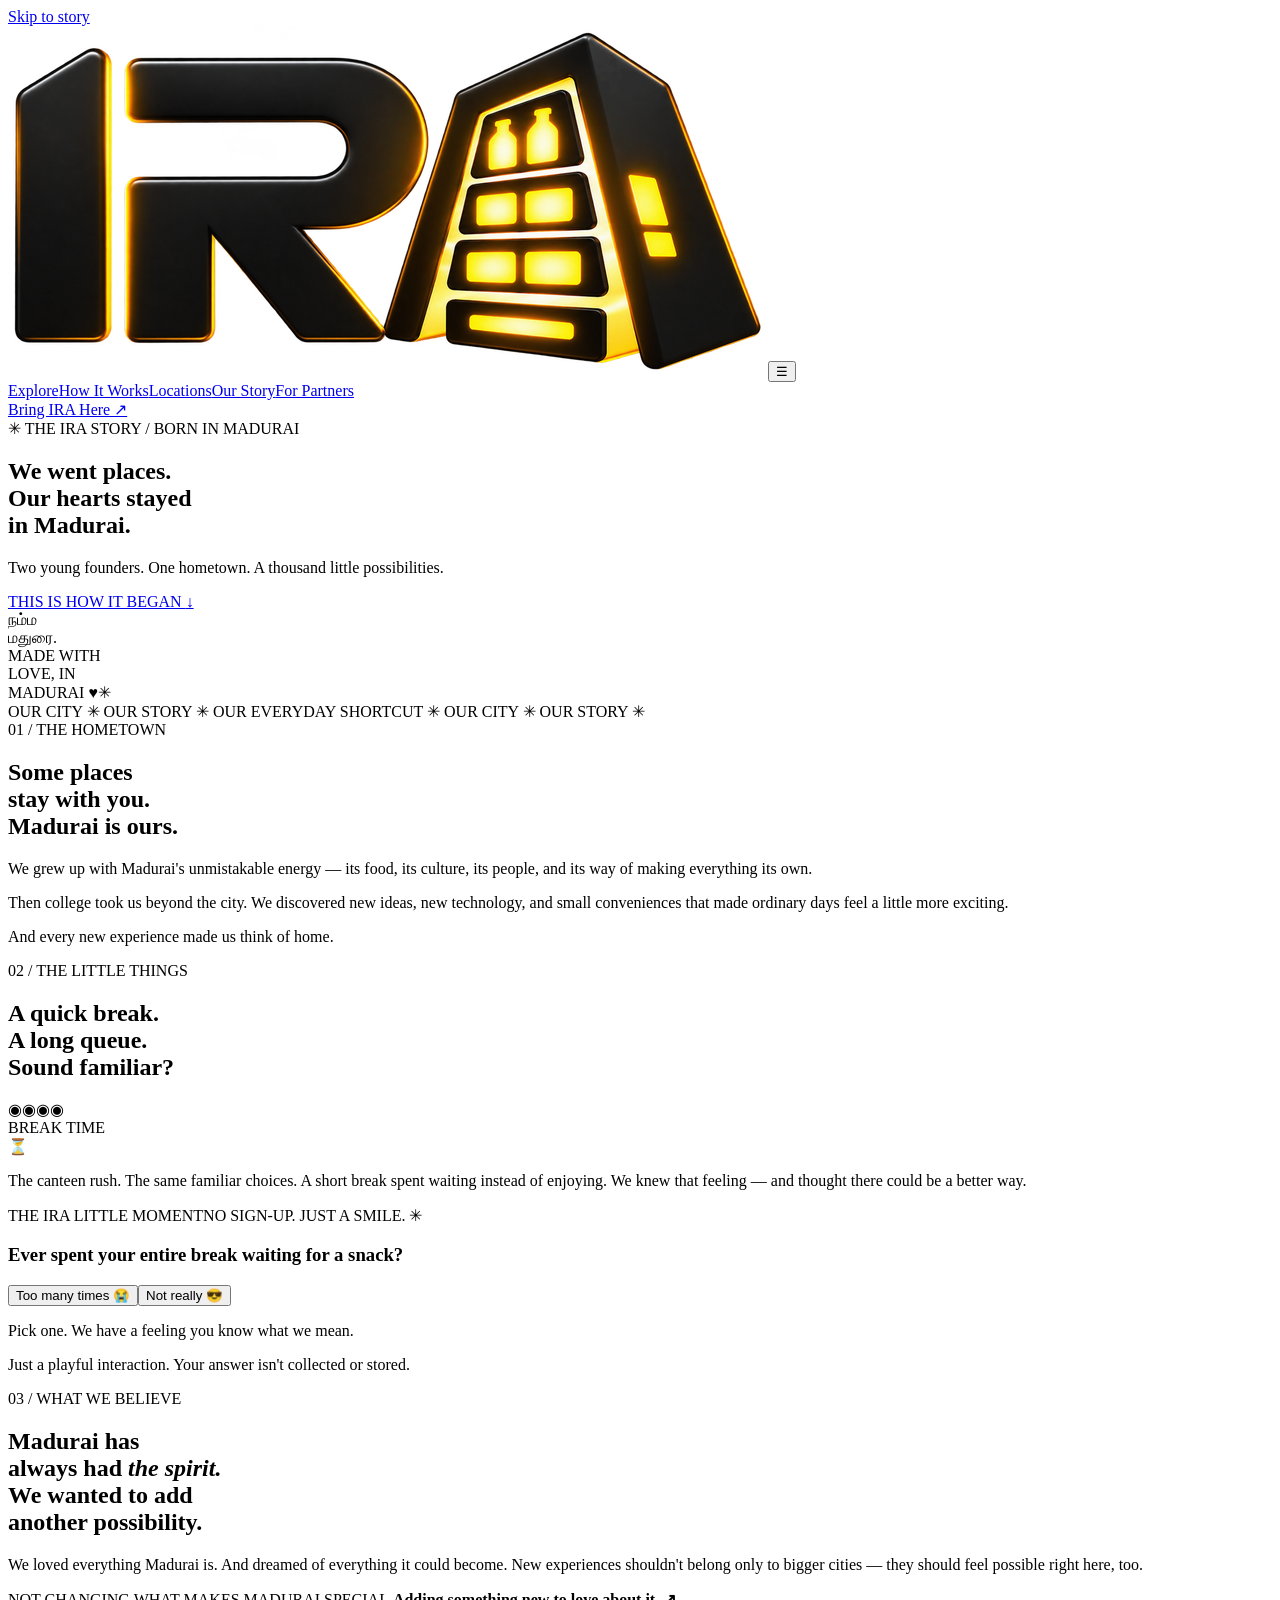
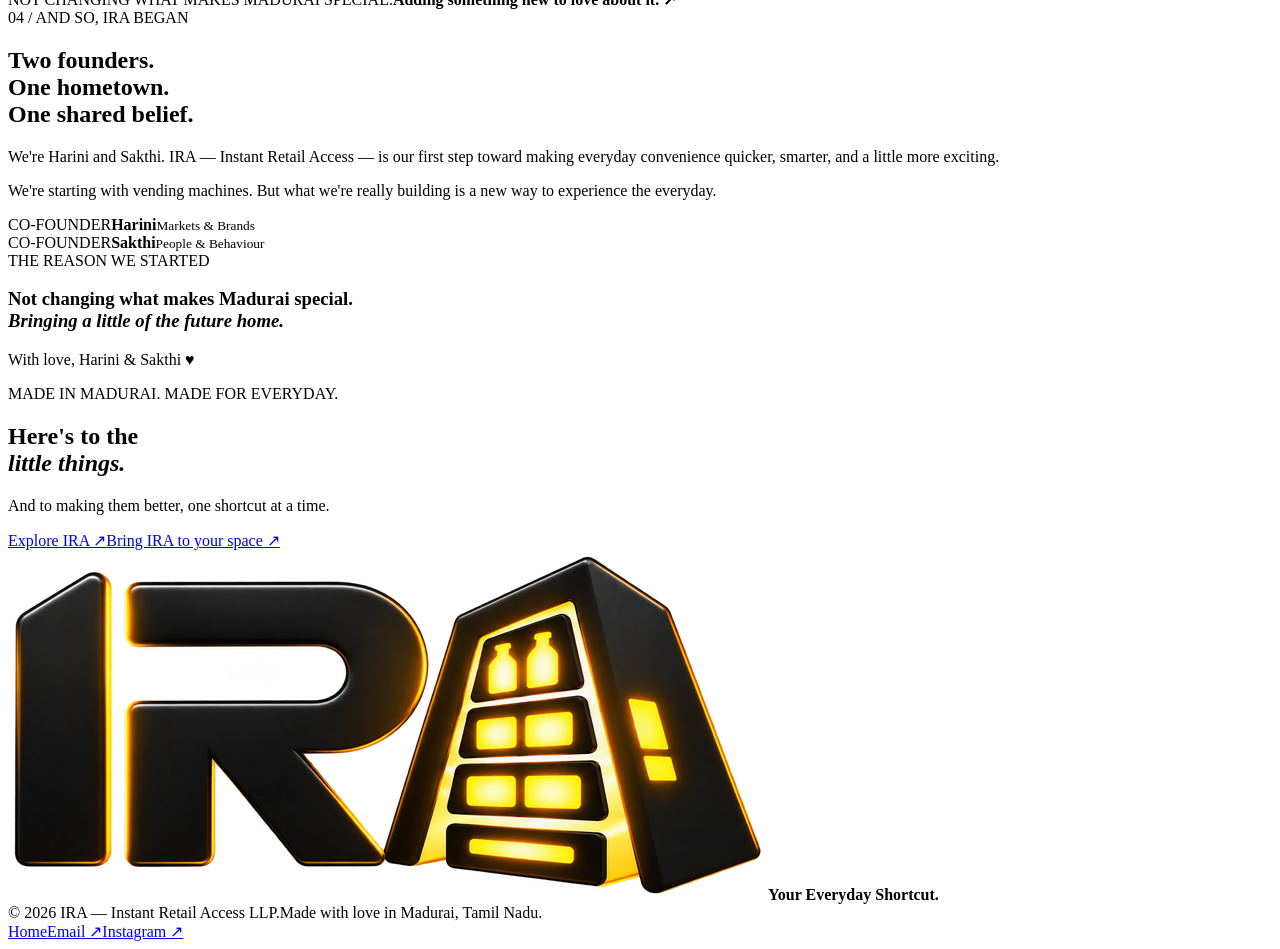
==== about.html @ 0203442b "Add IRA Who We Are page" ====
<!doctype html><html lang="en"><head><meta charset="utf-8"><meta name="viewport" content="width=device-width, initial-scale=1"><meta name="theme-color" content="#121212"><meta name="description" content="Meet Harini and Sakthi, the founders of IRA. Born in Madurai, building everyday convenience for the city they love."><title>Our Story — IRA | Your Everyday Shortcut</title><link rel="icon" href="favicon.ico"><link rel="preconnect" href="https://fonts.googleapis.com"><link rel="preconnect" href="https://fonts.gstatic.com" crossorigin><link href="https://fonts.googleapis.com/css2?family=Inter:wght@400;500;600;700&family=Sora:wght@400;500;600;700;800&display=swap" rel="stylesheet"><link rel="stylesheet" href="about.css"></head><body>
<a class="skip" href="#main">Skip to story</a>
<header class="about-header"><nav class="about-nav" aria-label="Main navigation"><a class="about-brand" href="index.html#home" aria-label="IRA home"><img src="assets/ira-simple-transparent.png" alt="IRA"></a><button class="about-menu" type="button" aria-label="Toggle navigation" aria-controls="aboutNavLinks" aria-expanded="false">☰</button><div class="about-nav-links" id="aboutNavLinks"><a href="index.html#moments">Explore</a><a href="index.html#how">How It Works</a><a href="index.html#locations">Locations</a><a href="about.html" aria-current="page">Our Story</a><a href="partner.html#partner-experience">For Partners</a></div><a class="about-nav-cta" href="partner.html#partner">Bring IRA Here ↗</a></nav></header>
<main id="main">
<section class="about-hero" aria-labelledby="about-hero-title"><div class="about-container about-hero-inner"><div class="about-hero-copy"><div class="about-kicker"><span class="kicker-star">✳</span> THE IRA STORY <span class="kicker-sep">/</span> BORN IN MADURAI</div><h1 id="about-hero-title">We went places.<br><span>Our hearts stayed<br>in Madurai.</span></h1><p>Two young founders. One hometown. A thousand little possibilities.</p><a class="about-scroll-link" href="#homegrown">THIS IS HOW IT BEGAN <span aria-hidden="true">↓</span></a></div><div class="about-hero-art" aria-hidden="true"><div class="hero-orbit orbit-one"></div><div class="hero-orbit orbit-two"></div><div class="hero-art-word">நம்ம<br>மதுரை.</div><span class="hero-art-stamp">MADE WITH<br>LOVE, IN<br>MADURAI ♥</span><span class="hero-art-spark">✳</span></div></div><div class="about-ticker" aria-hidden="true"><div>OUR CITY <span>✳</span> OUR STORY <span>✳</span> OUR EVERYDAY SHORTCUT <span>✳</span> OUR CITY <span>✳</span> OUR STORY <span>✳</span></div></div></section>
<section class="about-chapter about-homegrown" id="homegrown" aria-labelledby="homegrown-title"><div class="about-container about-chapter-grid"><div><div class="about-label">01 / THE HOMETOWN</div><h2 id="homegrown-title">Some places<br>stay with you.<br><span>Madurai is ours.</span></h2></div><div class="about-chapter-body"><p>We grew up with Madurai's unmistakable energy — its food, its culture, its people, and its way of making everything its own.</p><p>Then college took us beyond the city. We discovered new ideas, new technology, and small conveniences that made ordinary days feel a little more exciting.</p><p class="about-emphasis">And every new experience made us think of home.</p></div></div></section>
<section class="about-spark" id="the-spark" aria-labelledby="spark-title"><div class="about-container"><div class="about-label">02 / THE LITTLE THINGS</div><div class="spark-heading"><h2 id="spark-title">A quick break.<br>A long queue.<br><span>Sound familiar?</span></h2><div class="spark-illustration" aria-hidden="true"><div class="queue-doodle"><span>◉</span><span>◉</span><span>◉</span><span>◉</span></div><div class="queue-sign">BREAK TIME<br>⏳</div></div></div><p class="spark-copy">The canteen rush. The same familiar choices. A short break spent waiting instead of enjoying. We knew that feeling — and thought there could be a better way.</p>
<div class="ira-poll" aria-labelledby="poll-question"><div class="poll-top"><span>THE IRA LITTLE MOMENT</span><span>NO SIGN-UP. JUST A SMILE. ✳</span></div><h3 id="poll-question">Ever spent your entire break waiting for a snack?</h3><div class="poll-buttons"><button type="button" data-answer="yes" aria-pressed="false">Too many times 😭</button><button type="button" data-answer="no" aria-pressed="false">Not really 😎</button></div><p class="poll-response" id="pollResponse" aria-live="polite">Pick one. We have a feeling you know what we mean.</p><p class="poll-note">Just a playful interaction. Your answer isn't collected or stored.</p></div></div></section>
<section class="about-belief" id="our-belief" aria-labelledby="belief-title"><div class="about-container belief-inner"><div class="about-label">03 / WHAT WE BELIEVE</div><h2 id="belief-title">Madurai has<br>always had <em>the spirit.</em><br>We wanted to add<br><span>another possibility.</span></h2><p>We loved everything Madurai is. And dreamed of everything it could become. New experiences shouldn't belong only to bigger cities — they should feel possible right here, too.</p><div class="belief-footnote"><span>NOT CHANGING WHAT MAKES MADURAI SPECIAL.</span><strong>Adding something new to love about it. ↗</strong></div></div></section>
<section class="about-beginning" id="the-beginning" aria-labelledby="beginning-title"><div class="about-container"><div class="about-label">04 / AND SO, IRA BEGAN</div><h2 id="beginning-title">Two founders.<br>One hometown.<br><span>One shared belief.</span></h2><div class="beginning-grid"><div><p>We're Harini and Sakthi. IRA — Instant Retail Access — is our first step toward making everyday convenience quicker, smarter, and a little more exciting.</p><p>We're starting with vending machines. But what we're really building is a new way to experience the everyday.</p></div><div class="founder-tiles"><article><span>CO-FOUNDER</span><strong>Harini</strong><small>Markets &amp; Brands</small></article><article><span>CO-FOUNDER</span><strong>Sakthi</strong><small>People &amp; Behaviour</small></article></div></div><div class="about-closer"><span>THE REASON WE STARTED</span><h3>Not changing what makes Madurai special.<br><em>Bringing a little of the future home.</em></h3><p>With love, Harini &amp; Sakthi <span aria-hidden="true">♥</span></p></div></div></section>
<section class="about-end" aria-labelledby="end-title"><div class="about-container end-inner"><span>MADE IN MADURAI. MADE FOR EVERYDAY.</span><h2 id="end-title">Here's to the<br><em>little things.</em></h2><p>And to making them better, one shortcut at a time.</p><div class="end-actions"><a href="index.html#moments">Explore IRA ↗</a><a href="partner.html#partner">Bring IRA to your space ↗</a></div><div class="end-brand"><img src="assets/ira-simple-transparent.png" alt="IRA"><strong>Your Everyday Shortcut.</strong></div></div></section>
</main><footer class="about-footer"><div class="about-container"><div><span>© 2026 IRA — Instant Retail Access LLP.</span><span>Made with love in Madurai, Tamil Nadu.</span></div><div><a href="index.html">Home</a><a href="mailto:connect@iraretreats.com">Email ↗</a><a href="https://www.instagram.com/ira.vend/" target="_blank" rel="noopener">Instagram ↗</a></div></div></footer><script src="about.js" defer></script></body></html>
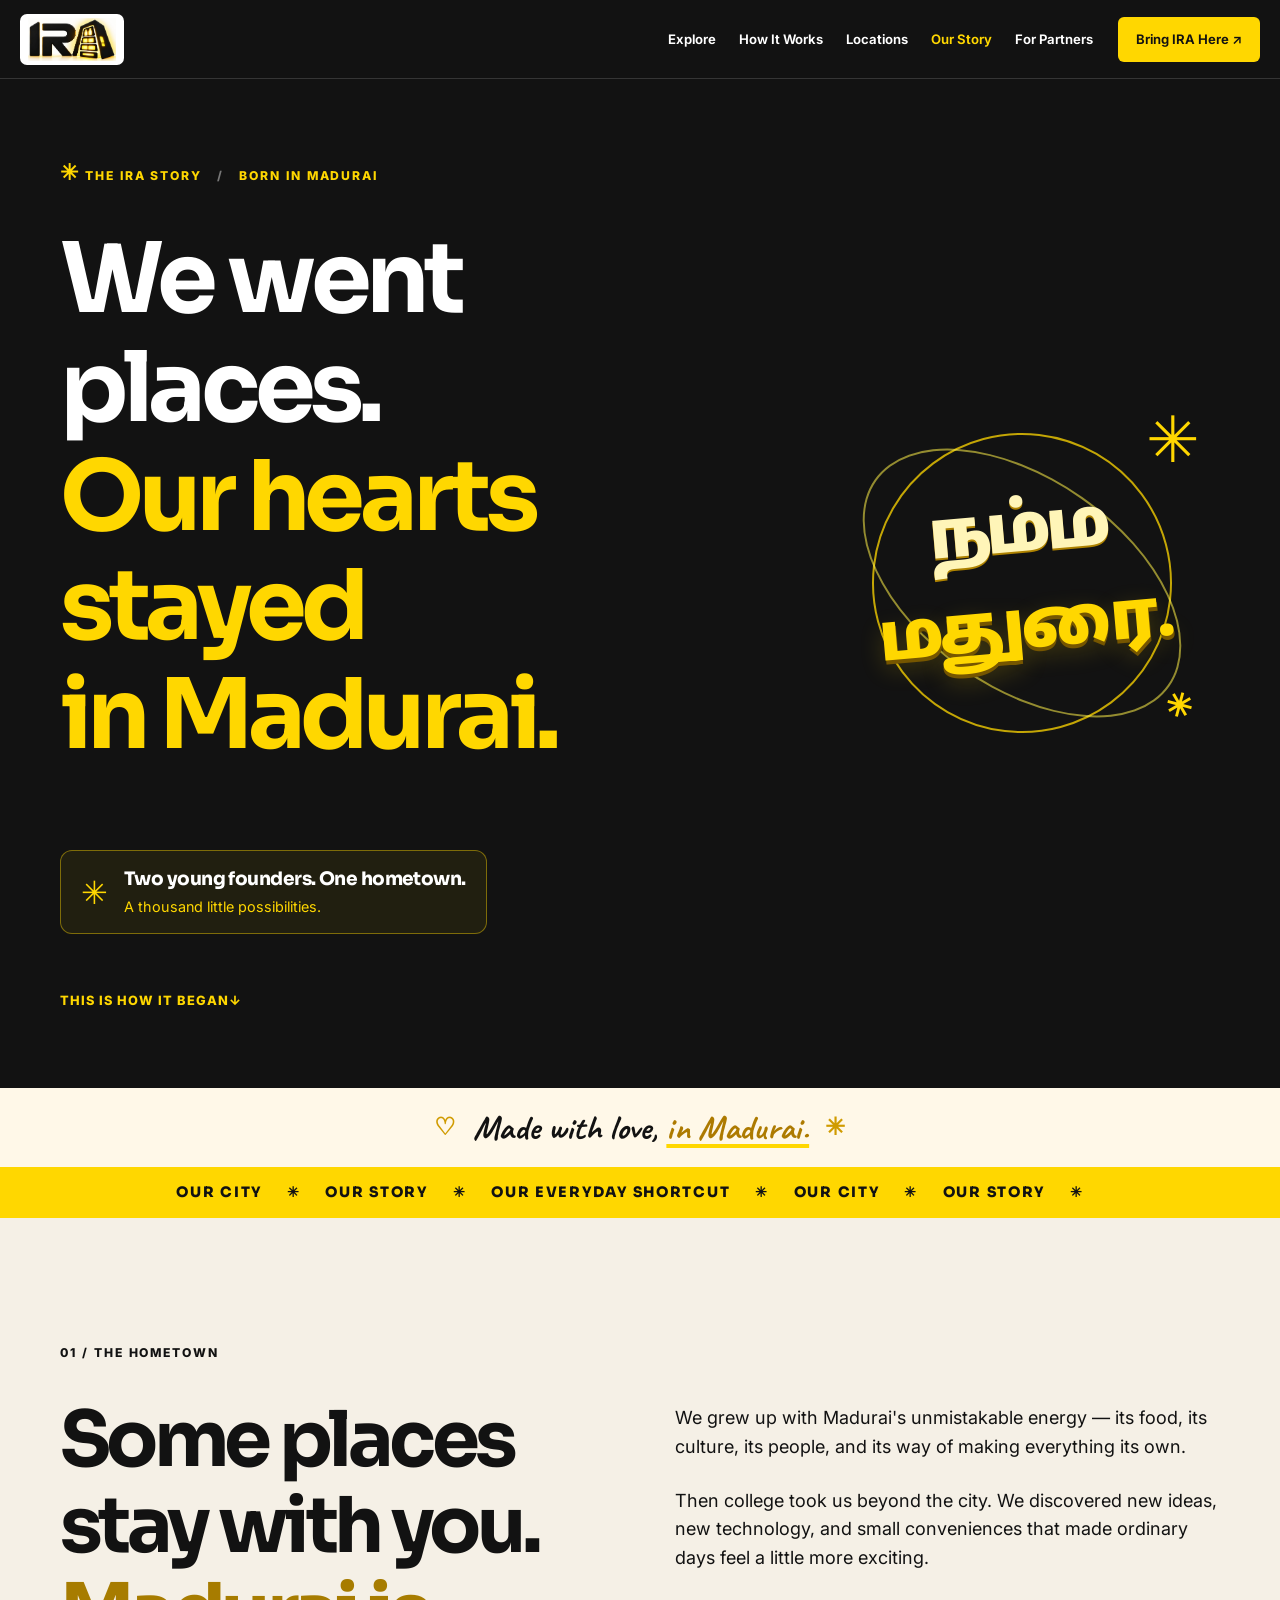
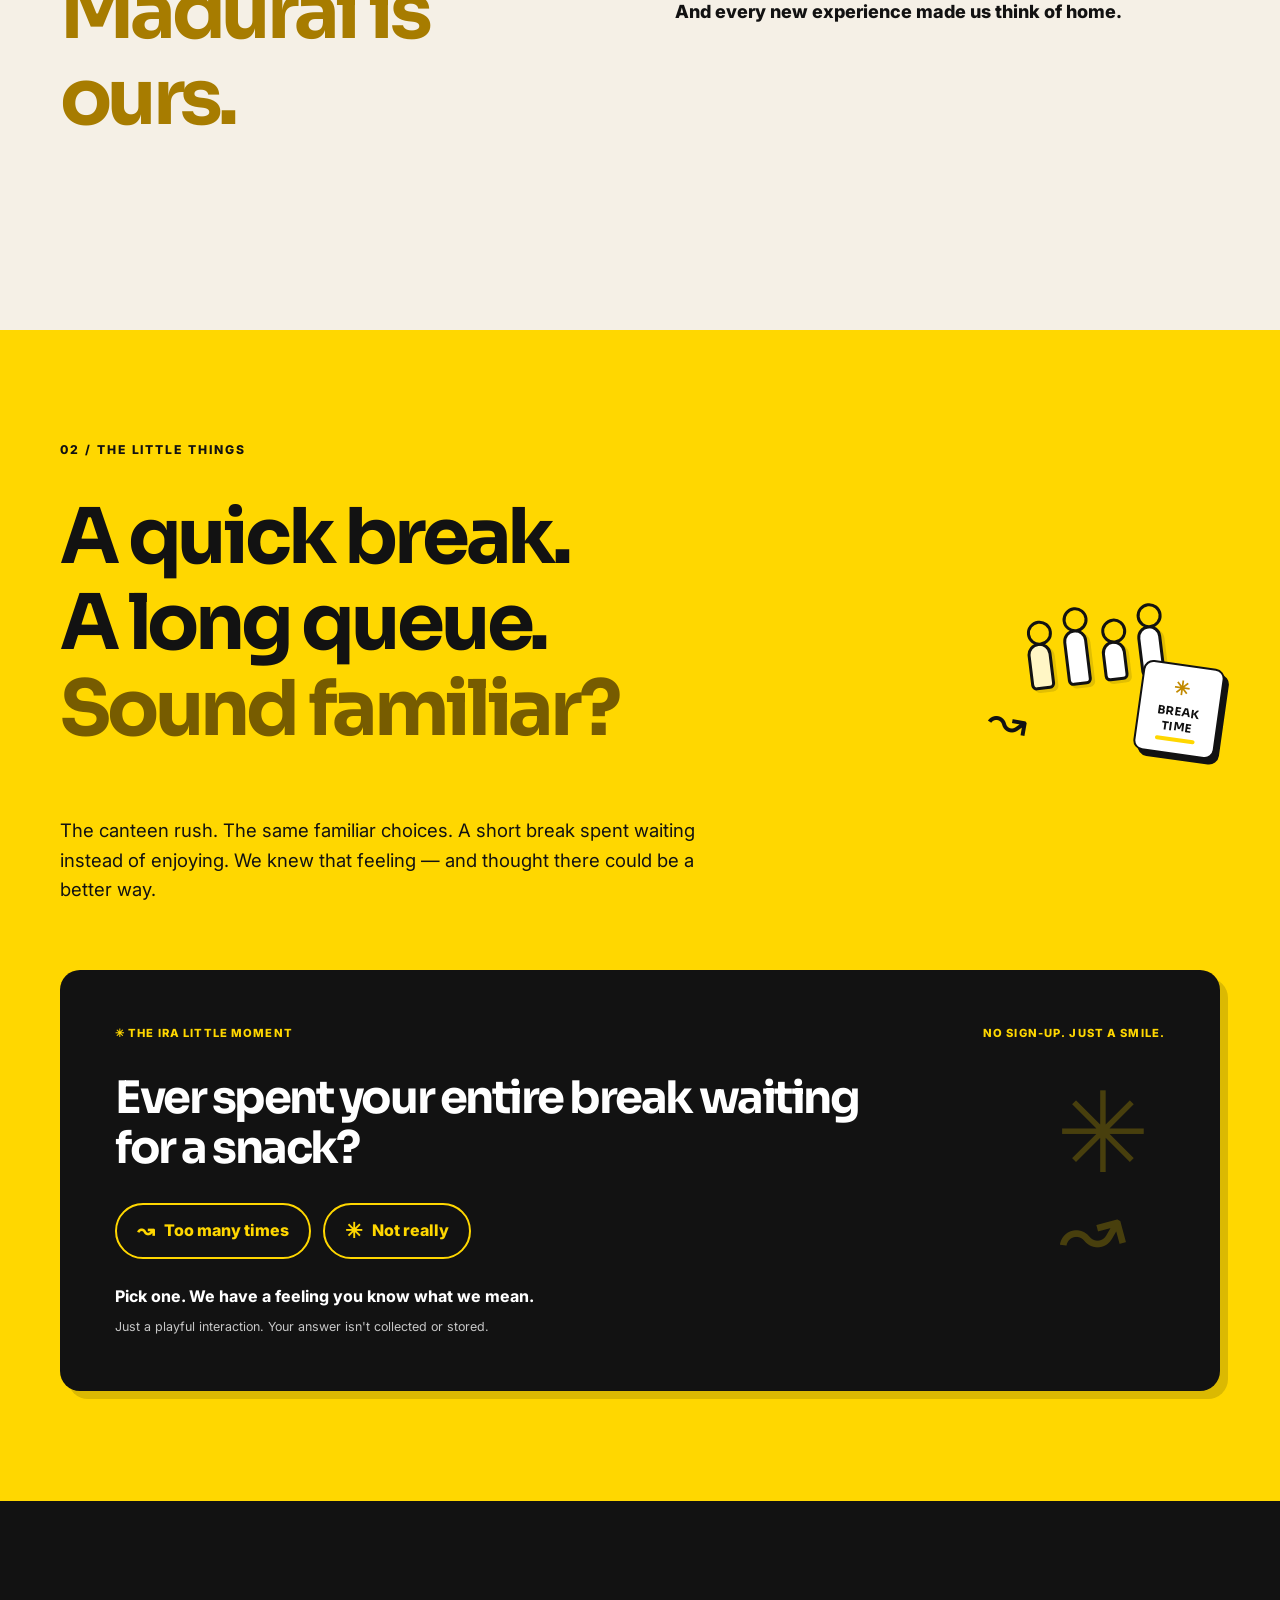
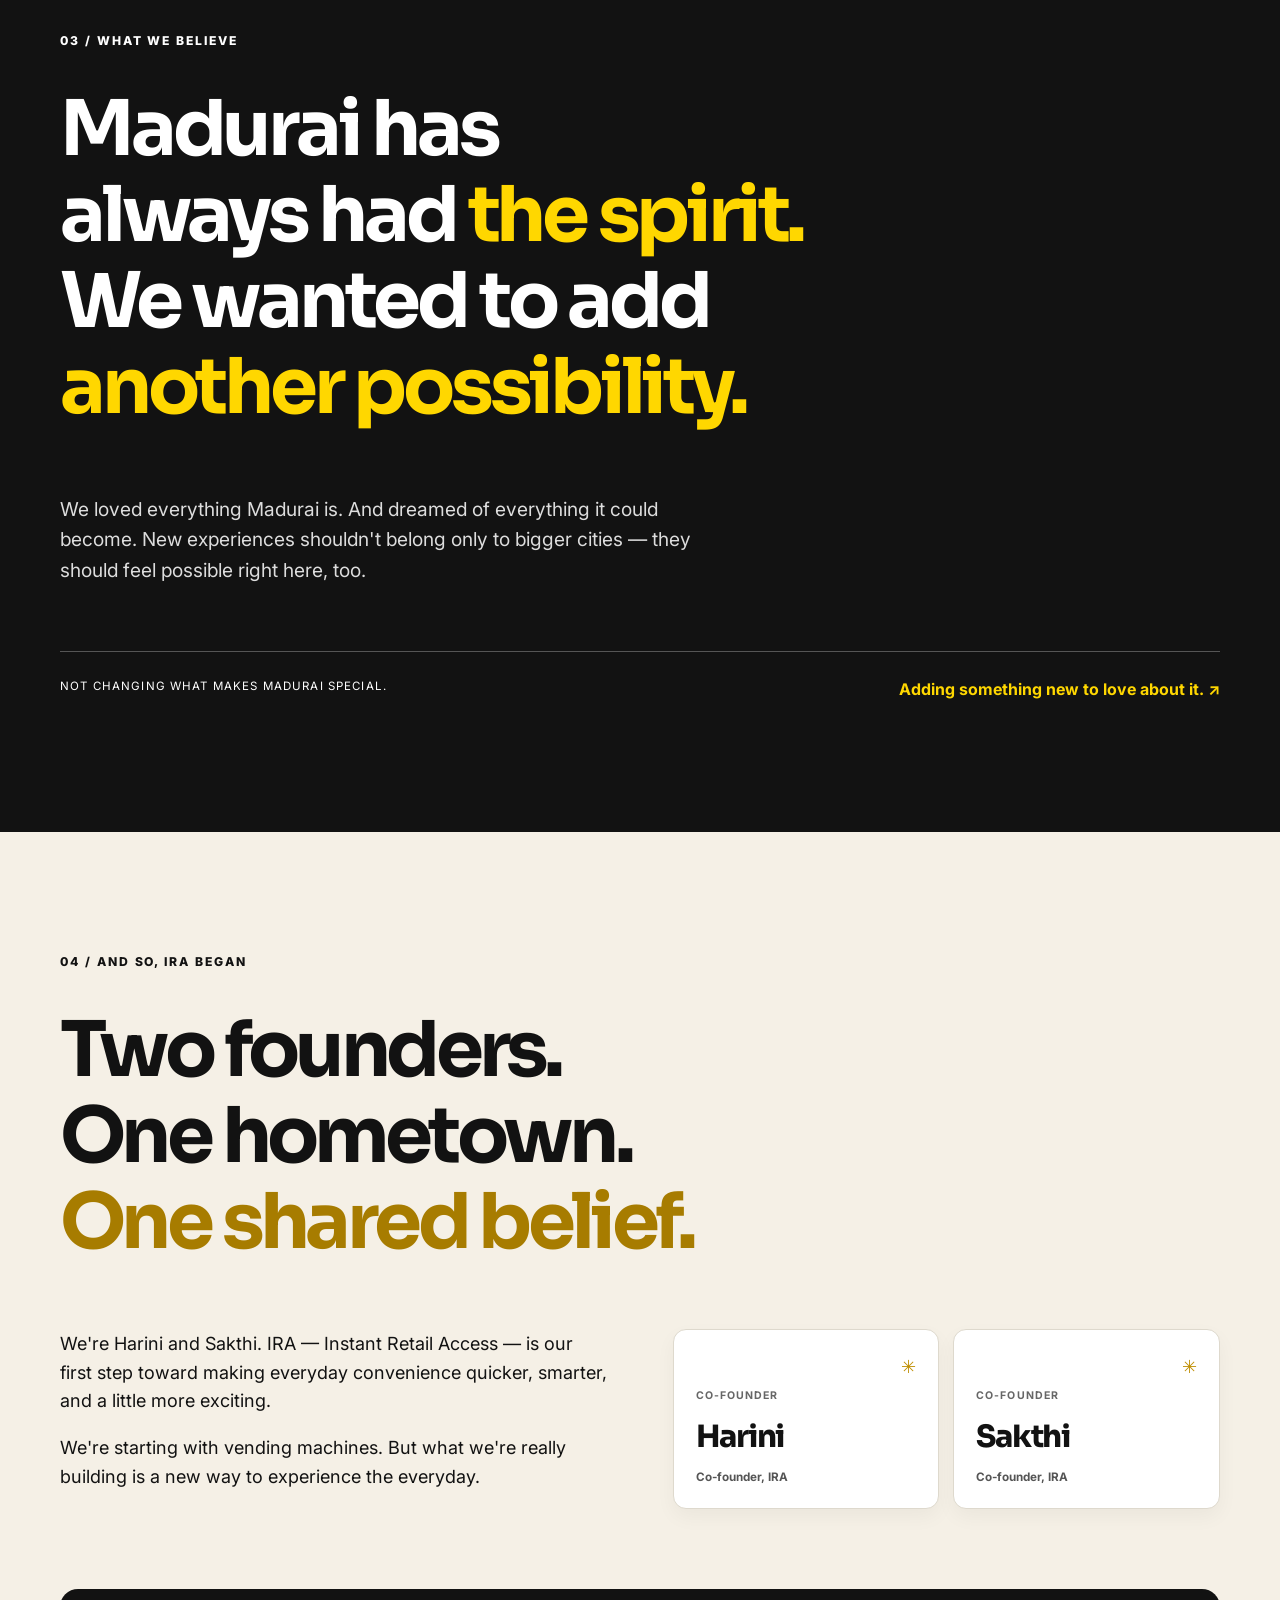
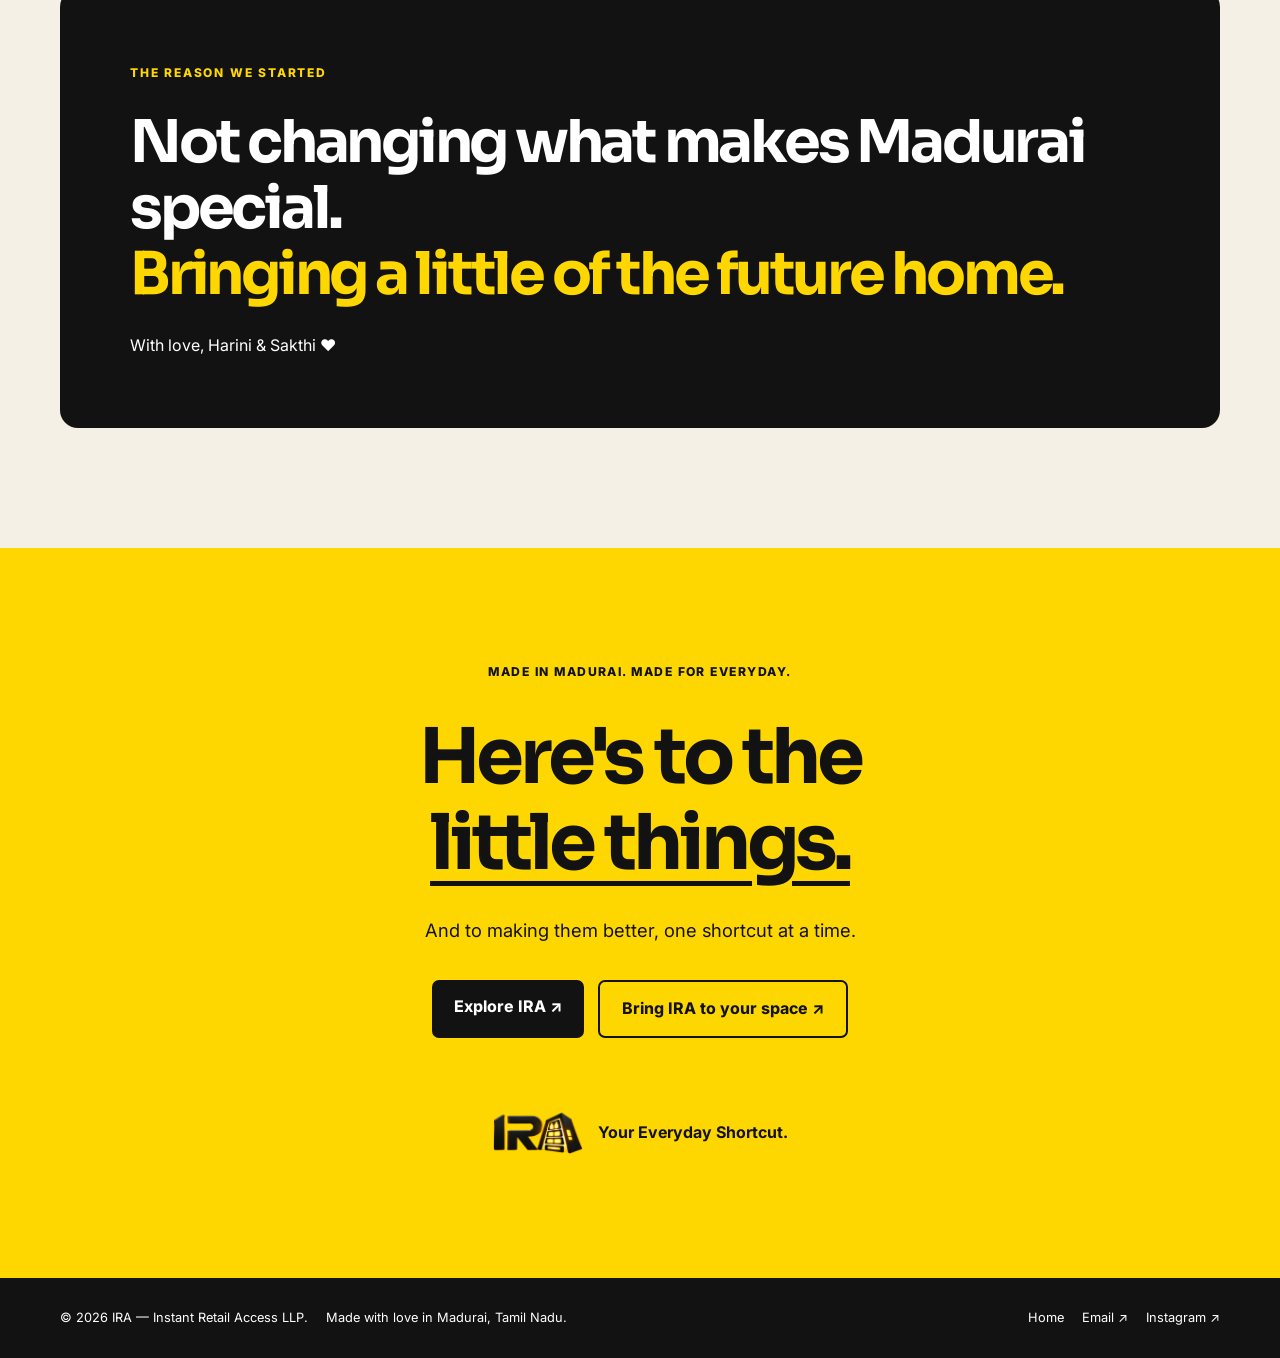
==== commit 1e13a0bc: "Update IRA About page V3 design" ====
--- a/about.html
+++ b/about.html
@@ -1,12 +1,12 @@
-<!doctype html><html lang="en"><head><meta charset="utf-8"><meta name="viewport" content="width=device-width, initial-scale=1"><meta name="theme-color" content="#121212"><meta name="description" content="Meet Harini and Sakthi, the founders of IRA. Born in Madurai, building everyday convenience for the city they love."><title>Our Story — IRA | Your Everyday Shortcut</title><link rel="icon" href="favicon.ico"><link rel="preconnect" href="https://fonts.googleapis.com"><link rel="preconnect" href="https://fonts.gstatic.com" crossorigin><link href="https://fonts.googleapis.com/css2?family=Inter:wght@400;500;600;700&family=Sora:wght@400;500;600;700;800&display=swap" rel="stylesheet"><link rel="stylesheet" href="about.css"></head><body>
+<!doctype html><html lang="en"><head><meta charset="utf-8"><meta name="viewport" content="width=device-width, initial-scale=1"><meta name="theme-color" content="#121212"><meta name="description" content="Meet Harini and Sakthi, the founders of IRA. Born in Madurai, building everyday convenience for the city they love."><title>Our Story — IRA | Your Everyday Shortcut</title><link rel="icon" href="favicon.ico"><link rel="preconnect" href="https://fonts.googleapis.com"><link rel="preconnect" href="https://fonts.gstatic.com" crossorigin><link href="https://fonts.googleapis.com/css2?family=Caveat:wght@600;700&family=Inter:wght@400;500;600;700&family=Noto+Sans+Tamil:wght@700;800;900&family=Sora:wght@400;500;600;700;800&display=swap" rel="stylesheet"><link rel="stylesheet" href="about.css"><link rel="stylesheet" href="about-refinements.css"></head><body>
 <a class="skip" href="#main">Skip to story</a>
-<header class="about-header"><nav class="about-nav" aria-label="Main navigation"><a class="about-brand" href="index.html#home" aria-label="IRA home"><img src="assets/ira-simple-transparent.png" alt="IRA"></a><button class="about-menu" type="button" aria-label="Toggle navigation" aria-controls="aboutNavLinks" aria-expanded="false">☰</button><div class="about-nav-links" id="aboutNavLinks"><a href="index.html#moments">Explore</a><a href="index.html#how">How It Works</a><a href="index.html#locations">Locations</a><a href="about.html" aria-current="page">Our Story</a><a href="partner.html#partner-experience">For Partners</a></div><a class="about-nav-cta" href="partner.html#partner">Bring IRA Here ↗</a></nav></header>
+<header class="about-header"><nav class="about-nav" aria-label="Main navigation"><a class="about-brand" href="index.html#home" aria-label="IRA home"><img src="assets/ira-header-logo.jpg" alt="IRA"></a><button class="about-menu" type="button" aria-label="Toggle navigation" aria-controls="aboutNavLinks" aria-expanded="false">☰</button><div class="about-nav-links" id="aboutNavLinks"><a href="index.html#moments">Explore</a><a href="index.html#how">How It Works</a><a href="index.html#locations">Locations</a><a href="about.html" aria-current="page">Our Story</a><a href="partner.html#partner-experience">For Partners</a></div><a class="about-nav-cta" href="partner.html#partner">Bring IRA Here ↗</a></nav></header>
 <main id="main">
-<section class="about-hero" aria-labelledby="about-hero-title"><div class="about-container about-hero-inner"><div class="about-hero-copy"><div class="about-kicker"><span class="kicker-star">✳</span> THE IRA STORY <span class="kicker-sep">/</span> BORN IN MADURAI</div><h1 id="about-hero-title">We went places.<br><span>Our hearts stayed<br>in Madurai.</span></h1><p>Two young founders. One hometown. A thousand little possibilities.</p><a class="about-scroll-link" href="#homegrown">THIS IS HOW IT BEGAN <span aria-hidden="true">↓</span></a></div><div class="about-hero-art" aria-hidden="true"><div class="hero-orbit orbit-one"></div><div class="hero-orbit orbit-two"></div><div class="hero-art-word">நம்ம<br>மதுரை.</div><span class="hero-art-stamp">MADE WITH<br>LOVE, IN<br>MADURAI ♥</span><span class="hero-art-spark">✳</span></div></div><div class="about-ticker" aria-hidden="true"><div>OUR CITY <span>✳</span> OUR STORY <span>✳</span> OUR EVERYDAY SHORTCUT <span>✳</span> OUR CITY <span>✳</span> OUR STORY <span>✳</span></div></div></section>
+<section class="about-hero" aria-labelledby="about-hero-title"><div class="about-container about-hero-inner"><div class="about-hero-copy"><div class="about-kicker"><span class="kicker-star">✳</span> THE IRA STORY <span class="kicker-sep">/</span> BORN IN MADURAI</div><h1 id="about-hero-title">We went places.<br><span>Our hearts stayed<br>in Madurai.</span></h1><p class="hero-founder-line"><span class="founder-line-icon" aria-hidden="true">✳</span><span><strong>Two young founders. One hometown.</strong><small>A thousand little possibilities.</small></span></p><a class="about-scroll-link" href="#homegrown">THIS IS HOW IT BEGAN <span aria-hidden="true">↓</span></a></div><div class="about-hero-art" aria-hidden="true"><div class="hero-orbit orbit-one"></div><div class="hero-orbit orbit-two"></div><div class="hero-art-word" lang="ta"><span>நம்ம</span><span>மதுரை.</span></div><span class="hero-art-stamp" aria-hidden="true">✳</span><span class="hero-art-spark">✳</span></div></div><div class="made-love-ribbon"><span class="love-doodle" aria-hidden="true">♡</span><span>Made with love, <em>in Madurai.</em></span><span class="love-doodle" aria-hidden="true">✳</span></div><div class="about-ticker" aria-hidden="true"><div>OUR CITY <span>✳</span> OUR STORY <span>✳</span> OUR EVERYDAY SHORTCUT <span>✳</span> OUR CITY <span>✳</span> OUR STORY <span>✳</span></div></div></section>
 <section class="about-chapter about-homegrown" id="homegrown" aria-labelledby="homegrown-title"><div class="about-container about-chapter-grid"><div><div class="about-label">01 / THE HOMETOWN</div><h2 id="homegrown-title">Some places<br>stay with you.<br><span>Madurai is ours.</span></h2></div><div class="about-chapter-body"><p>We grew up with Madurai's unmistakable energy — its food, its culture, its people, and its way of making everything its own.</p><p>Then college took us beyond the city. We discovered new ideas, new technology, and small conveniences that made ordinary days feel a little more exciting.</p><p class="about-emphasis">And every new experience made us think of home.</p></div></div></section>
-<section class="about-spark" id="the-spark" aria-labelledby="spark-title"><div class="about-container"><div class="about-label">02 / THE LITTLE THINGS</div><div class="spark-heading"><h2 id="spark-title">A quick break.<br>A long queue.<br><span>Sound familiar?</span></h2><div class="spark-illustration" aria-hidden="true"><div class="queue-doodle"><span>◉</span><span>◉</span><span>◉</span><span>◉</span></div><div class="queue-sign">BREAK TIME<br>⏳</div></div></div><p class="spark-copy">The canteen rush. The same familiar choices. A short break spent waiting instead of enjoying. We knew that feeling — and thought there could be a better way.</p>
-<div class="ira-poll" aria-labelledby="poll-question"><div class="poll-top"><span>THE IRA LITTLE MOMENT</span><span>NO SIGN-UP. JUST A SMILE. ✳</span></div><h3 id="poll-question">Ever spent your entire break waiting for a snack?</h3><div class="poll-buttons"><button type="button" data-answer="yes" aria-pressed="false">Too many times 😭</button><button type="button" data-answer="no" aria-pressed="false">Not really 😎</button></div><p class="poll-response" id="pollResponse" aria-live="polite">Pick one. We have a feeling you know what we mean.</p><p class="poll-note">Just a playful interaction. Your answer isn't collected or stored.</p></div></div></section>
+<section class="about-spark" id="the-spark" aria-labelledby="spark-title"><div class="about-container"><div class="about-label">02 / THE LITTLE THINGS</div><div class="spark-heading"><h2 id="spark-title">A quick break.<br>A long queue.<br><span>Sound familiar?</span></h2><div class="spark-illustration" aria-hidden="true"><div class="queue-doodle" aria-hidden="true"><span class="queue-person"></span><span class="queue-person"></span><span class="queue-person"></span><span class="queue-person"></span></div><div class="queue-sign"><span class="queue-sign-spark">✳</span><strong>BREAK<br>TIME</strong><span class="queue-sign-line"></span></div><span class="queue-swoosh" aria-hidden="true">↝</span></div></div><p class="spark-copy">The canteen rush. The same familiar choices. A short break spent waiting instead of enjoying. We knew that feeling — and thought there could be a better way.</p>
+<div class="ira-poll" aria-labelledby="poll-question"><div class="poll-top"><span>✳ THE IRA LITTLE MOMENT</span><span>NO SIGN-UP. JUST A SMILE.</span></div><div class="poll-doodle" aria-hidden="true"><span class="poll-star">✳</span><span class="poll-swirl">↝</span></div><h3 id="poll-question">Ever spent your entire break waiting for a snack?</h3><div class="poll-buttons"><button type="button" data-answer="yes" aria-pressed="false"><span class="button-doodle" aria-hidden="true">↝</span> Too many times</button><button type="button" data-answer="no" aria-pressed="false"><span class="button-doodle" aria-hidden="true">✳</span> Not really</button></div><p class="poll-response" id="pollResponse" aria-live="polite">Pick one. We have a feeling you know what we mean.</p><p class="poll-note">Just a playful interaction. Your answer isn't collected or stored.</p></div></div></section>
 <section class="about-belief" id="our-belief" aria-labelledby="belief-title"><div class="about-container belief-inner"><div class="about-label">03 / WHAT WE BELIEVE</div><h2 id="belief-title">Madurai has<br>always had <em>the spirit.</em><br>We wanted to add<br><span>another possibility.</span></h2><p>We loved everything Madurai is. And dreamed of everything it could become. New experiences shouldn't belong only to bigger cities — they should feel possible right here, too.</p><div class="belief-footnote"><span>NOT CHANGING WHAT MAKES MADURAI SPECIAL.</span><strong>Adding something new to love about it. ↗</strong></div></div></section>
-<section class="about-beginning" id="the-beginning" aria-labelledby="beginning-title"><div class="about-container"><div class="about-label">04 / AND SO, IRA BEGAN</div><h2 id="beginning-title">Two founders.<br>One hometown.<br><span>One shared belief.</span></h2><div class="beginning-grid"><div><p>We're Harini and Sakthi. IRA — Instant Retail Access — is our first step toward making everyday convenience quicker, smarter, and a little more exciting.</p><p>We're starting with vending machines. But what we're really building is a new way to experience the everyday.</p></div><div class="founder-tiles"><article><span>CO-FOUNDER</span><strong>Harini</strong><small>Markets &amp; Brands</small></article><article><span>CO-FOUNDER</span><strong>Sakthi</strong><small>People &amp; Behaviour</small></article></div></div><div class="about-closer"><span>THE REASON WE STARTED</span><h3>Not changing what makes Madurai special.<br><em>Bringing a little of the future home.</em></h3><p>With love, Harini &amp; Sakthi <span aria-hidden="true">♥</span></p></div></div></section>
+<section class="about-beginning" id="the-beginning" aria-labelledby="beginning-title"><div class="about-container"><div class="about-label">04 / AND SO, IRA BEGAN</div><h2 id="beginning-title">Two founders.<br>One hometown.<br><span>One shared belief.</span></h2><div class="beginning-grid"><div><p>We're Harini and Sakthi. IRA — Instant Retail Access — is our first step toward making everyday convenience quicker, smarter, and a little more exciting.</p><p>We're starting with vending machines. But what we're really building is a new way to experience the everyday.</p></div><div class="founder-tiles"><article><span>CO-FOUNDER</span><strong>Harini</strong><small>Co-founder, IRA</small></article><article><span>CO-FOUNDER</span><strong>Sakthi</strong><small>Co-founder, IRA</small></article></div></div><div class="about-closer"><span>THE REASON WE STARTED</span><h3>Not changing what makes Madurai special.<br><em>Bringing a little of the future home.</em></h3><p>With love, Harini &amp; Sakthi <span aria-hidden="true">♥</span></p></div></div></section>
 <section class="about-end" aria-labelledby="end-title"><div class="about-container end-inner"><span>MADE IN MADURAI. MADE FOR EVERYDAY.</span><h2 id="end-title">Here's to the<br><em>little things.</em></h2><p>And to making them better, one shortcut at a time.</p><div class="end-actions"><a href="index.html#moments">Explore IRA ↗</a><a href="partner.html#partner">Bring IRA to your space ↗</a></div><div class="end-brand"><img src="assets/ira-simple-transparent.png" alt="IRA"><strong>Your Everyday Shortcut.</strong></div></div></section>
-</main><footer class="about-footer"><div class="about-container"><div><span>© 2026 IRA — Instant Retail Access LLP.</span><span>Made with love in Madurai, Tamil Nadu.</span></div><div><a href="index.html">Home</a><a href="mailto:connect@iraretreats.com">Email ↗</a><a href="https://www.instagram.com/ira.vend/" target="_blank" rel="noopener">Instagram ↗</a></div></div></footer><script src="about.js" defer></script></body></html>+</main><footer class="about-footer"><div class="about-container"><div><span>© 2026 IRA — Instant Retail Access LLP.</span><span>Made with love in Madurai, Tamil Nadu.</span></div><div><a href="index.html">Home</a><a href="mailto:connect@iraretreats.com">Email ↗</a><a href="https://www.instagram.com/ira.vend/" target="_blank" rel="noopener">Instagram ↗</a></div></div></footer><script src="about.js" defer></script></body></html>
--- a/about.css
+++ b/about.css
@@ -0,0 +1 @@
+:root{--gold:#ffd700;--black:#121212;--cream:#f5f0e6;--ink:#191919}*{box-sizing:border-box}html{scroll-behavior:smooth}body{margin:0;background:var(--cream);color:var(--ink);font-family:Inter,Arial,sans-serif;line-height:1.6}a{color:inherit}button{font:inherit;cursor:pointer}h1,h2,h3,p{margin-top:0}h1,h2,h3{font-family:Sora,Inter,sans-serif;line-height:1.12;letter-spacing:-.055em}h1{font-size:clamp(3rem,7.6vw,7.7rem)}h2{font-size:clamp(2.5rem,6vw,6rem)}.skip{position:absolute;left:-9999px;top:0;background:var(--gold);padding:12px;z-index:30}.skip:focus{left:10px}.about-container{width:min(1160px,calc(100% - 48px));margin:auto}.about-header{position:sticky;top:0;z-index:20;background:rgba(18,18,18,.97);color:white;border-bottom:1px solid #353535}.about-nav{width:min(1260px,calc(100% - 40px));margin:auto;min-height:82px;display:flex;align-items:center;gap:25px}.about-brand img{width:100px;max-height:65px;object-fit:contain}.about-nav-links{display:flex;align-items:center;gap:23px;margin-left:auto}.about-nav-links a,.about-nav-cta{text-decoration:none;font-weight:650;font-size:.82rem}.about-nav-links a:hover,.about-nav-links a[aria-current]{color:var(--gold)}.about-nav-cta{background:var(--gold);color:var(--black);padding:12px 18px;border-radius:6px}.about-menu{display:none;background:none;color:white;border:1px solid #777;padding:7px 12px;border-radius:6px}.about-hero{background:var(--black);color:#fff;overflow:hidden}.about-hero-inner{min-height:650px;display:grid;grid-template-columns:1.3fr .7fr;gap:30px;align-items:center;padding-top:75px;padding-bottom:75px}.about-kicker,.about-label{font-size:.76rem;font-weight:800;letter-spacing:.16em;text-transform:uppercase}.about-kicker{color:var(--gold);margin-bottom:35px}.kicker-star{font-size:1.4rem}.kicker-sep{padding:0 10px;color:#777}.about-hero h1 span{color:var(--gold)}.about-hero-copy>p{font-size:clamp(1rem,1.7vw,1.35rem);color:#ddd;max-width:540px}.about-scroll-link{display:inline-flex;margin-top:35px;color:var(--gold);font-size:.8rem;font-weight:800;letter-spacing:.08em;text-decoration:none}.about-hero-art{position:relative;min-height:390px;display:flex;align-items:center;justify-content:center}.hero-art-word{position:relative;z-index:2;font-family:Sora,sans-serif;font-weight:800;line-height:1.15;font-size:clamp(3rem,5vw,5rem);text-align:center;color:var(--black);text-shadow:2px 2px 0 var(--gold)}.hero-orbit{position:absolute;width:300px;height:300px;border-radius:50%;border:2px solid var(--gold);transform:rotate(-15deg)}.orbit-two{width:360px;height:210px;transform:rotate(35deg);border-color:#997e00}.hero-art-stamp{position:absolute;bottom:12px;right:0;border:2px solid var(--gold);border-radius:50%;padding:25px;text-align:center;color:var(--gold);font-size:.7rem;font-weight:800;transform:rotate(12deg)}.hero-art-spark{position:absolute;top:0;right:20px;font-size:4rem;color:var(--gold)}.about-ticker{background:var(--gold);color:var(--black);padding:14px 0;white-space:nowrap;overflow:hidden;font-family:Sora,sans-serif;font-size:.9rem;font-weight:800;letter-spacing:.12em}.about-ticker div{text-align:center}.about-ticker span{margin:0 20px}.about-chapter{padding:125px 0}.about-chapter-grid{display:grid;grid-template-columns:1fr 1fr;gap:70px}.about-label{margin-bottom:35px}.about-homegrown h2 span{color:#a17700}.about-chapter-body{padding-top:60px;font-size:1.13rem}.about-chapter-body p{margin-bottom:25px}.about-emphasis{font-weight:800}.about-spark{background:#ffd700;padding:110px 0}.spark-heading{display:flex;justify-content:space-between;gap:25px;align-items:center}.spark-heading h2 span{color:#775c00}.spark-illustration{position:relative;min-width:230px;min-height:200px;display:grid;place-items:center}.queue-doodle{display:flex;gap:9px;font-size:3rem;transform:rotate(-12deg)}.queue-doodle span:nth-child(2){color:#6d5600}.queue-sign{position:absolute;right:0;bottom:0;transform:rotate(9deg);background:var(--black);color:var(--gold);padding:14px;text-align:center;font-size:.8rem;font-weight:800}.spark-copy{font-size:1.16rem;max-width:670px}.ira-poll{background:var(--black);color:white;padding:clamp(24px,5vw,55px);border-radius:22px;margin-top:65px;box-shadow:10px 10px 0 rgba(18,18,18,.15)}.poll-top{display:flex;justify-content:space-between;gap:12px;color:var(--gold);font-size:.7rem;letter-spacing:.1em;font-weight:800}.ira-poll h3{font-size:clamp(1.7rem,3.5vw,3.5rem);max-width:760px;margin:30px 0}.poll-buttons{display:flex;gap:12px;flex-wrap:wrap}.poll-buttons button{background:transparent;border:2px solid var(--gold);color:var(--gold);border-radius:999px;padding:13px 20px;font-weight:800}.poll-buttons button:hover,.poll-buttons button[aria-pressed=true]{background:var(--gold);color:var(--black)}.poll-response{font-weight:750;margin:25px 0 7px}.poll-note{color:#bbb;font-size:.78rem;margin:0}.about-belief{background:var(--black);color:white;padding:130px 0}.belief-inner h2{max-width:1040px}.belief-inner h2 em{font-style:normal;color:var(--gold)}.belief-inner h2 span{color:var(--gold)}.belief-inner>p{max-width:650px;color:#ddd;font-size:1.2rem}.belief-footnote{margin-top:65px;padding-top:25px;border-top:1px solid #555;display:flex;justify-content:space-between;gap:25px;flex-wrap:wrap}.belief-footnote span{font-size:.72rem;letter-spacing:.1em}.belief-footnote strong{color:var(--gold)}.about-beginning{background:var(--cream);padding:120px 0}.about-beginning h2 span{color:#ae8100}.beginning-grid{display:grid;grid-template-columns:1fr 1fr;gap:65px;margin:50px 0 80px}.beginning-grid>div:first-child{font-size:1.13rem}.founder-tiles{display:grid;grid-template-columns:1fr 1fr;gap:12px}.founder-tiles article{background:var(--gold);border:2px solid var(--black);border-radius:15px;min-height:180px;padding:22px;display:flex;flex-direction:column;justify-content:space-between}.founder-tiles article:nth-child(2){background:var(--black);color:var(--gold)}.founder-tiles span,.founder-tiles small{font-size:.7rem;font-weight:700;letter-spacing:.06em}.founder-tiles strong{font-family:Sora,sans-serif;font-size:clamp(1.5rem,2.6vw,2.5rem)}.about-closer{background:var(--black);color:white;padding:clamp(25px,6vw,70px);border-radius:18px}.about-closer>span{font-size:.75rem;letter-spacing:.15em;color:var(--gold);font-weight:800}.about-closer h3{font-size:clamp(2rem,4.6vw,4.6rem);margin:25px 0}.about-closer em{font-style:normal;color:var(--gold)}.about-closer p{margin:0}.about-end{background:var(--gold);padding:110px 0;text-align:center}.end-inner>span{font-size:.76rem;font-weight:800;letter-spacing:.12em}.about-end h2{margin:30px 0}.about-end h2 em{font-style:normal;text-decoration:underline;text-decoration-thickness:5px;text-underline-offset:12px}.about-end p{font-size:1.15rem}.end-actions{display:flex;justify-content:center;gap:14px;flex-wrap:wrap;margin:35px 0 60px}.end-actions a{background:var(--black);color:white;text-decoration:none;padding:14px 22px;border-radius:7px;font-weight:750}.end-actions a:nth-child(2){background:transparent;border:2px solid var(--black);color:var(--black)}.end-brand{display:flex;justify-content:center;align-items:center;gap:15px}.end-brand img{width:90px;height:70px;object-fit:contain}.about-footer{background:var(--black);color:white;padding:30px 0;font-size:.8rem}.about-footer>.about-container,.about-footer .about-container>div{display:flex;justify-content:space-between;gap:18px;flex-wrap:wrap}.about-footer a{text-decoration:none}.about-footer a:hover{color:var(--gold)}a:focus-visible,button:focus-visible{outline:3px solid #ff7f00;outline-offset:4px}@media(max-width:900px){.about-nav{min-height:70px}.about-menu{display:block;margin-left:auto}.about-nav-cta{display:none}.about-nav-links{display:none;position:absolute;top:70px;left:0;right:0;background:var(--black);padding:22px 25px;flex-direction:column;align-items:flex-start;border-top:1px solid #444}.about-nav-links.open{display:flex}.about-hero-inner{grid-template-columns:1fr;min-height:auto}.about-hero-art{min-height:270px}.hero-orbit{width:240px;height:240px}.orbit-two{width:280px;height:170px}.about-chapter-grid,.beginning-grid{grid-template-columns:1fr;gap:20px}.about-chapter-body{padding-top:0}.spark-heading{align-items:flex-start}.spark-illustration{min-width:130px}.queue-doodle{font-size:1.6rem}.queue-sign{font-size:.6rem}.about-chapter,.about-spark,.about-belief,.about-beginning,.about-end{padding:80px 0}}@media(max-width:600px){.about-container{width:min(100% - 34px,1160px)}.about-nav{width:calc(100% - 30px)}.about-brand img{width:75px}.about-hero-inner{padding-top:60px;padding-bottom:35px}.about-hero-art{min-height:220px}.hero-art-word{font-size:3rem}.hero-art-stamp{padding:12px;font-size:.55rem}.about-ticker{font-size:.67rem}.about-ticker span{margin:0 7px}.spark-heading{display:block}.spark-illustration{min-height:100px;max-width:180px;margin:10px 0 20px}.poll-top{flex-direction:column}.poll-buttons{flex-direction:column}.poll-buttons button{width:100%}.founder-tiles{grid-template-columns:1fr 1fr}.founder-tiles article{min-height:150px;padding:15px}.belief-footnote{display:block}.belief-footnote strong{display:block;margin-top:15px}.end-brand{flex-direction:column}.about-footer>.about-container{flex-direction:column}}@media(prefers-reduced-motion:reduce){html{scroll-behavior:auto}*{animation:none!important;transition:none!important}}
--- a/about-refinements.css
+++ b/about-refinements.css
@@ -0,0 +1,14 @@
+/* IRA About refinement — consistent brand system, mobile-first overrides */
+:root{--gold:#FFD700;--black:#121212;--cream:#F5F0E6;--ink:#121212}
+.about-header{background:#121212}.about-nav{min-height:78px}.about-brand{display:inline-flex;align-items:center;flex-shrink:0;padding:4px;background:#fff;border-radius:7px;overflow:hidden}.about-brand img{display:block;width:96px;height:43px;max-height:none;object-fit:contain;object-position:center}
+.about-hero-art{isolation:isolate}.hero-art-word{display:flex;flex-direction:column;align-items:center;gap:.1em;line-height:1.35;font-family:'Noto Sans Tamil',Inter,sans-serif;font-weight:900;font-size:clamp(2.8rem,5.2vw,5.6rem);letter-spacing:-.06em;color:#FFD700;text-shadow:0 4px 0 #765600,0 8px 25px rgba(255,215,0,.22);transform:rotate(-5deg)}.hero-art-word span:first-child{color:#fff5b8;text-shadow:0 2px 0 #ae8200}.hero-art-word span:last-child{color:#FFD700}.hero-orbit{border-color:rgba(255,215,0,.75)}.orbit-two{border-color:rgba(255,240,74,.55)}.hero-art-stamp{right:7%;bottom:12%;font-size:2rem;color:#FFD700;border:0;padding:0;transform:rotate(15deg)}
+.hero-founder-line{display:flex;align-items:center;gap:16px;padding:15px 20px;border:1px solid rgba(255,215,0,.42);border-radius:12px;background:rgba(255,215,0,.065);width:fit-content;max-width:100%!important}.hero-founder-line strong,.hero-founder-line small{display:block}.hero-founder-line strong{font-family:Sora,Inter,sans-serif;font-size:clamp(.94rem,1.45vw,1.2rem);line-height:1.4;color:#fff;font-weight:750;letter-spacing:-.03em}.hero-founder-line small{font-family:Inter,sans-serif;font-size:.9rem;color:#FFD700;margin-top:3px}.founder-line-icon{font-size:2rem;color:#FFD700}
+.made-love-ribbon{background:#fff8e8;color:#121212;display:flex;align-items:center;justify-content:center;gap:16px;padding:12px 18px;font-family:'Caveat',cursive;font-size:clamp(1.5rem,2.8vw,2.15rem);font-weight:700;letter-spacing:.01em;transform:none}.made-love-ribbon em{font-style:normal;color:#ad7a00;text-decoration:underline;text-decoration-color:#FFD700;text-decoration-thickness:4px;text-underline-offset:5px}.love-doodle{font-family:Sora,sans-serif;font-size:1.5rem;color:#d09b00}
+.about-chapter h2,.about-beginning h2{letter-spacing:-.06em}.about-homegrown{background:#F5F0E6}.about-homegrown h2 span,.about-beginning h2 span{color:#A77C00}.about-chapter-body{font-family:Inter,Arial,sans-serif}
+.spark-illustration{min-width:250px;min-height:200px}.queue-doodle{display:flex;align-items:flex-end;gap:13px;transform:rotate(-7deg)}.queue-person{position:relative;display:block;width:24px;height:47px;border:3px solid #121212;border-radius:15px 15px 7px 7px;background:#fff6c5;box-shadow:3px 3px 0 rgba(18,18,18,.12)}.queue-person:before{content:'';position:absolute;width:19px;height:19px;border:3px solid #121212;border-radius:50%;background:#FFD700;left:-1px;top:-25px}.queue-person:nth-child(2){height:56px;background:#fff}.queue-person:nth-child(3){height:40px;background:#fff}.queue-person:nth-child(4){height:51px;background:#fff}.queue-sign{right:0;bottom:0;display:flex;flex-direction:column;align-items:center;gap:3px;transform:rotate(8deg);border:2px solid #121212;border-radius:10px;background:#fff;padding:11px 18px;box-shadow:5px 5px 0 #121212;color:#121212;font-family:Sora,sans-serif;font-size:.72rem;line-height:1.3;letter-spacing:.02em}.queue-sign-spark{color:#c28a00;font-size:1.2rem}.queue-sign-line{height:4px;width:40px;background:#FFD700;border-radius:5px}.queue-swoosh{position:absolute;left:18px;bottom:-5px;font-size:3rem;transform:rotate(10deg);color:#121212}
+.ira-poll{position:relative;overflow:hidden;border-radius:20px;box-shadow:8px 8px 0 rgba(18,18,18,.15)}.ira-poll>*:not(.poll-doodle){position:relative;z-index:1}.poll-doodle{position:absolute;right:6%;top:25%;color:rgba(255,215,0,.23);display:flex;flex-direction:column;line-height:1}.poll-star{font-size:7rem}.poll-swirl{font-size:5rem;transform:rotate(-15deg)}.poll-buttons button{display:inline-flex;align-items:center;justify-content:center;gap:9px;min-height:47px;transition:transform .2s,background .2s,color .2s}.poll-buttons button:hover{transform:translateY(-2px)}.button-doodle{font-size:1.3rem;line-height:1}.poll-response{color:#fff}.poll-note{color:#c7c7c7}
+.founder-tiles{gap:14px}.founder-tiles article,.founder-tiles article:nth-child(2){background:#fff;color:#121212;border:1px solid #ded9cd;border-radius:13px;min-height:165px;box-shadow:0 8px 20px rgba(18,18,18,.045);padding:22px}.founder-tiles article:before{content:'✳';color:#bf8e00;font-size:1.15rem;align-self:flex-end}.founder-tiles article span{font-size:.66rem;letter-spacing:.1em;color:#666}.founder-tiles article strong{font-family:Sora,Inter,sans-serif;font-weight:750;font-size:clamp(1.35rem,2.4vw,2.1rem);color:#121212;letter-spacing:-.04em}.founder-tiles article small{font-size:.73rem;color:#555;letter-spacing:0}.about-closer{border-radius:18px}
+@media(max-width:900px){.about-nav{min-height:70px}.about-brand img{width:79px;height:37px}.about-hero-art{min-height:300px}.hero-art-word{font-size:clamp(3rem,8vw,5rem)}.poll-doodle{opacity:.5}.founder-tiles article{min-height:155px}}
+@media(max-width:600px){html,body{max-width:100%;overflow-x:clip}.about-nav{min-height:66px}.about-brand img{width:70px;height:34px}.about-hero-inner{padding-top:52px}.about-hero h1{font-size:clamp(2.55rem,11vw,4.5rem);overflow-wrap:break-word}.about-hero-art{min-height:240px}.hero-art-word{font-size:clamp(2.7rem,10vw,3.7rem)}.hero-art-stamp{right:0;bottom:10%;font-size:1.6rem}.hero-founder-line{padding:12px 13px;gap:10px}.hero-founder-line strong{font-size:.85rem}.hero-founder-line small{font-size:.76rem}.founder-line-icon{font-size:1.45rem}.made-love-ribbon{gap:8px;padding:13px 10px;font-size:1.45rem}.love-doodle{font-size:1rem}.about-chapter,.about-spark,.about-belief,.about-beginning,.about-end{padding:72px 0}.about-chapter h2,.about-beginning h2,.about-belief h2,.spark-heading h2{font-size:clamp(2.35rem,9vw,4.3rem)}.spark-illustration{min-height:150px;min-width:200px;max-width:230px;margin:24px auto}.ira-poll{margin-top:40px;padding:24px 18px}.ira-poll h3{font-size:clamp(1.6rem,7vw,2.4rem)}.poll-doodle{opacity:.18;right:3%;top:34%}.poll-top{font-size:.6rem}.founder-tiles{grid-template-columns:1fr 1fr;gap:9px}.founder-tiles article{min-height:145px;padding:13px}.founder-tiles article strong{font-size:1.3rem}.founder-tiles article span,.founder-tiles article small{font-size:.59rem}.about-nav-links{max-height:calc(100dvh - 70px);overflow-y:auto}}
+@media(max-width:360px){.founder-tiles{grid-template-columns:1fr}.founder-tiles article{min-height:125px}.hero-art-word{font-size:2.4rem}}
+@media(prefers-reduced-motion:reduce){.poll-buttons button{transition:none}}
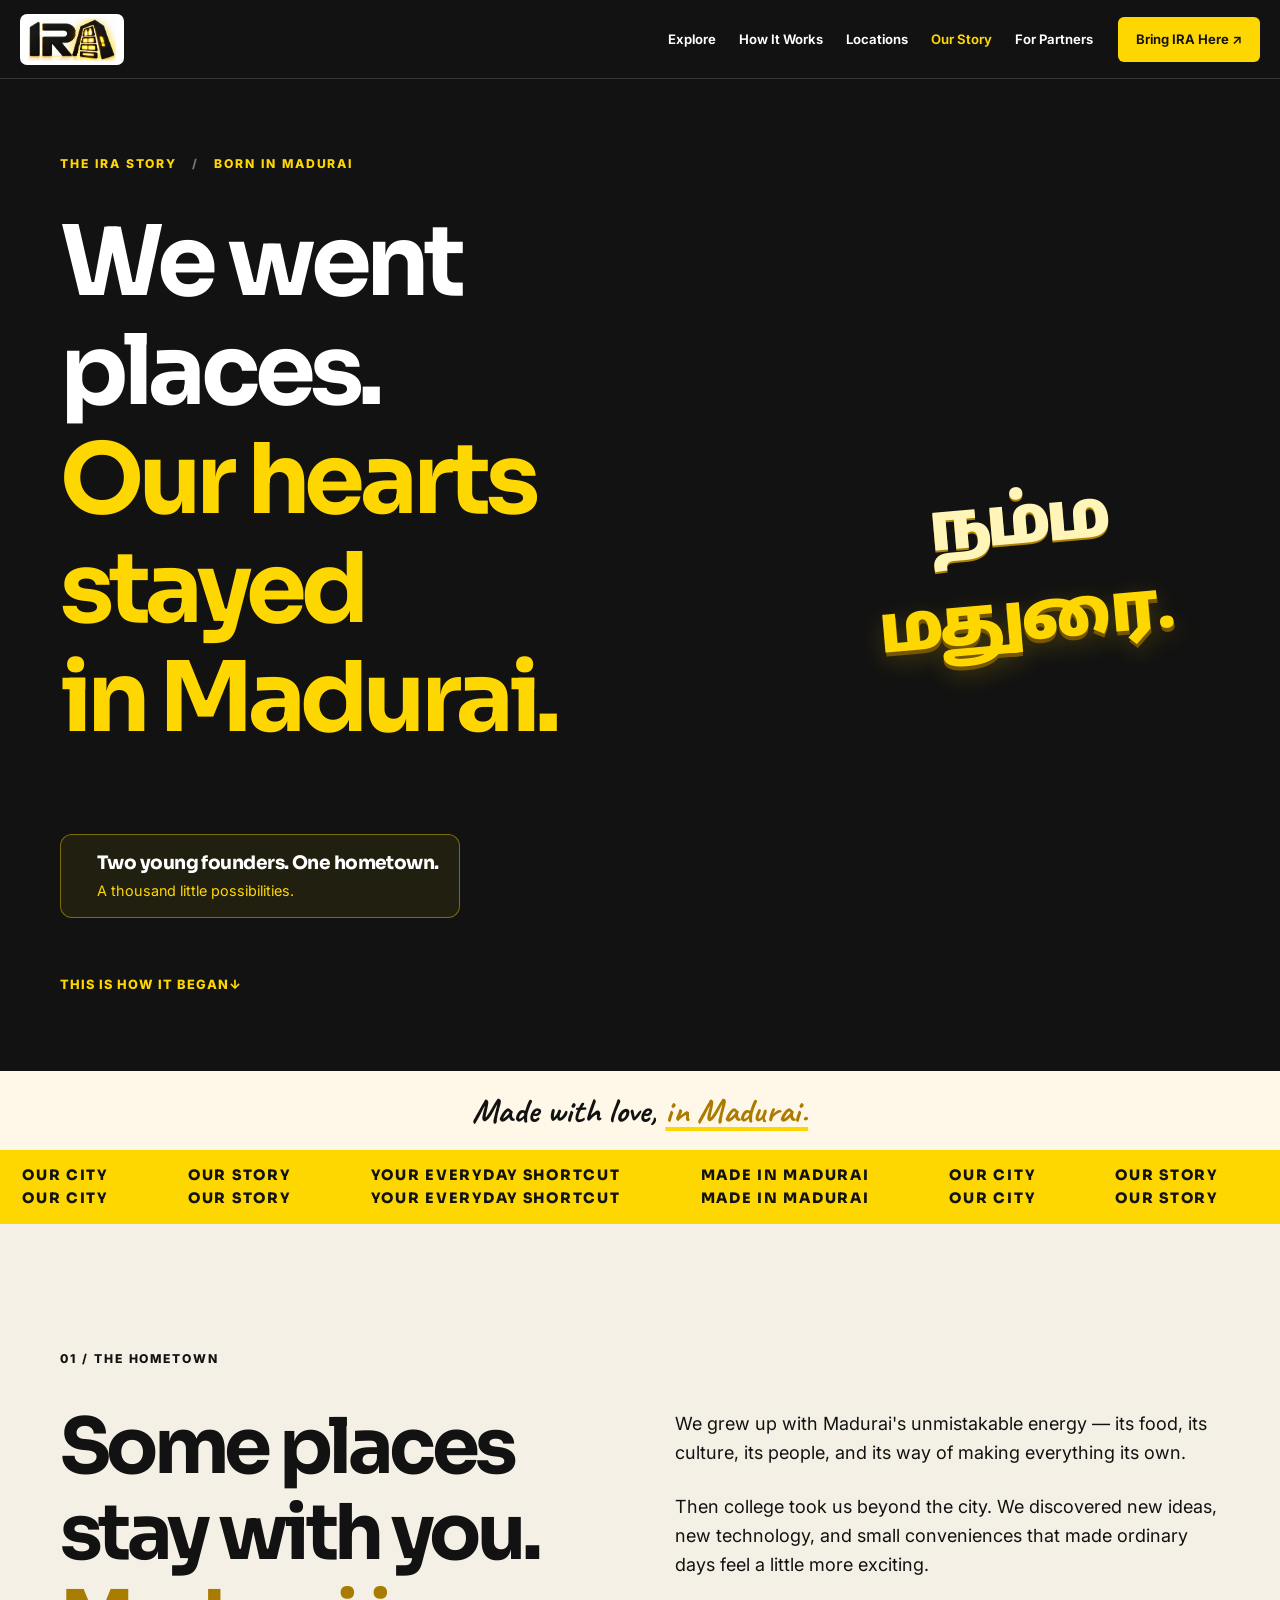
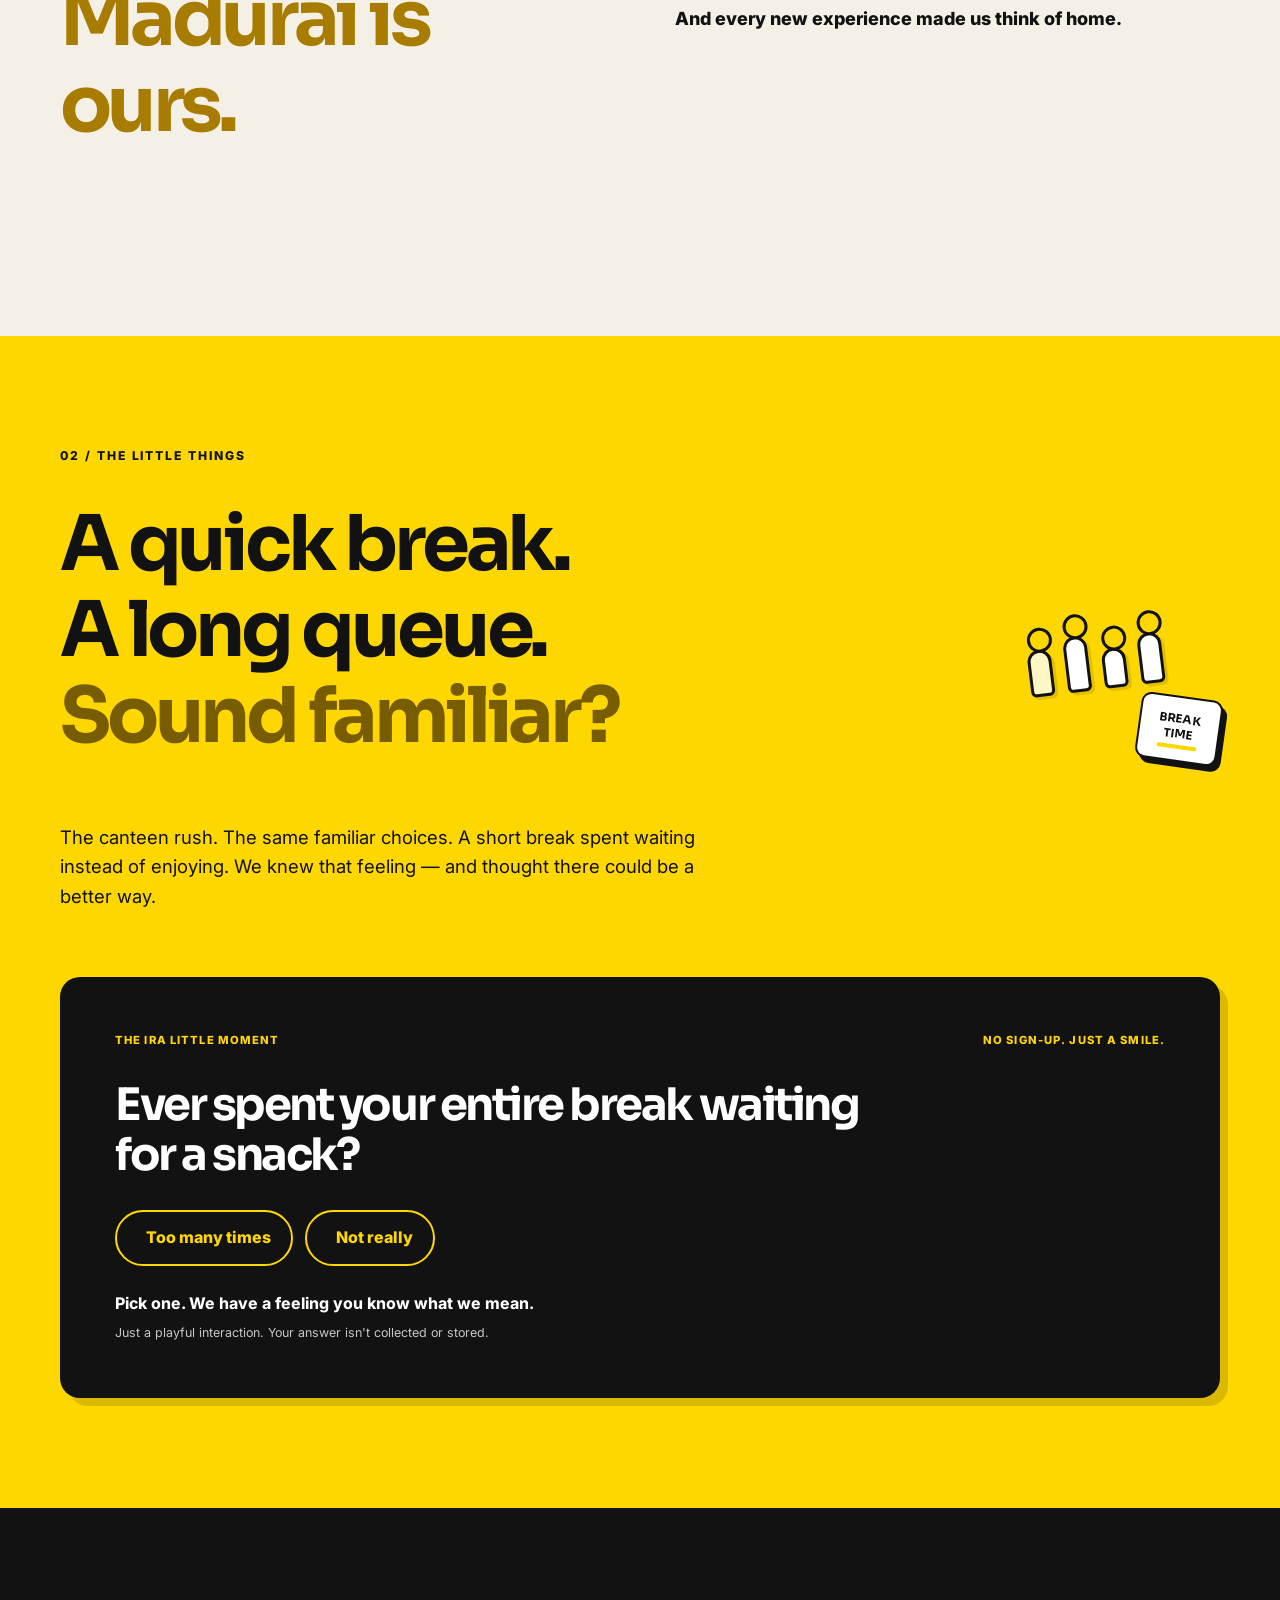
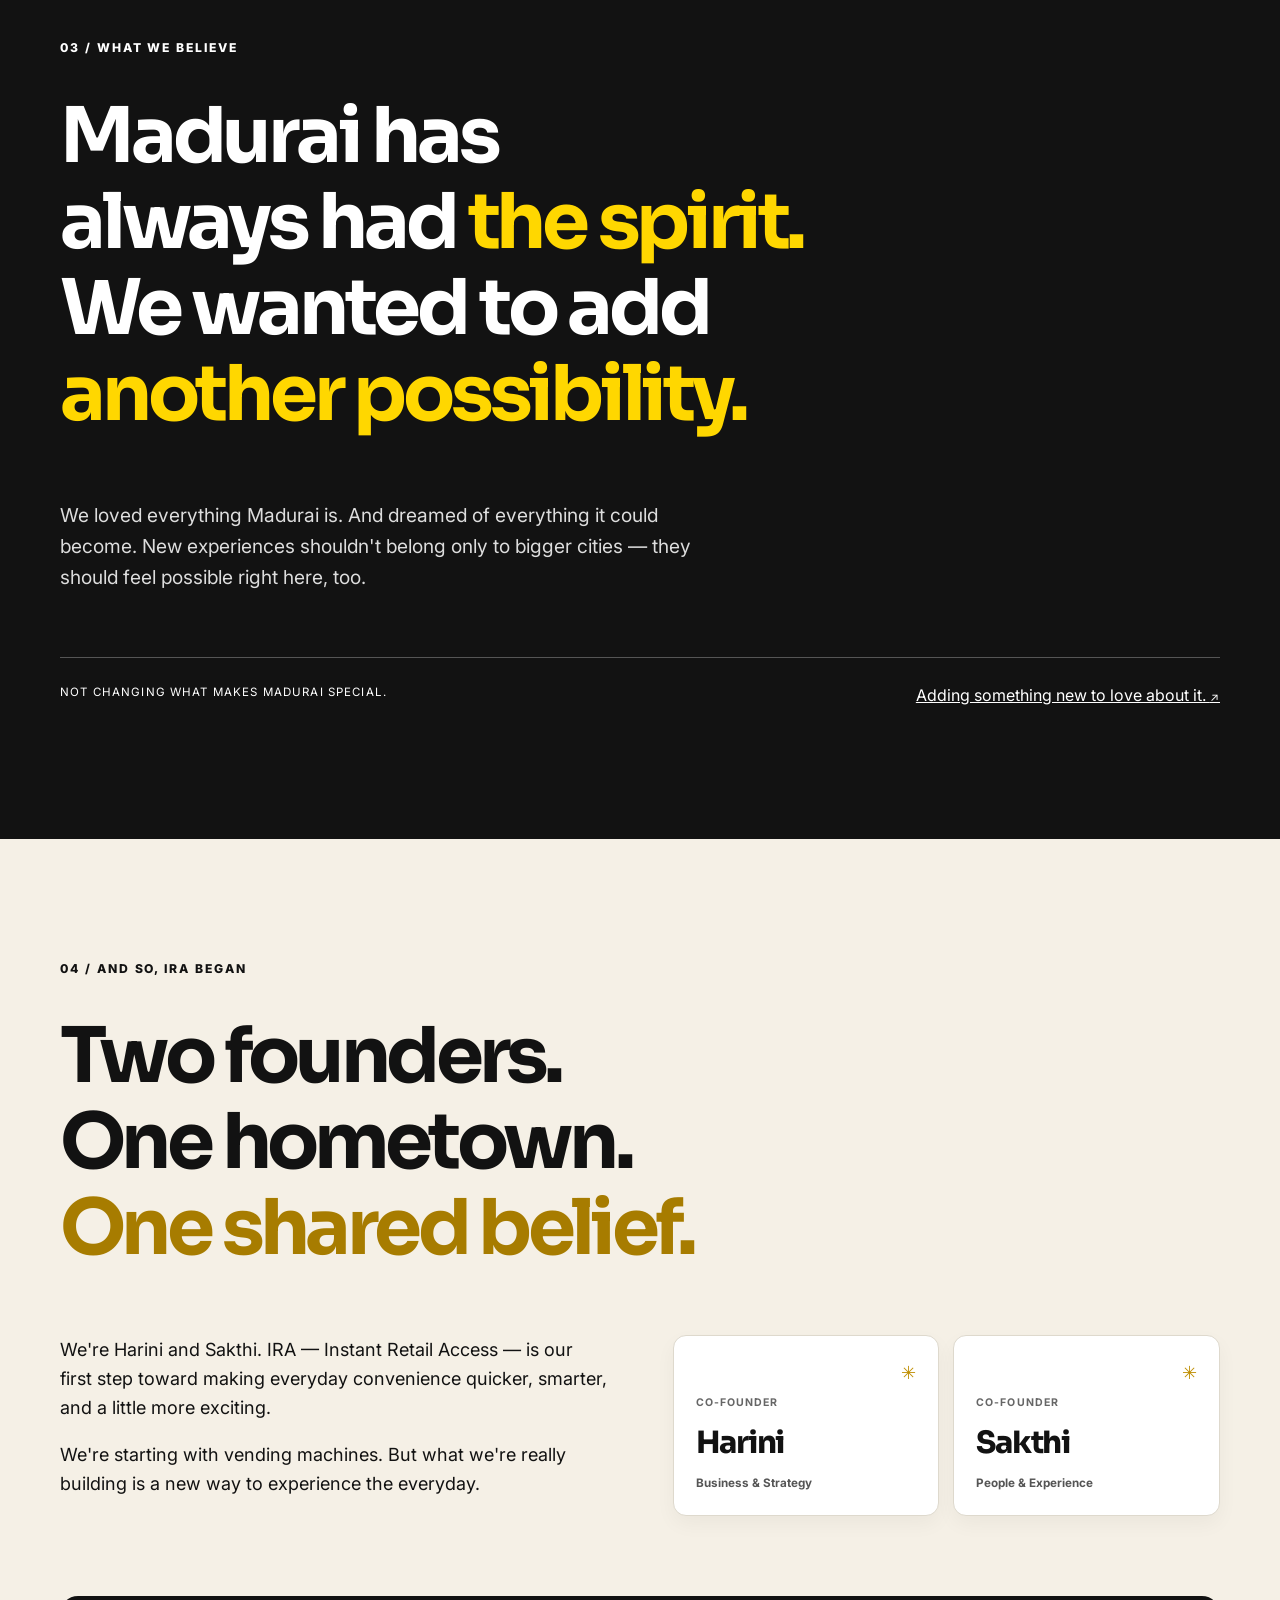
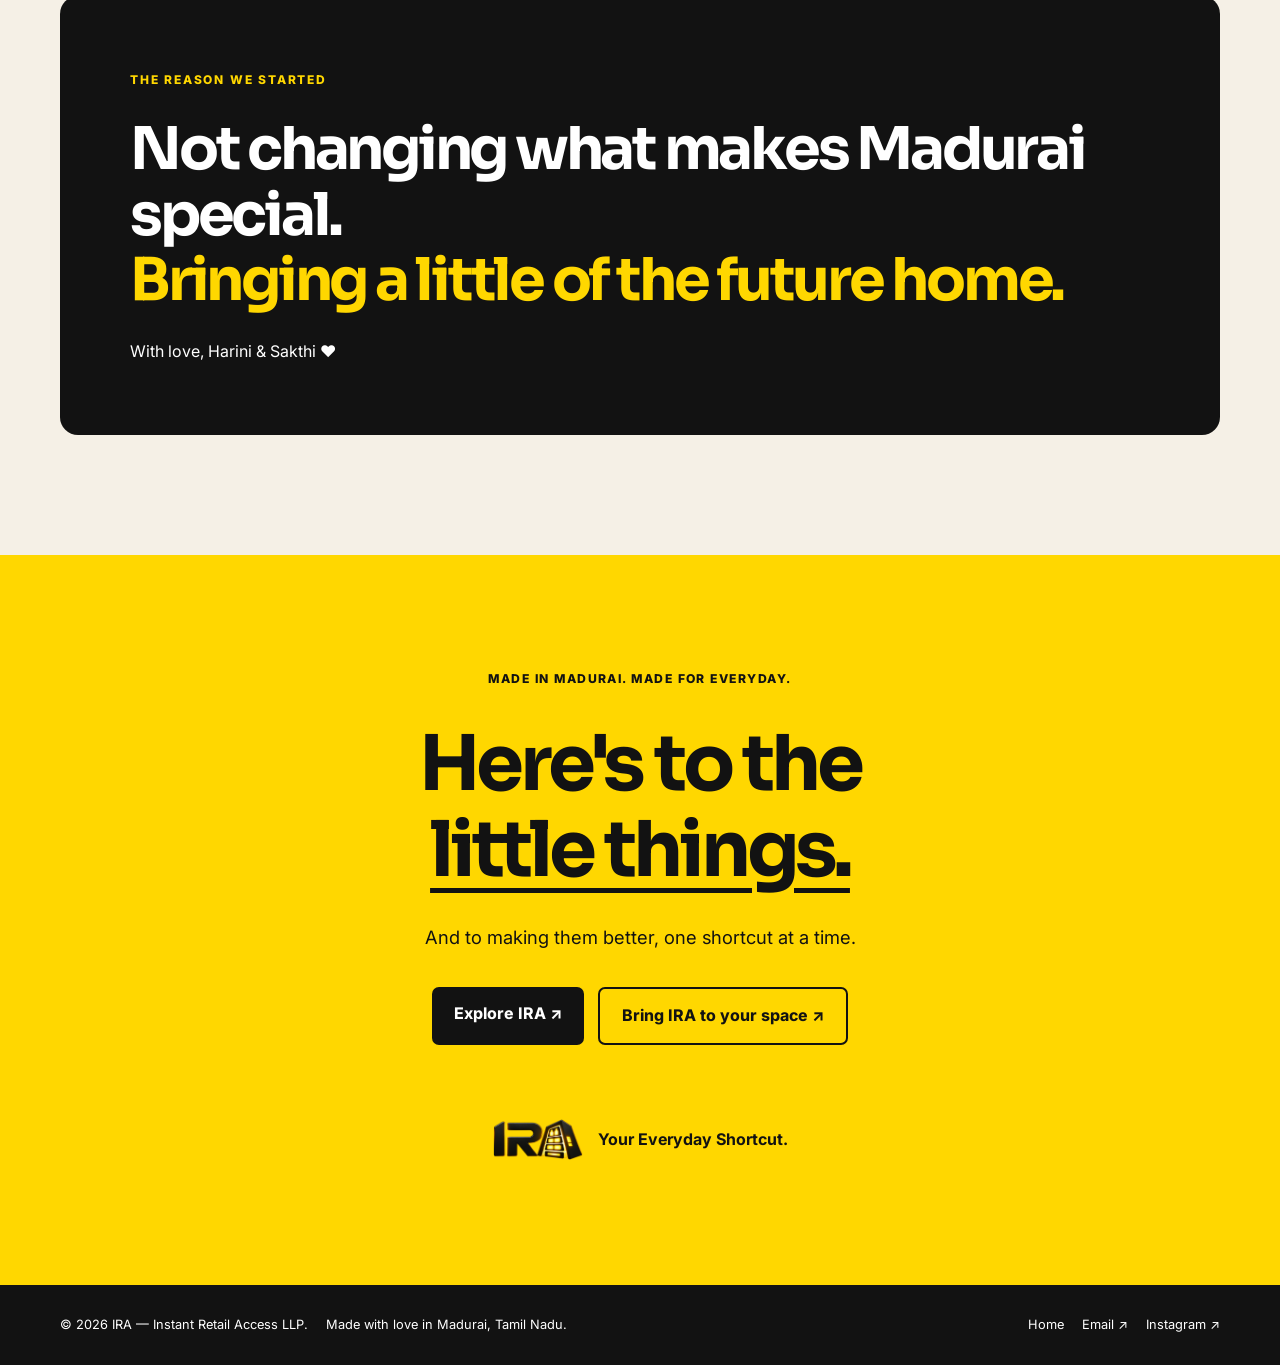
==== commit 785a74ff: "Update about.html" ====
--- a/about.html
+++ b/about.html
@@ -2,11 +2,11 @@
 <a class="skip" href="#main">Skip to story</a>
 <header class="about-header"><nav class="about-nav" aria-label="Main navigation"><a class="about-brand" href="index.html#home" aria-label="IRA home"><img src="assets/ira-header-logo.jpg" alt="IRA"></a><button class="about-menu" type="button" aria-label="Toggle navigation" aria-controls="aboutNavLinks" aria-expanded="false">☰</button><div class="about-nav-links" id="aboutNavLinks"><a href="index.html#moments">Explore</a><a href="index.html#how">How It Works</a><a href="index.html#locations">Locations</a><a href="about.html" aria-current="page">Our Story</a><a href="partner.html#partner-experience">For Partners</a></div><a class="about-nav-cta" href="partner.html#partner">Bring IRA Here ↗</a></nav></header>
 <main id="main">
-<section class="about-hero" aria-labelledby="about-hero-title"><div class="about-container about-hero-inner"><div class="about-hero-copy"><div class="about-kicker"><span class="kicker-star">✳</span> THE IRA STORY <span class="kicker-sep">/</span> BORN IN MADURAI</div><h1 id="about-hero-title">We went places.<br><span>Our hearts stayed<br>in Madurai.</span></h1><p class="hero-founder-line"><span class="founder-line-icon" aria-hidden="true">✳</span><span><strong>Two young founders. One hometown.</strong><small>A thousand little possibilities.</small></span></p><a class="about-scroll-link" href="#homegrown">THIS IS HOW IT BEGAN <span aria-hidden="true">↓</span></a></div><div class="about-hero-art" aria-hidden="true"><div class="hero-orbit orbit-one"></div><div class="hero-orbit orbit-two"></div><div class="hero-art-word" lang="ta"><span>நம்ம</span><span>மதுரை.</span></div><span class="hero-art-stamp" aria-hidden="true">✳</span><span class="hero-art-spark">✳</span></div></div><div class="made-love-ribbon"><span class="love-doodle" aria-hidden="true">♡</span><span>Made with love, <em>in Madurai.</em></span><span class="love-doodle" aria-hidden="true">✳</span></div><div class="about-ticker" aria-hidden="true"><div>OUR CITY <span>✳</span> OUR STORY <span>✳</span> OUR EVERYDAY SHORTCUT <span>✳</span> OUR CITY <span>✳</span> OUR STORY <span>✳</span></div></div></section>
+<section class="about-hero" aria-labelledby="about-hero-title"><div class="about-container about-hero-inner"><div class="about-hero-copy"><div class="about-kicker"><span class="ira-doodle ira-doodle-zap " aria-hidden="true"></span> THE IRA STORY <span class="kicker-sep">/</span> BORN IN MADURAI</div><h1 id="about-hero-title">We went places.<br><span>Our hearts stayed<br>in Madurai.</span></h1><p class="hero-founder-line"><span class="ira-doodle ira-doodle-crown founder-line-icon" aria-hidden="true"></span><span><strong>Two young founders. One hometown.</strong><small>A thousand little possibilities.</small></span></p><a class="about-scroll-link" href="#homegrown">THIS IS HOW IT BEGAN <span aria-hidden="true">↓</span></a></div><div class="about-hero-art" aria-hidden="true"><div class="hero-art-word" lang="ta"><span>நம்ம</span><span>மதுரை.</span></div><span class="ira-doodle ira-doodle-star hero-art-spark" aria-hidden="true"></span></div></div><div class="made-love-ribbon"><span class="ira-doodle ira-doodle-heart love-doodle" aria-hidden="true"></span><span>Made with love, <em>in Madurai.</em></span><span class="ira-doodle ira-doodle-crown love-doodle" aria-hidden="true"></span></div><div class="about-ticker" aria-label="Our city. Our story. Your everyday shortcut. Made in Madurai."><div class="ticker-track"><div class="ticker-group"><span class="ticker-word">OUR CITY</span><span class="ira-doodle ira-doodle-zap ticker-icon" aria-hidden="true"></span><span class="ticker-word">OUR STORY</span><span class="ira-doodle ira-doodle-zap ticker-icon" aria-hidden="true"></span><span class="ticker-word">YOUR EVERYDAY SHORTCUT</span><span class="ira-doodle ira-doodle-zap ticker-icon" aria-hidden="true"></span><span class="ticker-word">MADE IN MADURAI</span><span class="ira-doodle ira-doodle-zap ticker-icon" aria-hidden="true"></span><span class="ticker-word">OUR CITY</span><span class="ira-doodle ira-doodle-zap ticker-icon" aria-hidden="true"></span><span class="ticker-word">OUR STORY</span><span class="ira-doodle ira-doodle-zap ticker-icon" aria-hidden="true"></span></div><div class="ticker-group" aria-hidden="true"><span class="ticker-word">OUR CITY</span><span class="ira-doodle ira-doodle-zap ticker-icon" aria-hidden="true"></span><span class="ticker-word">OUR STORY</span><span class="ira-doodle ira-doodle-zap ticker-icon" aria-hidden="true"></span><span class="ticker-word">YOUR EVERYDAY SHORTCUT</span><span class="ira-doodle ira-doodle-zap ticker-icon" aria-hidden="true"></span><span class="ticker-word">MADE IN MADURAI</span><span class="ira-doodle ira-doodle-zap ticker-icon" aria-hidden="true"></span><span class="ticker-word">OUR CITY</span><span class="ira-doodle ira-doodle-zap ticker-icon" aria-hidden="true"></span><span class="ticker-word">OUR STORY</span><span class="ira-doodle ira-doodle-zap ticker-icon" aria-hidden="true"></span></div></div></div></section>
 <section class="about-chapter about-homegrown" id="homegrown" aria-labelledby="homegrown-title"><div class="about-container about-chapter-grid"><div><div class="about-label">01 / THE HOMETOWN</div><h2 id="homegrown-title">Some places<br>stay with you.<br><span>Madurai is ours.</span></h2></div><div class="about-chapter-body"><p>We grew up with Madurai's unmistakable energy — its food, its culture, its people, and its way of making everything its own.</p><p>Then college took us beyond the city. We discovered new ideas, new technology, and small conveniences that made ordinary days feel a little more exciting.</p><p class="about-emphasis">And every new experience made us think of home.</p></div></div></section>
-<section class="about-spark" id="the-spark" aria-labelledby="spark-title"><div class="about-container"><div class="about-label">02 / THE LITTLE THINGS</div><div class="spark-heading"><h2 id="spark-title">A quick break.<br>A long queue.<br><span>Sound familiar?</span></h2><div class="spark-illustration" aria-hidden="true"><div class="queue-doodle" aria-hidden="true"><span class="queue-person"></span><span class="queue-person"></span><span class="queue-person"></span><span class="queue-person"></span></div><div class="queue-sign"><span class="queue-sign-spark">✳</span><strong>BREAK<br>TIME</strong><span class="queue-sign-line"></span></div><span class="queue-swoosh" aria-hidden="true">↝</span></div></div><p class="spark-copy">The canteen rush. The same familiar choices. A short break spent waiting instead of enjoying. We knew that feeling — and thought there could be a better way.</p>
-<div class="ira-poll" aria-labelledby="poll-question"><div class="poll-top"><span>✳ THE IRA LITTLE MOMENT</span><span>NO SIGN-UP. JUST A SMILE.</span></div><div class="poll-doodle" aria-hidden="true"><span class="poll-star">✳</span><span class="poll-swirl">↝</span></div><h3 id="poll-question">Ever spent your entire break waiting for a snack?</h3><div class="poll-buttons"><button type="button" data-answer="yes" aria-pressed="false"><span class="button-doodle" aria-hidden="true">↝</span> Too many times</button><button type="button" data-answer="no" aria-pressed="false"><span class="button-doodle" aria-hidden="true">✳</span> Not really</button></div><p class="poll-response" id="pollResponse" aria-live="polite">Pick one. We have a feeling you know what we mean.</p><p class="poll-note">Just a playful interaction. Your answer isn't collected or stored.</p></div></div></section>
-<section class="about-belief" id="our-belief" aria-labelledby="belief-title"><div class="about-container belief-inner"><div class="about-label">03 / WHAT WE BELIEVE</div><h2 id="belief-title">Madurai has<br>always had <em>the spirit.</em><br>We wanted to add<br><span>another possibility.</span></h2><p>We loved everything Madurai is. And dreamed of everything it could become. New experiences shouldn't belong only to bigger cities — they should feel possible right here, too.</p><div class="belief-footnote"><span>NOT CHANGING WHAT MAKES MADURAI SPECIAL.</span><strong>Adding something new to love about it. ↗</strong></div></div></section>
-<section class="about-beginning" id="the-beginning" aria-labelledby="beginning-title"><div class="about-container"><div class="about-label">04 / AND SO, IRA BEGAN</div><h2 id="beginning-title">Two founders.<br>One hometown.<br><span>One shared belief.</span></h2><div class="beginning-grid"><div><p>We're Harini and Sakthi. IRA — Instant Retail Access — is our first step toward making everyday convenience quicker, smarter, and a little more exciting.</p><p>We're starting with vending machines. But what we're really building is a new way to experience the everyday.</p></div><div class="founder-tiles"><article><span>CO-FOUNDER</span><strong>Harini</strong><small>Co-founder, IRA</small></article><article><span>CO-FOUNDER</span><strong>Sakthi</strong><small>Co-founder, IRA</small></article></div></div><div class="about-closer"><span>THE REASON WE STARTED</span><h3>Not changing what makes Madurai special.<br><em>Bringing a little of the future home.</em></h3><p>With love, Harini &amp; Sakthi <span aria-hidden="true">♥</span></p></div></div></section>
+<section class="about-spark" id="the-spark" aria-labelledby="spark-title"><div class="about-container"><div class="about-label">02 / THE LITTLE THINGS</div><div class="spark-heading"><h2 id="spark-title">A quick break.<br>A long queue.<br><span>Sound familiar?</span></h2><div class="spark-illustration" aria-hidden="true"><div class="queue-doodle" aria-hidden="true"><span class="queue-person"></span><span class="queue-person"></span><span class="queue-person"></span><span class="queue-person"></span></div><div class="queue-sign"><span class="ira-doodle ira-doodle-star queue-sign-spark" aria-hidden="true"></span><strong>BREAK<br>TIME</strong><span class="queue-sign-line"></span></div></div></div><p class="spark-copy">The canteen rush. The same familiar choices. A short break spent waiting instead of enjoying. We knew that feeling — and thought there could be a better way.</p>
+<div class="ira-poll" aria-labelledby="poll-question"><div class="poll-top"><span><span class="ira-doodle ira-doodle-crown " aria-hidden="true"></span> THE IRA LITTLE MOMENT</span><span>NO SIGN-UP. JUST A SMILE.</span></div><div class="poll-doodle" aria-hidden="true"><span class="ira-doodle ira-doodle-star poll-star" aria-hidden="true"></span><span class="ira-doodle ira-doodle-zap poll-zap" aria-hidden="true"></span></div><h3 id="poll-question">Ever spent your entire break waiting for a snack?</h3><div class="poll-buttons"><button type="button" data-answer="yes" aria-pressed="false"><span class="ira-doodle ira-doodle-zap button-doodle" aria-hidden="true"></span> Too many times</button><button type="button" data-answer="no" aria-pressed="false"><span class="ira-doodle ira-doodle-star button-doodle" aria-hidden="true"></span> Not really</button></div><p class="poll-response" id="pollResponse" aria-live="polite">Pick one. We have a feeling you know what we mean.</p><p class="poll-note">Just a playful interaction. Your answer isn't collected or stored.</p></div></div></section>
+<section class="about-belief" id="our-belief" aria-labelledby="belief-title"><div class="about-container belief-inner"><div class="about-label">03 / WHAT WE BELIEVE</div><h2 id="belief-title">Madurai has<br>always had <em>the spirit.</em><br>We wanted to add<br><span>another possibility.</span></h2><p>We loved everything Madurai is. And dreamed of everything it could become. New experiences shouldn't belong only to bigger cities — they should feel possible right here, too.</p><div class="belief-footnote"><span>NOT CHANGING WHAT MAKES MADURAI SPECIAL.</span><a class="belief-explore-link" href="index.html#moments">Adding something new to love about it. <span aria-hidden="true">↗</span></a></div></div></section>
+<section class="about-beginning" id="the-beginning" aria-labelledby="beginning-title"><div class="about-container"><div class="about-label">04 / AND SO, IRA BEGAN</div><h2 id="beginning-title">Two founders.<br>One hometown.<br><span>One shared belief.</span></h2><div class="beginning-grid"><div><p>We're Harini and Sakthi. IRA — Instant Retail Access — is our first step toward making everyday convenience quicker, smarter, and a little more exciting.</p><p>We're starting with vending machines. But what we're really building is a new way to experience the everyday.</p></div><div class="founder-tiles"><article><span>CO-FOUNDER</span><strong>Harini</strong><small>Business &amp; Strategy</small></article><article><span>CO-FOUNDER</span><strong>Sakthi</strong><small>People &amp; Experience</small></article></div></div><div class="about-closer"><span>THE REASON WE STARTED</span><h3>Not changing what makes Madurai special.<br><em>Bringing a little of the future home.</em></h3><p>With love, Harini &amp; Sakthi <span aria-hidden="true">♥</span></p></div></div></section>
 <section class="about-end" aria-labelledby="end-title"><div class="about-container end-inner"><span>MADE IN MADURAI. MADE FOR EVERYDAY.</span><h2 id="end-title">Here's to the<br><em>little things.</em></h2><p>And to making them better, one shortcut at a time.</p><div class="end-actions"><a href="index.html#moments">Explore IRA ↗</a><a href="partner.html#partner">Bring IRA to your space ↗</a></div><div class="end-brand"><img src="assets/ira-simple-transparent.png" alt="IRA"><strong>Your Everyday Shortcut.</strong></div></div></section>
 </main><footer class="about-footer"><div class="about-container"><div><span>© 2026 IRA — Instant Retail Access LLP.</span><span>Made with love in Madurai, Tamil Nadu.</span></div><div><a href="index.html">Home</a><a href="mailto:connect@iraretreats.com">Email ↗</a><a href="https://www.instagram.com/ira.vend/" target="_blank" rel="noopener">Instagram ↗</a></div></div></footer><script src="about.js" defer></script></body></html>
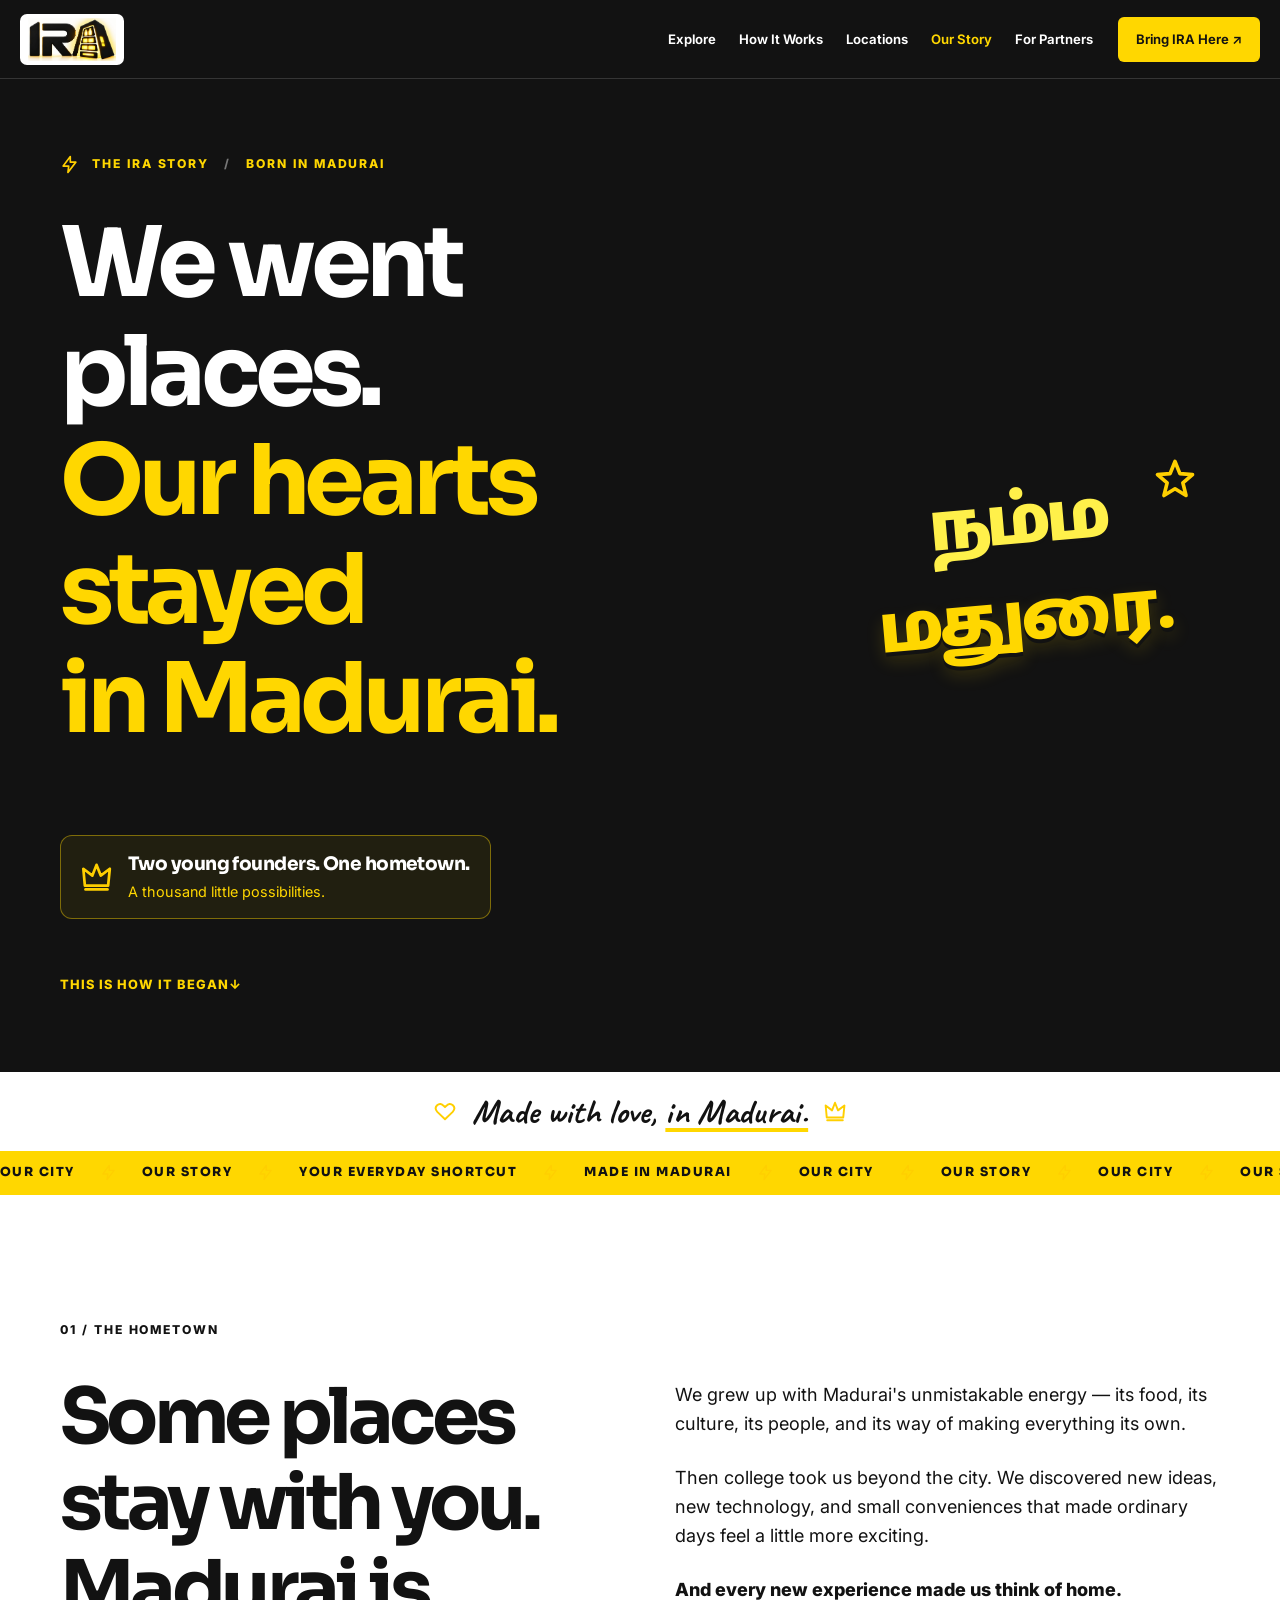
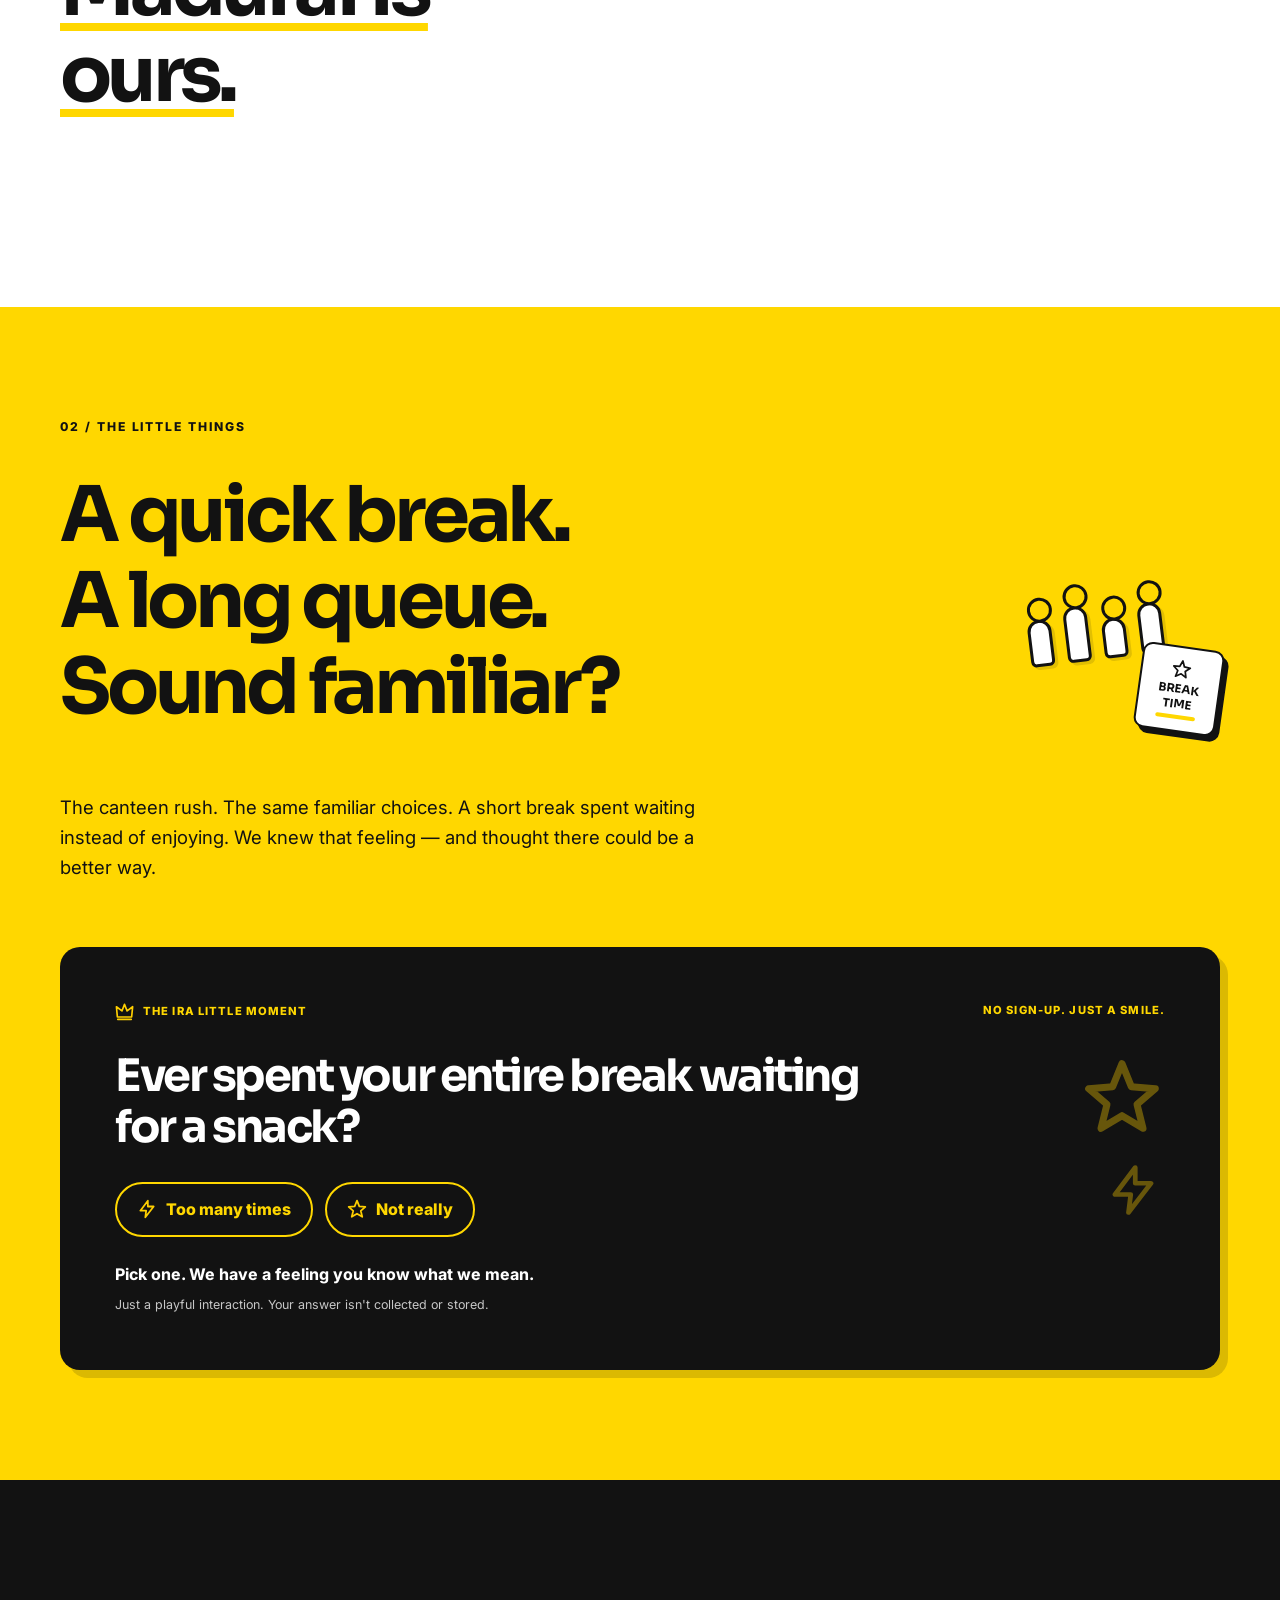
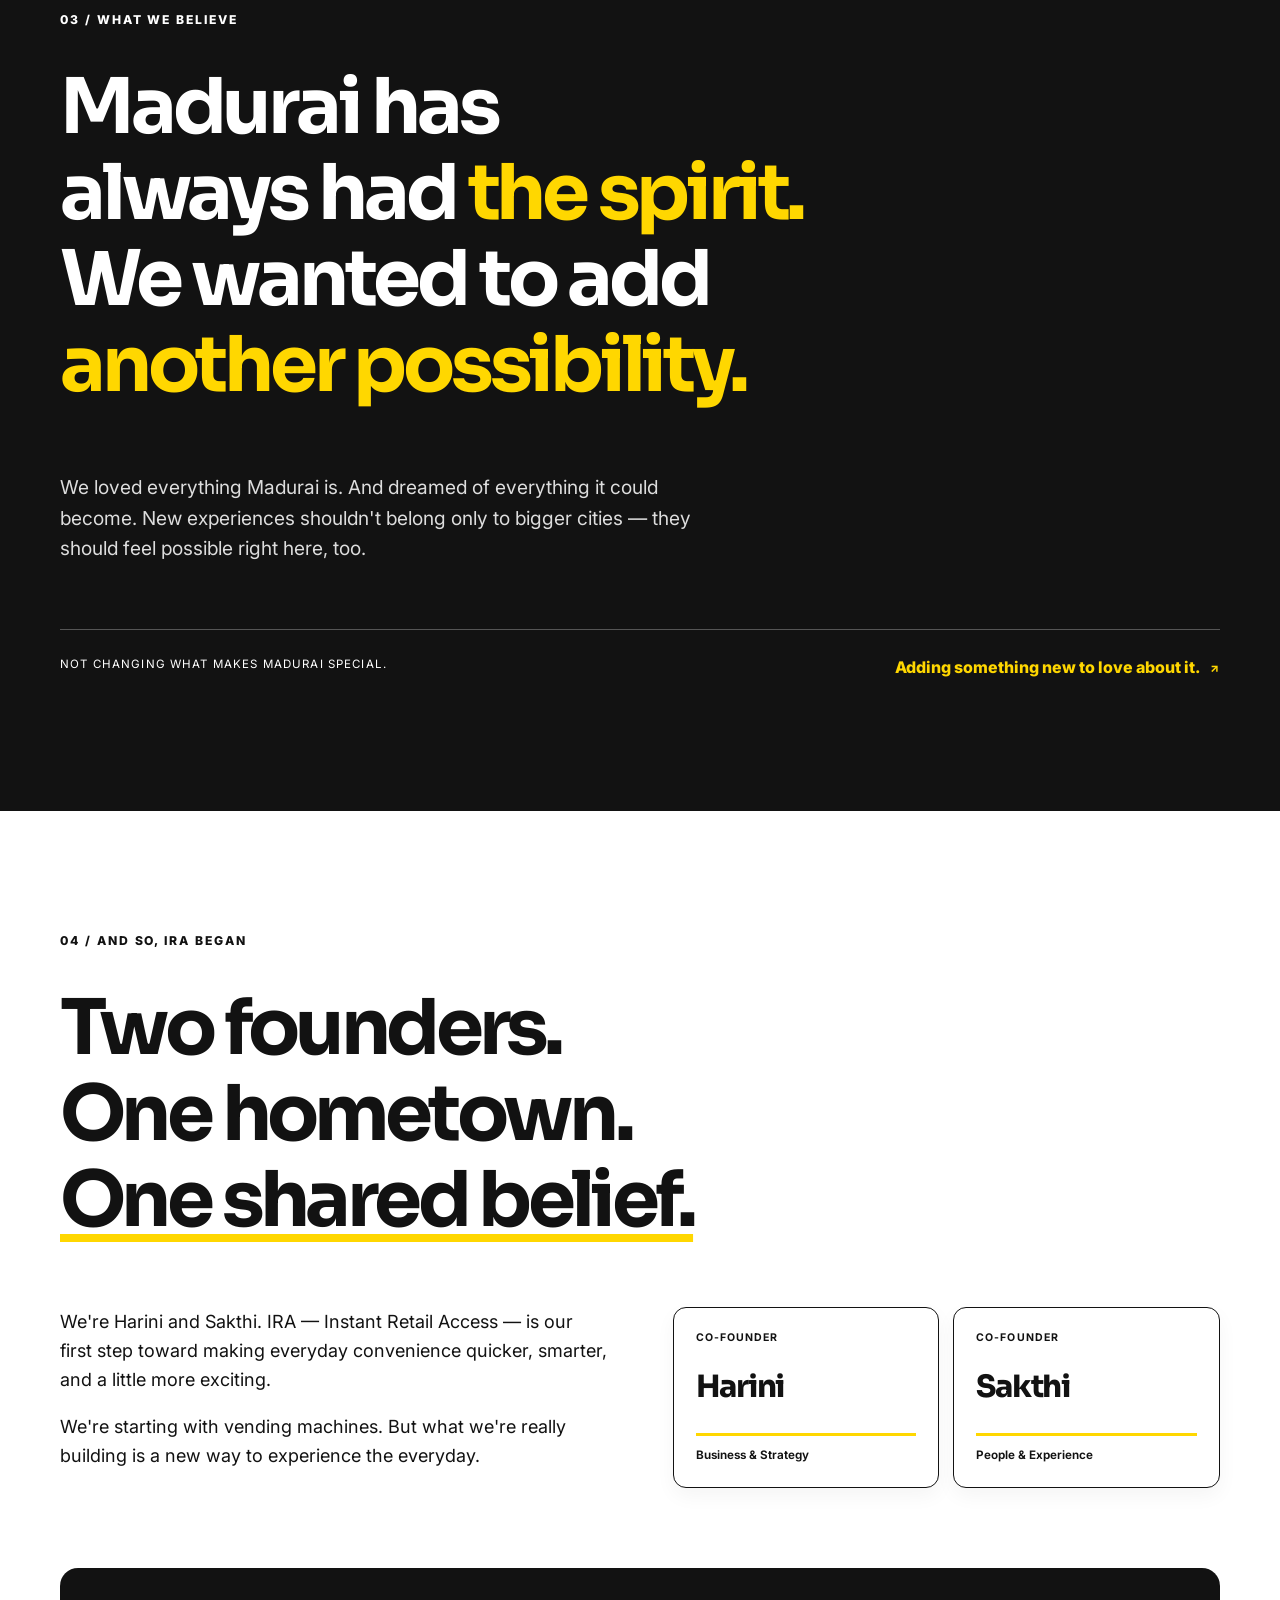
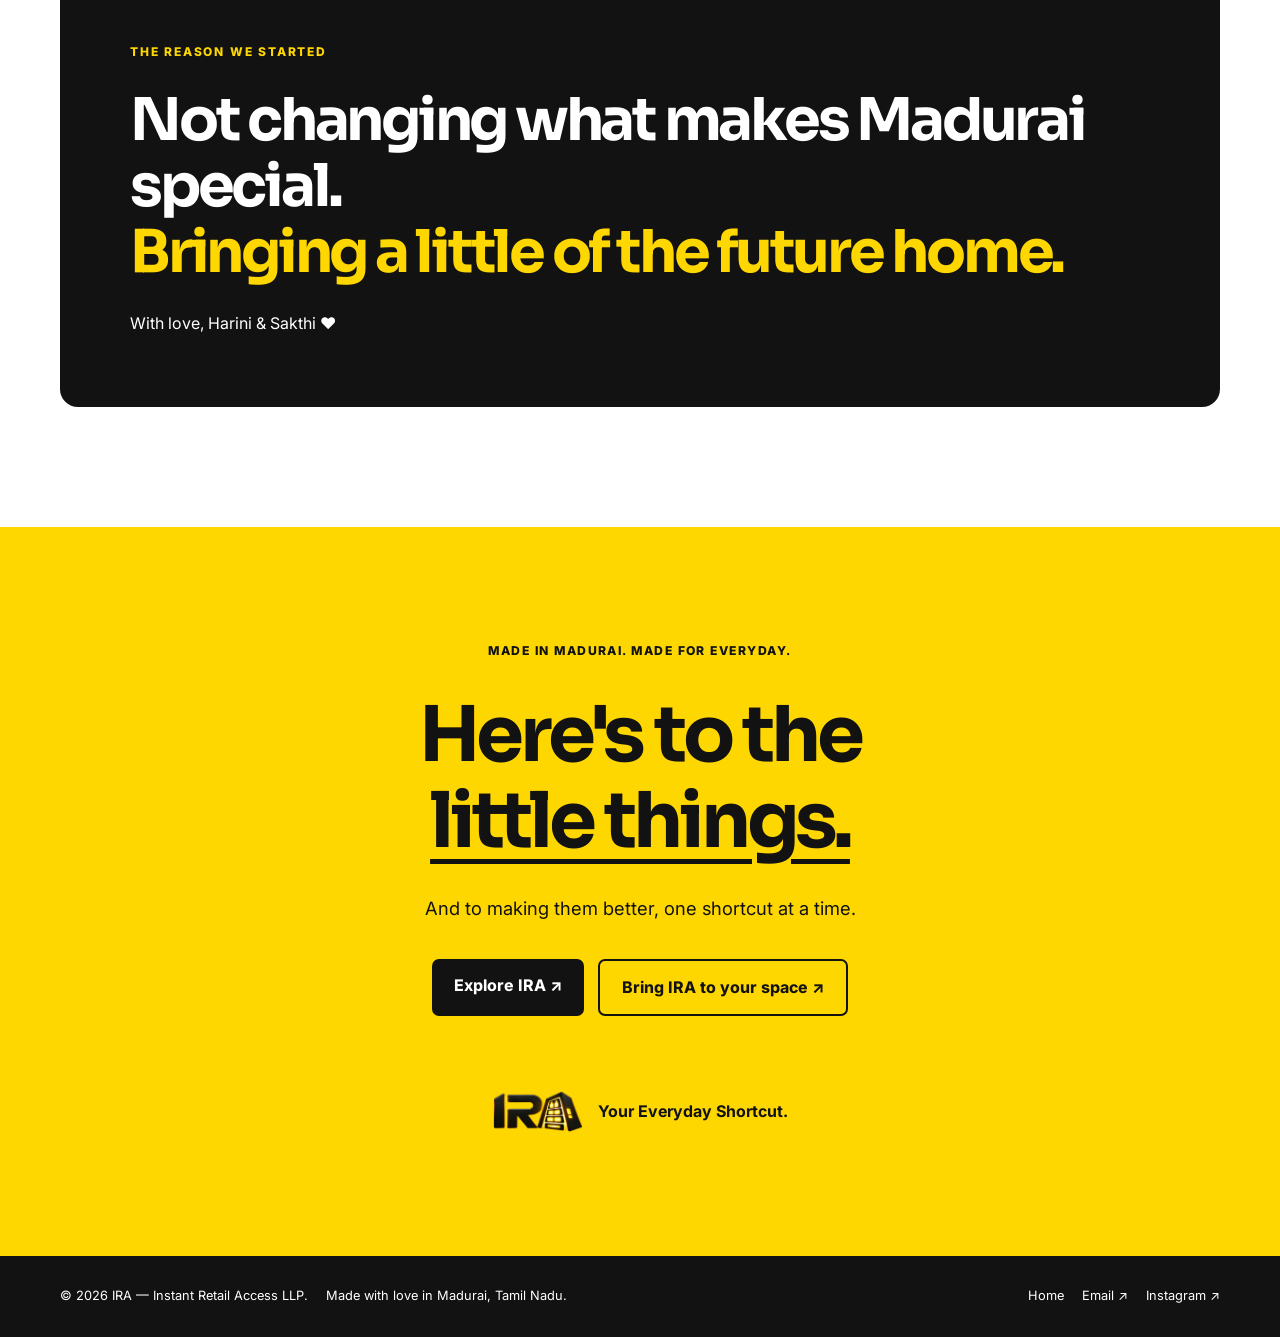
==== commit 22b0e2cf: "Update about.html" ====
--- a/about.html
+++ b/about.html
@@ -1,4 +1,4 @@
-<!doctype html><html lang="en"><head><meta charset="utf-8"><meta name="viewport" content="width=device-width, initial-scale=1"><meta name="theme-color" content="#121212"><meta name="description" content="Meet Harini and Sakthi, the founders of IRA. Born in Madurai, building everyday convenience for the city they love."><title>Our Story — IRA | Your Everyday Shortcut</title><link rel="icon" href="favicon.ico"><link rel="preconnect" href="https://fonts.googleapis.com"><link rel="preconnect" href="https://fonts.gstatic.com" crossorigin><link href="https://fonts.googleapis.com/css2?family=Caveat:wght@600;700&family=Inter:wght@400;500;600;700&family=Noto+Sans+Tamil:wght@700;800;900&family=Sora:wght@400;500;600;700;800&display=swap" rel="stylesheet"><link rel="stylesheet" href="about.css"><link rel="stylesheet" href="about-refinements.css"></head><body>
+<!doctype html><html lang="en"><head><meta charset="utf-8"><meta name="viewport" content="width=device-width, initial-scale=1"><meta name="theme-color" content="#121212"><meta name="description" content="Meet Harini and Sakthi, founders of IRA — a Madurai-based smart vending startup bringing convenient snacks, drinks and cashless retail closer to everyday life."><title>About IRA | Madurai Smart Vending Startup &amp; Founders</title><link rel="canonical" href="https://iraretreats.com/about.html"><meta property="og:type" content="website"><meta property="og:site_name" content="IRA — Instant Retail Access"><meta property="og:title" content="Our Story | IRA — Made in Madurai"><meta property="og:description" content="Meet Harini and Sakthi, the founders of IRA, a Madurai-born smart vending startup bringing everyday convenience closer to home."><meta property="og:url" content="https://iraretreats.com/about.html"><meta name="twitter:card" content="summary"><meta name="twitter:title" content="Our Story | IRA — Made in Madurai"><meta name="twitter:description" content="Meet Harini and Sakthi, the founders of IRA, a Madurai-born smart vending startup."><link rel="icon" href="favicon.ico"><link rel="preconnect" href="https://fonts.googleapis.com"><link rel="preconnect" href="https://fonts.gstatic.com" crossorigin><link href="https://fonts.googleapis.com/css2?family=Caveat:wght@600;700&family=Inter:wght@400;500;600;700&family=Noto+Sans+Tamil:wght@700;800;900&family=Sora:wght@400;500;600;700;800&display=swap" rel="stylesheet"><link rel="stylesheet" href="about.css"><link rel="stylesheet" href="about-refinements.css"></head><body>
 <a class="skip" href="#main">Skip to story</a>
 <header class="about-header"><nav class="about-nav" aria-label="Main navigation"><a class="about-brand" href="index.html#home" aria-label="IRA home"><img src="assets/ira-header-logo.jpg" alt="IRA"></a><button class="about-menu" type="button" aria-label="Toggle navigation" aria-controls="aboutNavLinks" aria-expanded="false">☰</button><div class="about-nav-links" id="aboutNavLinks"><a href="index.html#moments">Explore</a><a href="index.html#how">How It Works</a><a href="index.html#locations">Locations</a><a href="about.html" aria-current="page">Our Story</a><a href="partner.html#partner-experience">For Partners</a></div><a class="about-nav-cta" href="partner.html#partner">Bring IRA Here ↗</a></nav></header>
 <main id="main">
--- a/about-refinements.css
+++ b/about-refinements.css
@@ -12,3 +12,24 @@
 @media(max-width:600px){html,body{max-width:100%;overflow-x:clip}.about-nav{min-height:66px}.about-brand img{width:70px;height:34px}.about-hero-inner{padding-top:52px}.about-hero h1{font-size:clamp(2.55rem,11vw,4.5rem);overflow-wrap:break-word}.about-hero-art{min-height:240px}.hero-art-word{font-size:clamp(2.7rem,10vw,3.7rem)}.hero-art-stamp{right:0;bottom:10%;font-size:1.6rem}.hero-founder-line{padding:12px 13px;gap:10px}.hero-founder-line strong{font-size:.85rem}.hero-founder-line small{font-size:.76rem}.founder-line-icon{font-size:1.45rem}.made-love-ribbon{gap:8px;padding:13px 10px;font-size:1.45rem}.love-doodle{font-size:1rem}.about-chapter,.about-spark,.about-belief,.about-beginning,.about-end{padding:72px 0}.about-chapter h2,.about-beginning h2,.about-belief h2,.spark-heading h2{font-size:clamp(2.35rem,9vw,4.3rem)}.spark-illustration{min-height:150px;min-width:200px;max-width:230px;margin:24px auto}.ira-poll{margin-top:40px;padding:24px 18px}.ira-poll h3{font-size:clamp(1.6rem,7vw,2.4rem)}.poll-doodle{opacity:.18;right:3%;top:34%}.poll-top{font-size:.6rem}.founder-tiles{grid-template-columns:1fr 1fr;gap:9px}.founder-tiles article{min-height:145px;padding:13px}.founder-tiles article strong{font-size:1.3rem}.founder-tiles article span,.founder-tiles article small{font-size:.59rem}.about-nav-links{max-height:calc(100dvh - 70px);overflow-y:auto}}
 @media(max-width:360px){.founder-tiles{grid-template-columns:1fr}.founder-tiles article{min-height:125px}.hero-art-word{font-size:2.4rem}}
 @media(prefers-reduced-motion:reduce){.poll-buttons button{transition:none}}
+
+/* FINAL IRA BRAND REFINEMENTS — brand palette and hand-drawn graphics */
+.ira-doodle-crown{background-image:url("data:image/svg+xml,%3Csvg%20xmlns%3D%22http%3A%2F%2Fwww.w3.org%2F2000%2Fsvg%22%20viewBox%3D%220%200%2024%2024%22%3E%3Cg%20fill%3D%22none%22%20stroke%3D%22%23121212%22%20stroke-width%3D%222.1%22%20stroke-linejoin%3D%22round%22%20stroke-linecap%3D%22round%22%3E%3Cpath%20d%3D%22M3%2019%201.8%206l7%205.3L12%203l3.3%208.3%207-5.3L21%2019Z%22%2F%3E%3Cpath%20d%3D%22M3.5%2022h17%22%2F%3E%3C%2Fg%3E%3C%2Fsvg%3E");}
+.ira-doodle-zap{background-image:url("data:image/svg+xml,%3Csvg%20xmlns%3D%22http%3A%2F%2Fwww.w3.org%2F2000%2Fsvg%22%20viewBox%3D%220%200%2024%2024%22%3E%3Cg%20fill%3D%22none%22%20stroke%3D%22%23121212%22%20stroke-width%3D%222.1%22%20stroke-linejoin%3D%22round%22%20stroke-linecap%3D%22round%22%3E%3Cpath%20d%3D%22m13%202-9%2012h7l-1%208%2010-13h-7z%22%2F%3E%3C%2Fg%3E%3C%2Fsvg%3E");}
+.ira-doodle-star{background-image:url("data:image/svg+xml,%3Csvg%20xmlns%3D%22http%3A%2F%2Fwww.w3.org%2F2000%2Fsvg%22%20viewBox%3D%220%200%2024%2024%22%3E%3Cg%20fill%3D%22none%22%20stroke%3D%22%23121212%22%20stroke-width%3D%222.1%22%20stroke-linejoin%3D%22round%22%20stroke-linecap%3D%22round%22%3E%3Cpath%20d%3D%22m12%202%202.8%206.9%207.2.6-5.5%204.7%201.8%207.2L12%2017.6l-6.3%203.8%201.8-7.2L2%209.5l7.2-.6z%22%2F%3E%3C%2Fg%3E%3C%2Fsvg%3E");}
+.ira-doodle-heart{background-image:url("data:image/svg+xml,%3Csvg%20xmlns%3D%22http%3A%2F%2Fwww.w3.org%2F2000%2Fsvg%22%20viewBox%3D%220%200%2024%2024%22%3E%3Cg%20fill%3D%22none%22%20stroke%3D%22%23121212%22%20stroke-width%3D%222.1%22%20stroke-linejoin%3D%22round%22%20stroke-linecap%3D%22round%22%3E%3Cpath%20d%3D%22M20.6%205.8c-2.3-2.2-5.3-1.6-7.1.5L12%207.8l-1.5-1.5C8.7%204.2%205.7%203.6%203.4%205.8c-2.3%202.2-1.6%205.2.2%207.2L12%2021l8.4-8c1.8-2%202.5-5%20.2-7.2Z%22%2F%3E%3C%2Fg%3E%3C%2Fsvg%3E");}
+
+.ira-doodle{display:inline-block;flex:none;width:1.35em;height:1.35em;background-repeat:no-repeat;background-position:center;background-size:contain;vertical-align:middle}
+.about-hero .ira-doodle,.ira-poll .ira-doodle{filter:invert(78%) sepia(75%) saturate(1355%) hue-rotate(359deg) brightness(104%) contrast(106%)}
+.about-kicker .ira-doodle{width:19px;height:19px;margin-right:8px}.founder-line-icon{width:31px;height:31px}.hero-art-spark{position:absolute;right:6%;top:20%;width:42px;height:42px}
+.hero-orbit,.hero-art-stamp{display:none!important}.hero-art-word{color:#FFD700;text-shadow:0 4px 0 #121212,0 8px 18px rgba(255,215,0,.18)}.hero-art-word span:first-child{color:#FFF04A;text-shadow:0 3px 0 #121212}.hero-art-word span:last-child{color:#FFD700}
+.made-love-ribbon{background:#FFFFFF;color:#121212}.made-love-ribbon em{color:#121212;text-decoration-color:#FFD700}.love-doodle{width:22px;height:22px}
+.about-ticker{background:#FFD700;color:#121212;padding:12px 0;overflow:hidden;white-space:nowrap}.about-ticker .ticker-track{display:flex;width:max-content;animation:ira-marquee 27s linear infinite}.about-ticker .ticker-group{display:flex;align-items:center;gap:25px;flex-shrink:0;padding-right:25px}.about-ticker .ticker-word{margin:0;font-size:.78rem;letter-spacing:.12em}.about-ticker .ticker-icon{width:17px;height:17px;margin:0}@keyframes ira-marquee{to{transform:translateX(-50%)}}
+.about-homegrown h2 span{color:#121212;text-decoration:underline;text-decoration-color:#FFD700;text-decoration-thickness:.11em;text-underline-offset:.11em}.spark-heading h2 span{color:#121212!important}.about-beginning h2 span{color:#121212;text-decoration:underline;text-decoration-color:#FFD700;text-decoration-thickness:.1em;text-underline-offset:.1em}
+.queue-sign-spark{width:20px;height:20px}.queue-swoosh{display:none!important}.queue-person{background:#FFFFFF}.queue-person:before{background:#FFD700}
+.ira-poll .poll-top>span:first-child{display:inline-flex;align-items:center;gap:9px}.ira-poll .poll-top .ira-doodle{width:19px;height:19px}.poll-doodle{gap:26px;right:5%;top:26%;opacity:.36}.poll-star{width:80px;height:80px}.poll-zap{width:54px;height:54px;margin-left:24px}.button-doodle{width:20px;height:20px}
+.belief-explore-link{display:inline-flex;align-items:center;gap:10px;color:#FFD700;text-decoration:none;font:inherit;font-weight:800;transition:opacity .2s}.belief-explore-link:hover,.belief-explore-link:focus-visible{text-decoration:underline;text-underline-offset:5px}.belief-explore-link:focus-visible{outline:2px solid #FFD700;outline-offset:6px}
+.founder-tiles article:before{content:none!important}.founder-tiles article,.founder-tiles article:nth-child(2){border:1px solid #121212;background:#FFFFFF}.founder-tiles article span,.founder-tiles article small{color:#121212}.founder-tiles article small{border-top:3px solid #FFD700;padding-top:10px;margin-top:6px;font-weight:650}
+.about-header,.about-belief,.ira-poll{background:#121212}.about-homegrown,.about-beginning{background:#FFFFFF}.about-spark,.about-end{background:#FFD700}
+@media(max-width:600px){.about-ticker .ticker-track{animation-duration:21s}.about-ticker .ticker-group{gap:16px;padding-right:16px}.about-hero-art{min-height:230px}.hero-art-spark{width:30px;height:30px}.poll-doodle{opacity:.15;pointer-events:none}.belief-footnote{gap:18px}.belief-explore-link{min-height:44px}.founder-tiles article{min-height:140px}}
+@media(prefers-reduced-motion:reduce){.about-ticker .ticker-track{animation:none}.about-ticker{overflow-x:auto}.poll-buttons button{transition:none}}
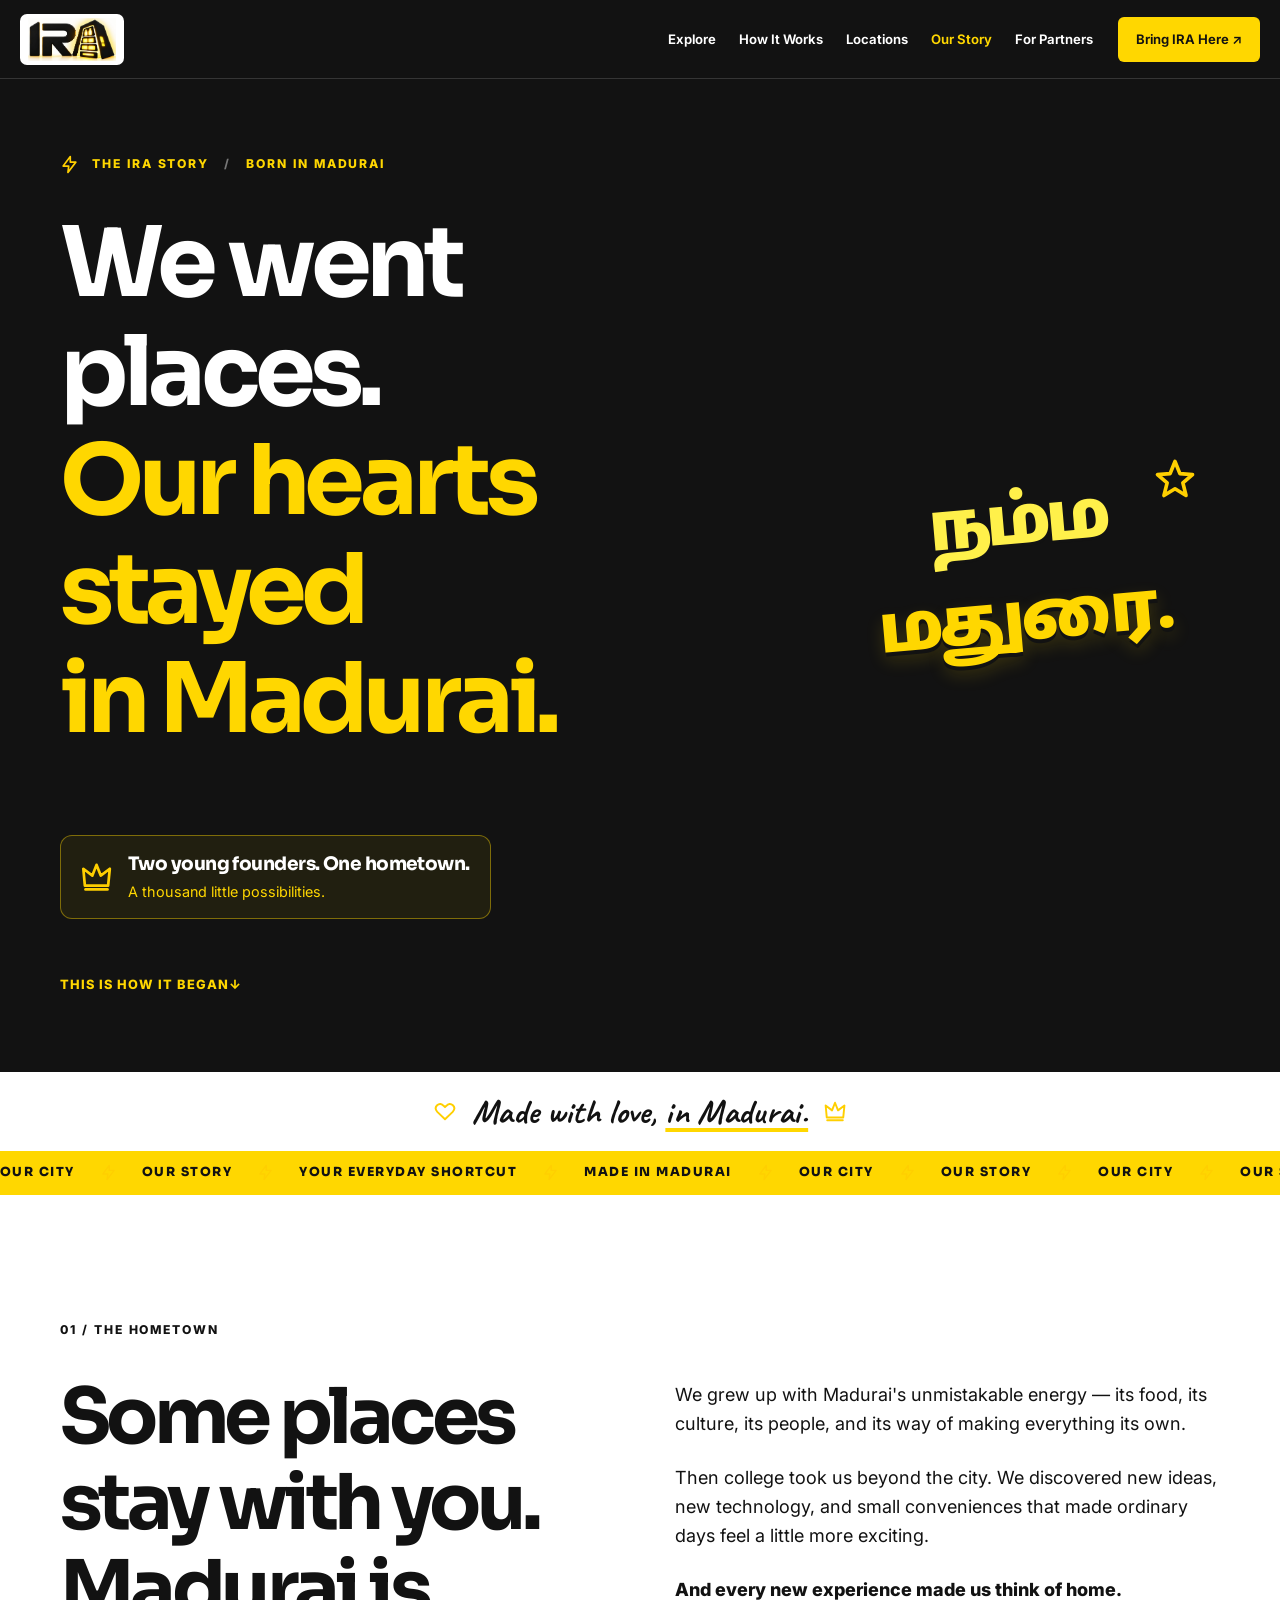
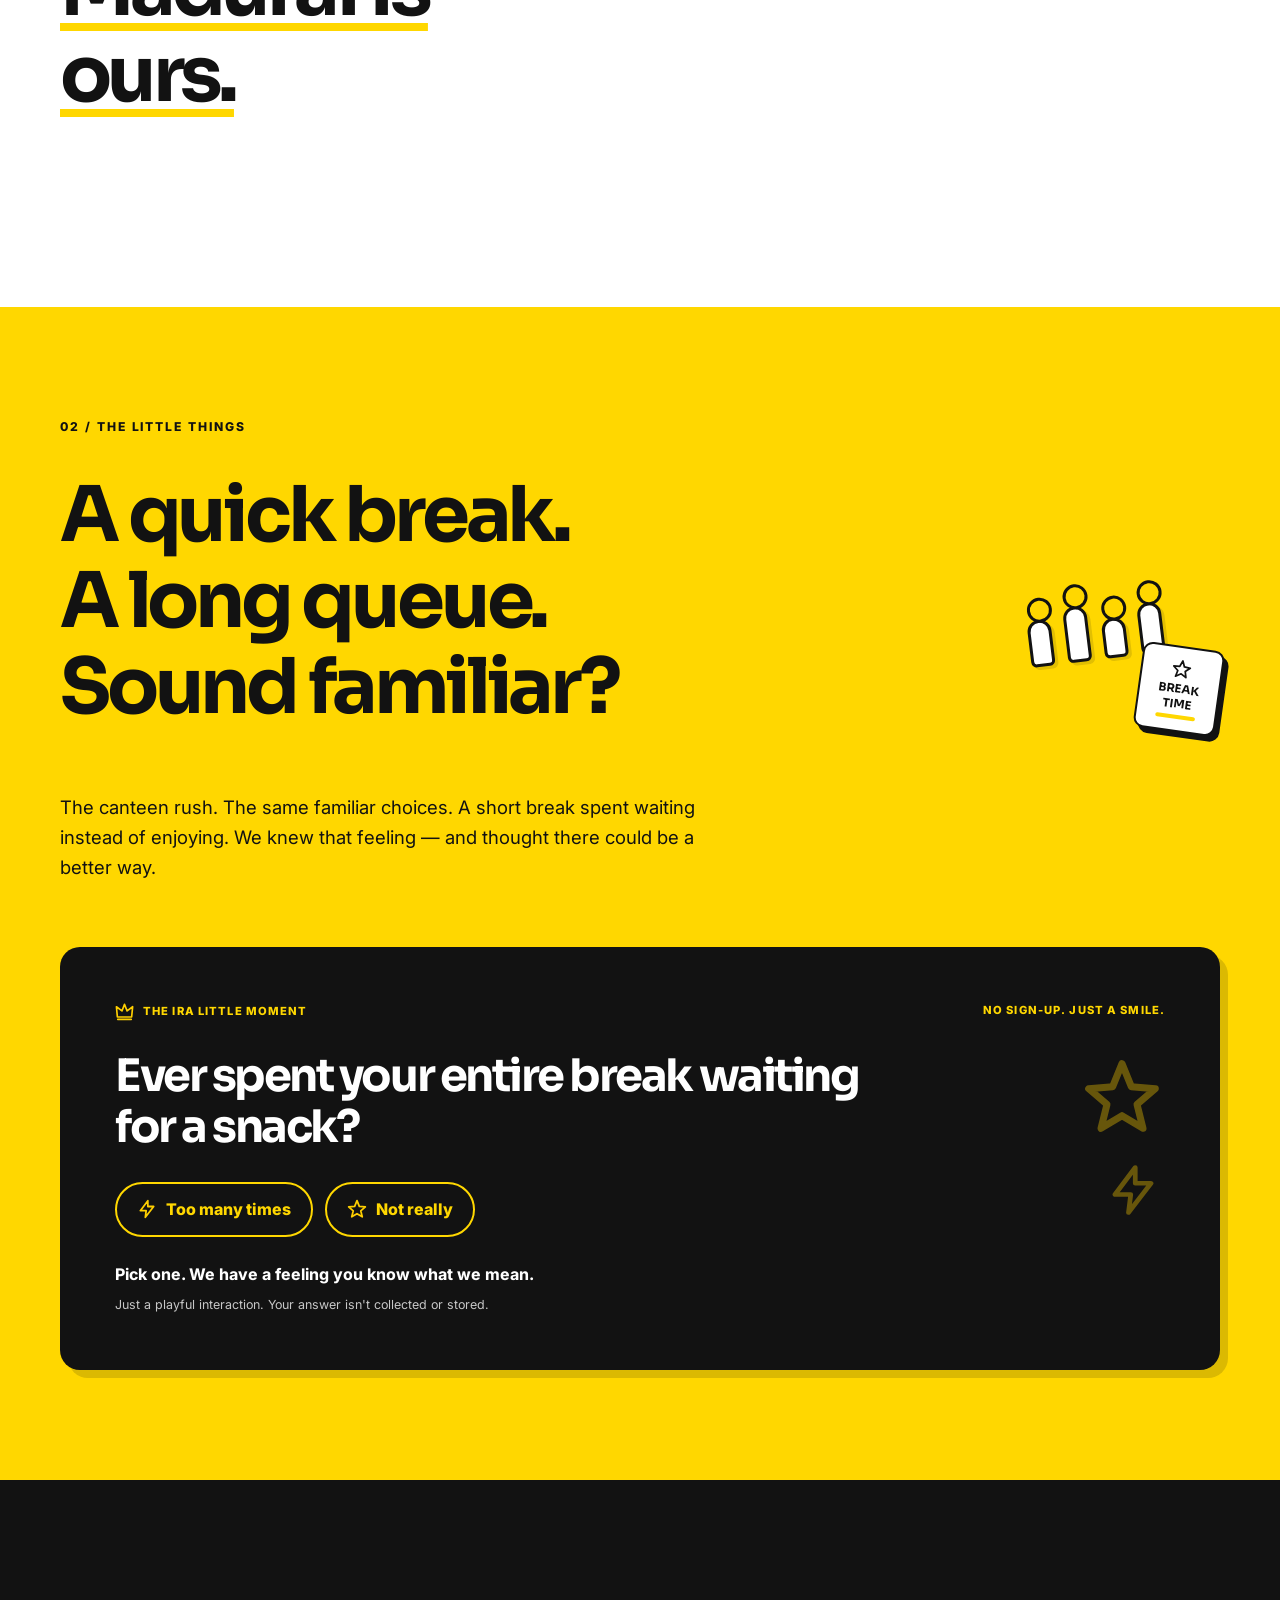
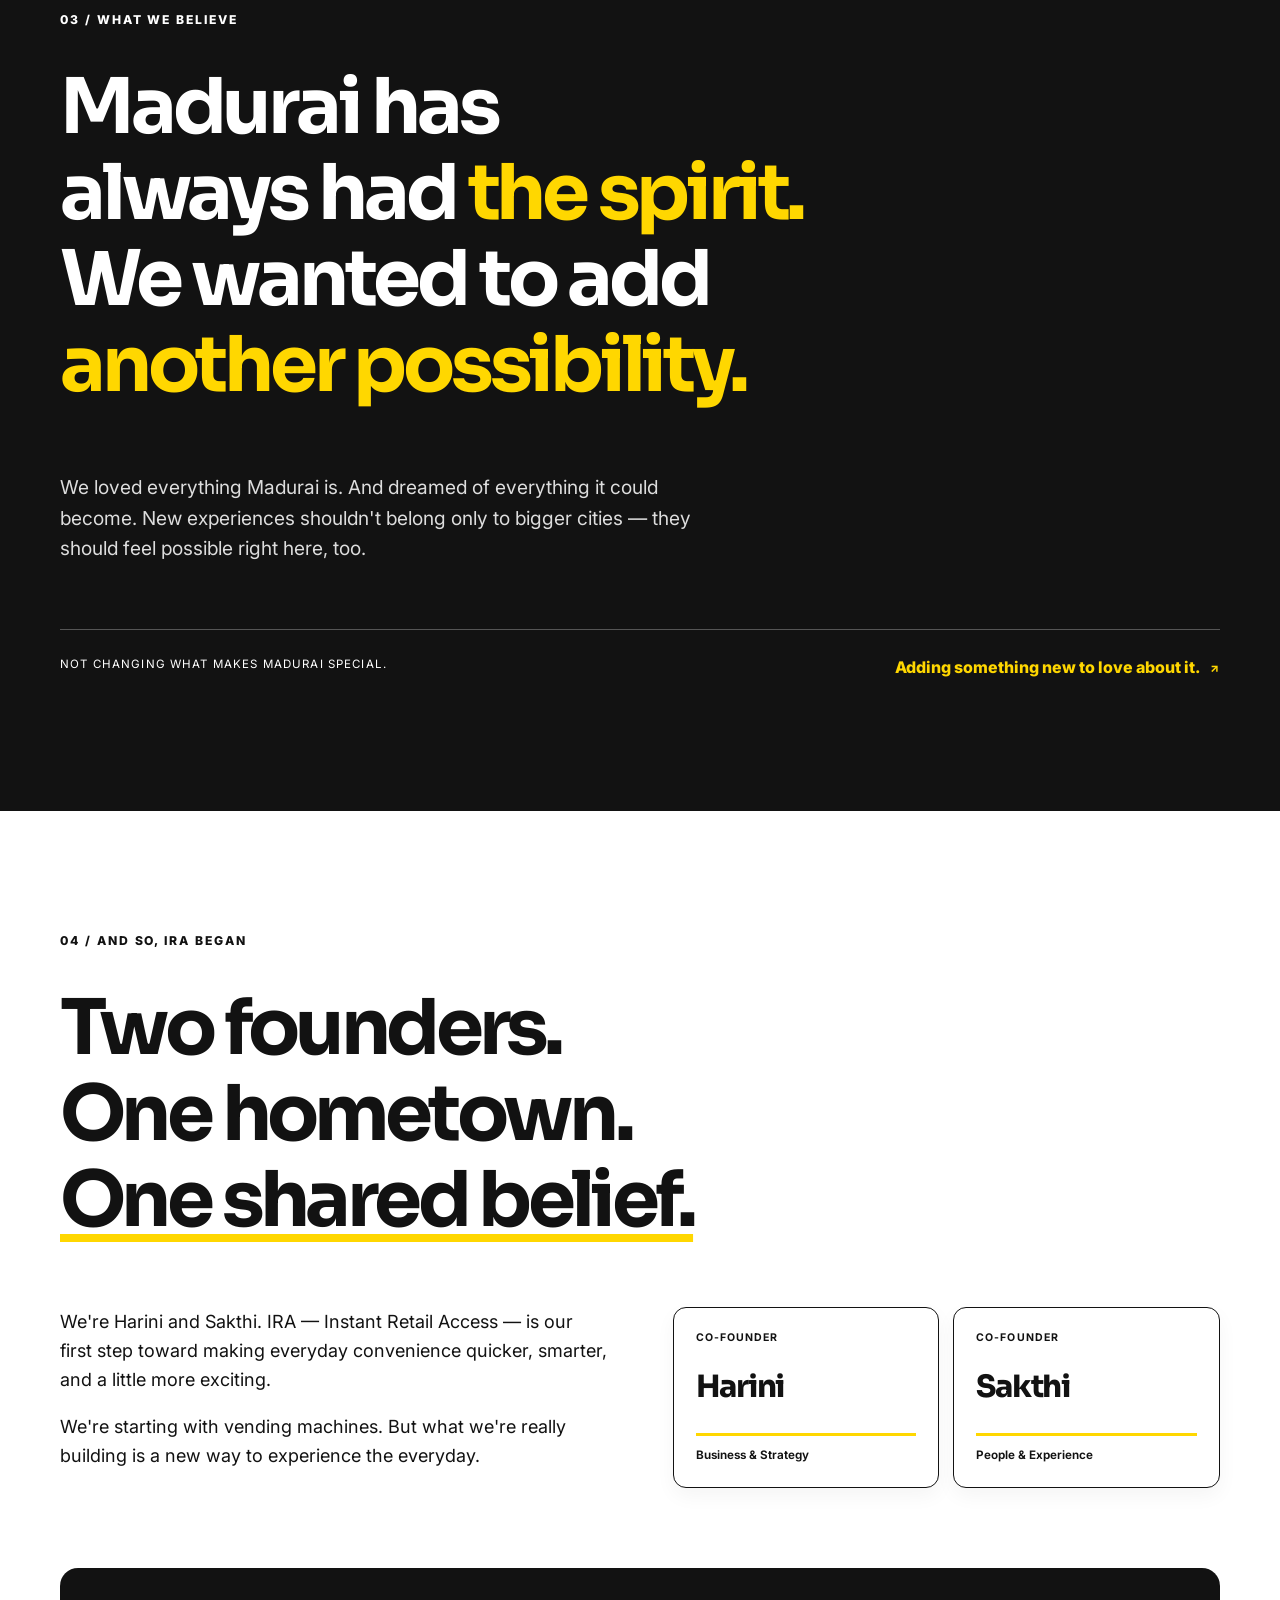
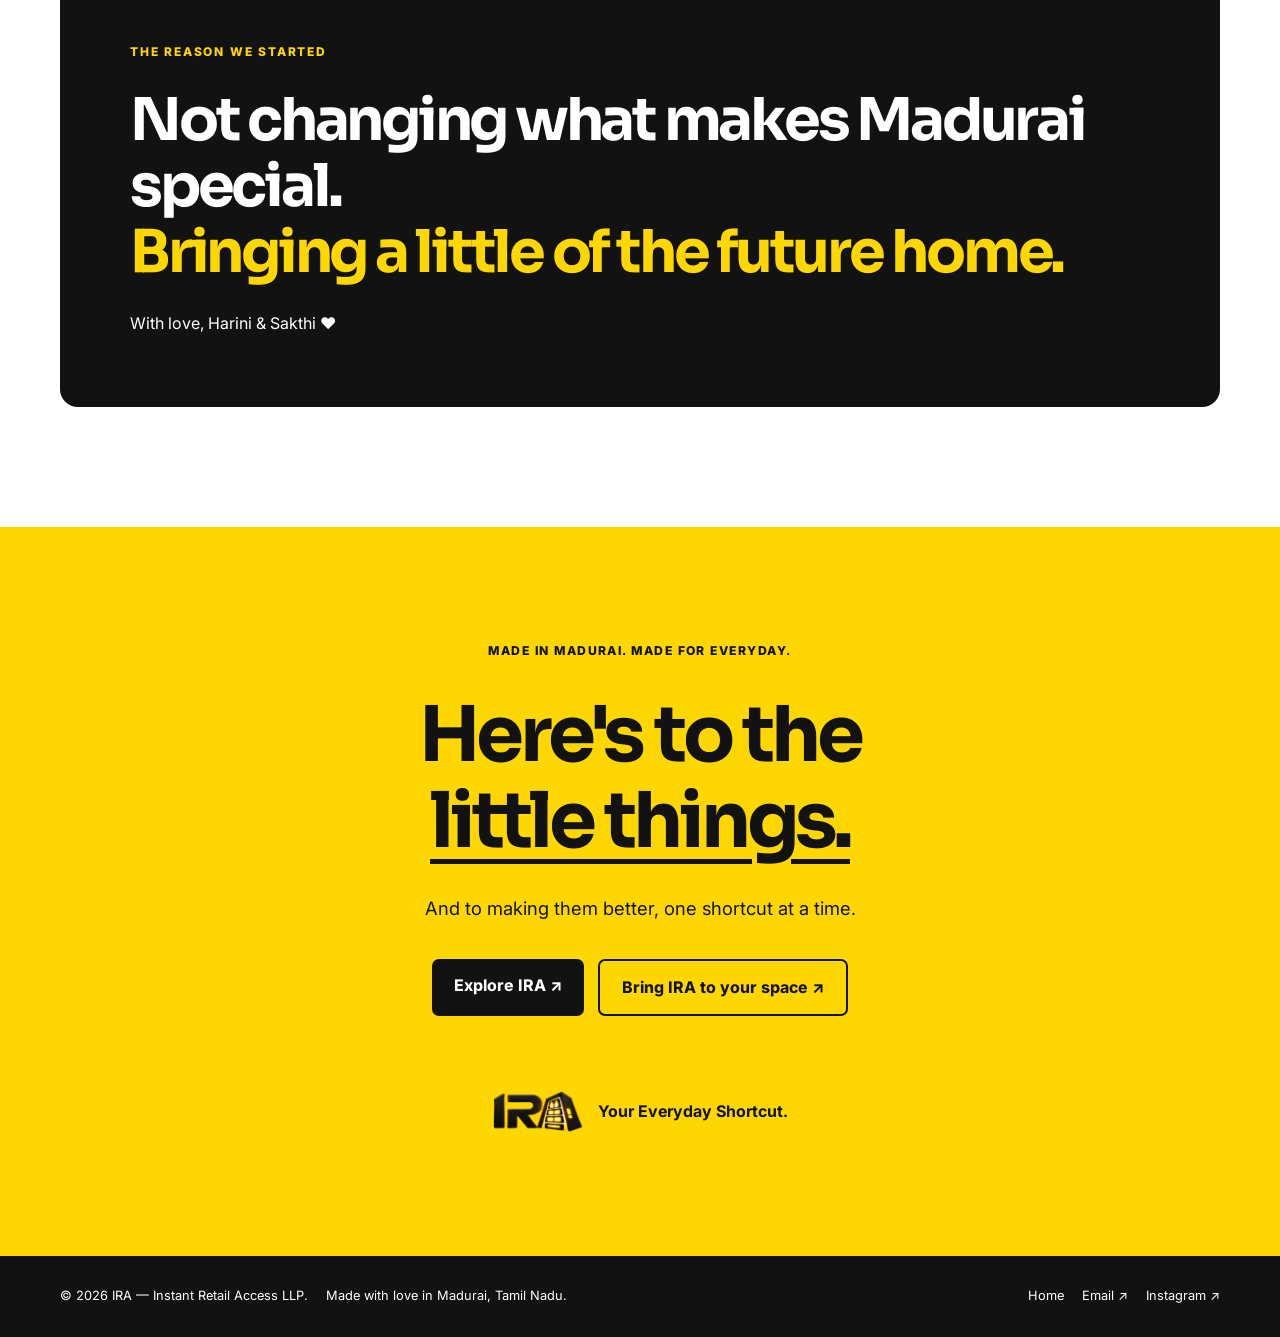
==== commit f03636bd: "Update about.html" ====
--- a/about.html
+++ b/about.html
@@ -1,6 +1,6 @@
 <!doctype html><html lang="en"><head><meta charset="utf-8"><meta name="viewport" content="width=device-width, initial-scale=1"><meta name="theme-color" content="#121212"><meta name="description" content="Meet Harini and Sakthi, founders of IRA — a Madurai-based smart vending startup bringing convenient snacks, drinks and cashless retail closer to everyday life."><title>About IRA | Madurai Smart Vending Startup &amp; Founders</title><link rel="canonical" href="https://iraretreats.com/about.html"><meta property="og:type" content="website"><meta property="og:site_name" content="IRA — Instant Retail Access"><meta property="og:title" content="Our Story | IRA — Made in Madurai"><meta property="og:description" content="Meet Harini and Sakthi, the founders of IRA, a Madurai-born smart vending startup bringing everyday convenience closer to home."><meta property="og:url" content="https://iraretreats.com/about.html"><meta name="twitter:card" content="summary"><meta name="twitter:title" content="Our Story | IRA — Made in Madurai"><meta name="twitter:description" content="Meet Harini and Sakthi, the founders of IRA, a Madurai-born smart vending startup."><link rel="icon" href="favicon.ico"><link rel="preconnect" href="https://fonts.googleapis.com"><link rel="preconnect" href="https://fonts.gstatic.com" crossorigin><link href="https://fonts.googleapis.com/css2?family=Caveat:wght@600;700&family=Inter:wght@400;500;600;700&family=Noto+Sans+Tamil:wght@700;800;900&family=Sora:wght@400;500;600;700;800&display=swap" rel="stylesheet"><link rel="stylesheet" href="about.css"><link rel="stylesheet" href="about-refinements.css"></head><body>
 <a class="skip" href="#main">Skip to story</a>
-<header class="about-header"><nav class="about-nav" aria-label="Main navigation"><a class="about-brand" href="index.html#home" aria-label="IRA home"><img src="assets/ira-header-logo.jpg" alt="IRA"></a><button class="about-menu" type="button" aria-label="Toggle navigation" aria-controls="aboutNavLinks" aria-expanded="false">☰</button><div class="about-nav-links" id="aboutNavLinks"><a href="index.html#moments">Explore</a><a href="index.html#how">How It Works</a><a href="index.html#locations">Locations</a><a href="about.html" aria-current="page">Our Story</a><a href="partner.html#partner-experience">For Partners</a></div><a class="about-nav-cta" href="partner.html#partner">Bring IRA Here ↗</a></nav></header>
+<header class="about-header"><nav class="about-nav" aria-label="Main navigation"><a class="about-brand" href="index.html#home" aria-label="IRA home"><img width="514" height="250" src="assets/ira-header-logo.jpg" alt="IRA"></a><button class="about-menu" type="button" aria-label="Toggle navigation" aria-controls="aboutNavLinks" aria-expanded="false">☰</button><div class="about-nav-links" id="aboutNavLinks"><a href="index.html#moments">Explore</a><a href="index.html#how">How It Works</a><a href="index.html#locations">Locations</a><a href="about.html" aria-current="page">Our Story</a><a href="partner.html#partner-experience">For Partners</a></div><a class="about-nav-cta" href="partner.html#partner">Bring IRA Here ↗</a></nav></header>
 <main id="main">
 <section class="about-hero" aria-labelledby="about-hero-title"><div class="about-container about-hero-inner"><div class="about-hero-copy"><div class="about-kicker"><span class="ira-doodle ira-doodle-zap " aria-hidden="true"></span> THE IRA STORY <span class="kicker-sep">/</span> BORN IN MADURAI</div><h1 id="about-hero-title">We went places.<br><span>Our hearts stayed<br>in Madurai.</span></h1><p class="hero-founder-line"><span class="ira-doodle ira-doodle-crown founder-line-icon" aria-hidden="true"></span><span><strong>Two young founders. One hometown.</strong><small>A thousand little possibilities.</small></span></p><a class="about-scroll-link" href="#homegrown">THIS IS HOW IT BEGAN <span aria-hidden="true">↓</span></a></div><div class="about-hero-art" aria-hidden="true"><div class="hero-art-word" lang="ta"><span>நம்ம</span><span>மதுரை.</span></div><span class="ira-doodle ira-doodle-star hero-art-spark" aria-hidden="true"></span></div></div><div class="made-love-ribbon"><span class="ira-doodle ira-doodle-heart love-doodle" aria-hidden="true"></span><span>Made with love, <em>in Madurai.</em></span><span class="ira-doodle ira-doodle-crown love-doodle" aria-hidden="true"></span></div><div class="about-ticker" aria-label="Our city. Our story. Your everyday shortcut. Made in Madurai."><div class="ticker-track"><div class="ticker-group"><span class="ticker-word">OUR CITY</span><span class="ira-doodle ira-doodle-zap ticker-icon" aria-hidden="true"></span><span class="ticker-word">OUR STORY</span><span class="ira-doodle ira-doodle-zap ticker-icon" aria-hidden="true"></span><span class="ticker-word">YOUR EVERYDAY SHORTCUT</span><span class="ira-doodle ira-doodle-zap ticker-icon" aria-hidden="true"></span><span class="ticker-word">MADE IN MADURAI</span><span class="ira-doodle ira-doodle-zap ticker-icon" aria-hidden="true"></span><span class="ticker-word">OUR CITY</span><span class="ira-doodle ira-doodle-zap ticker-icon" aria-hidden="true"></span><span class="ticker-word">OUR STORY</span><span class="ira-doodle ira-doodle-zap ticker-icon" aria-hidden="true"></span></div><div class="ticker-group" aria-hidden="true"><span class="ticker-word">OUR CITY</span><span class="ira-doodle ira-doodle-zap ticker-icon" aria-hidden="true"></span><span class="ticker-word">OUR STORY</span><span class="ira-doodle ira-doodle-zap ticker-icon" aria-hidden="true"></span><span class="ticker-word">YOUR EVERYDAY SHORTCUT</span><span class="ira-doodle ira-doodle-zap ticker-icon" aria-hidden="true"></span><span class="ticker-word">MADE IN MADURAI</span><span class="ira-doodle ira-doodle-zap ticker-icon" aria-hidden="true"></span><span class="ticker-word">OUR CITY</span><span class="ira-doodle ira-doodle-zap ticker-icon" aria-hidden="true"></span><span class="ticker-word">OUR STORY</span><span class="ira-doodle ira-doodle-zap ticker-icon" aria-hidden="true"></span></div></div></div></section>
 <section class="about-chapter about-homegrown" id="homegrown" aria-labelledby="homegrown-title"><div class="about-container about-chapter-grid"><div><div class="about-label">01 / THE HOMETOWN</div><h2 id="homegrown-title">Some places<br>stay with you.<br><span>Madurai is ours.</span></h2></div><div class="about-chapter-body"><p>We grew up with Madurai's unmistakable energy — its food, its culture, its people, and its way of making everything its own.</p><p>Then college took us beyond the city. We discovered new ideas, new technology, and small conveniences that made ordinary days feel a little more exciting.</p><p class="about-emphasis">And every new experience made us think of home.</p></div></div></section>
@@ -8,5 +8,5 @@
 <div class="ira-poll" aria-labelledby="poll-question"><div class="poll-top"><span><span class="ira-doodle ira-doodle-crown " aria-hidden="true"></span> THE IRA LITTLE MOMENT</span><span>NO SIGN-UP. JUST A SMILE.</span></div><div class="poll-doodle" aria-hidden="true"><span class="ira-doodle ira-doodle-star poll-star" aria-hidden="true"></span><span class="ira-doodle ira-doodle-zap poll-zap" aria-hidden="true"></span></div><h3 id="poll-question">Ever spent your entire break waiting for a snack?</h3><div class="poll-buttons"><button type="button" data-answer="yes" aria-pressed="false"><span class="ira-doodle ira-doodle-zap button-doodle" aria-hidden="true"></span> Too many times</button><button type="button" data-answer="no" aria-pressed="false"><span class="ira-doodle ira-doodle-star button-doodle" aria-hidden="true"></span> Not really</button></div><p class="poll-response" id="pollResponse" aria-live="polite">Pick one. We have a feeling you know what we mean.</p><p class="poll-note">Just a playful interaction. Your answer isn't collected or stored.</p></div></div></section>
 <section class="about-belief" id="our-belief" aria-labelledby="belief-title"><div class="about-container belief-inner"><div class="about-label">03 / WHAT WE BELIEVE</div><h2 id="belief-title">Madurai has<br>always had <em>the spirit.</em><br>We wanted to add<br><span>another possibility.</span></h2><p>We loved everything Madurai is. And dreamed of everything it could become. New experiences shouldn't belong only to bigger cities — they should feel possible right here, too.</p><div class="belief-footnote"><span>NOT CHANGING WHAT MAKES MADURAI SPECIAL.</span><a class="belief-explore-link" href="index.html#moments">Adding something new to love about it. <span aria-hidden="true">↗</span></a></div></div></section>
 <section class="about-beginning" id="the-beginning" aria-labelledby="beginning-title"><div class="about-container"><div class="about-label">04 / AND SO, IRA BEGAN</div><h2 id="beginning-title">Two founders.<br>One hometown.<br><span>One shared belief.</span></h2><div class="beginning-grid"><div><p>We're Harini and Sakthi. IRA — Instant Retail Access — is our first step toward making everyday convenience quicker, smarter, and a little more exciting.</p><p>We're starting with vending machines. But what we're really building is a new way to experience the everyday.</p></div><div class="founder-tiles"><article><span>CO-FOUNDER</span><strong>Harini</strong><small>Business &amp; Strategy</small></article><article><span>CO-FOUNDER</span><strong>Sakthi</strong><small>People &amp; Experience</small></article></div></div><div class="about-closer"><span>THE REASON WE STARTED</span><h3>Not changing what makes Madurai special.<br><em>Bringing a little of the future home.</em></h3><p>With love, Harini &amp; Sakthi <span aria-hidden="true">♥</span></p></div></div></section>
-<section class="about-end" aria-labelledby="end-title"><div class="about-container end-inner"><span>MADE IN MADURAI. MADE FOR EVERYDAY.</span><h2 id="end-title">Here's to the<br><em>little things.</em></h2><p>And to making them better, one shortcut at a time.</p><div class="end-actions"><a href="index.html#moments">Explore IRA ↗</a><a href="partner.html#partner">Bring IRA to your space ↗</a></div><div class="end-brand"><img src="assets/ira-simple-transparent.png" alt="IRA"><strong>Your Everyday Shortcut.</strong></div></div></section>
+<section class="about-end" aria-labelledby="end-title"><div class="about-container end-inner"><span>MADE IN MADURAI. MADE FOR EVERYDAY.</span><h2 id="end-title">Here's to the<br><em>little things.</em></h2><p>And to making them better, one shortcut at a time.</p><div class="end-actions"><a href="index.html#moments">Explore IRA ↗</a><a href="partner.html#partner">Bring IRA to your space ↗</a></div><div class="end-brand"><img width="760" height="350" src="assets/ira-simple-transparent.webp" alt="IRA"><strong>Your Everyday Shortcut.</strong></div></div></section>
 </main><footer class="about-footer"><div class="about-container"><div><span>© 2026 IRA — Instant Retail Access LLP.</span><span>Made with love in Madurai, Tamil Nadu.</span></div><div><a href="index.html">Home</a><a href="mailto:connect@iraretreats.com">Email ↗</a><a href="https://www.instagram.com/ira.vend/" target="_blank" rel="noopener">Instagram ↗</a></div></div></footer><script src="about.js" defer></script></body></html>
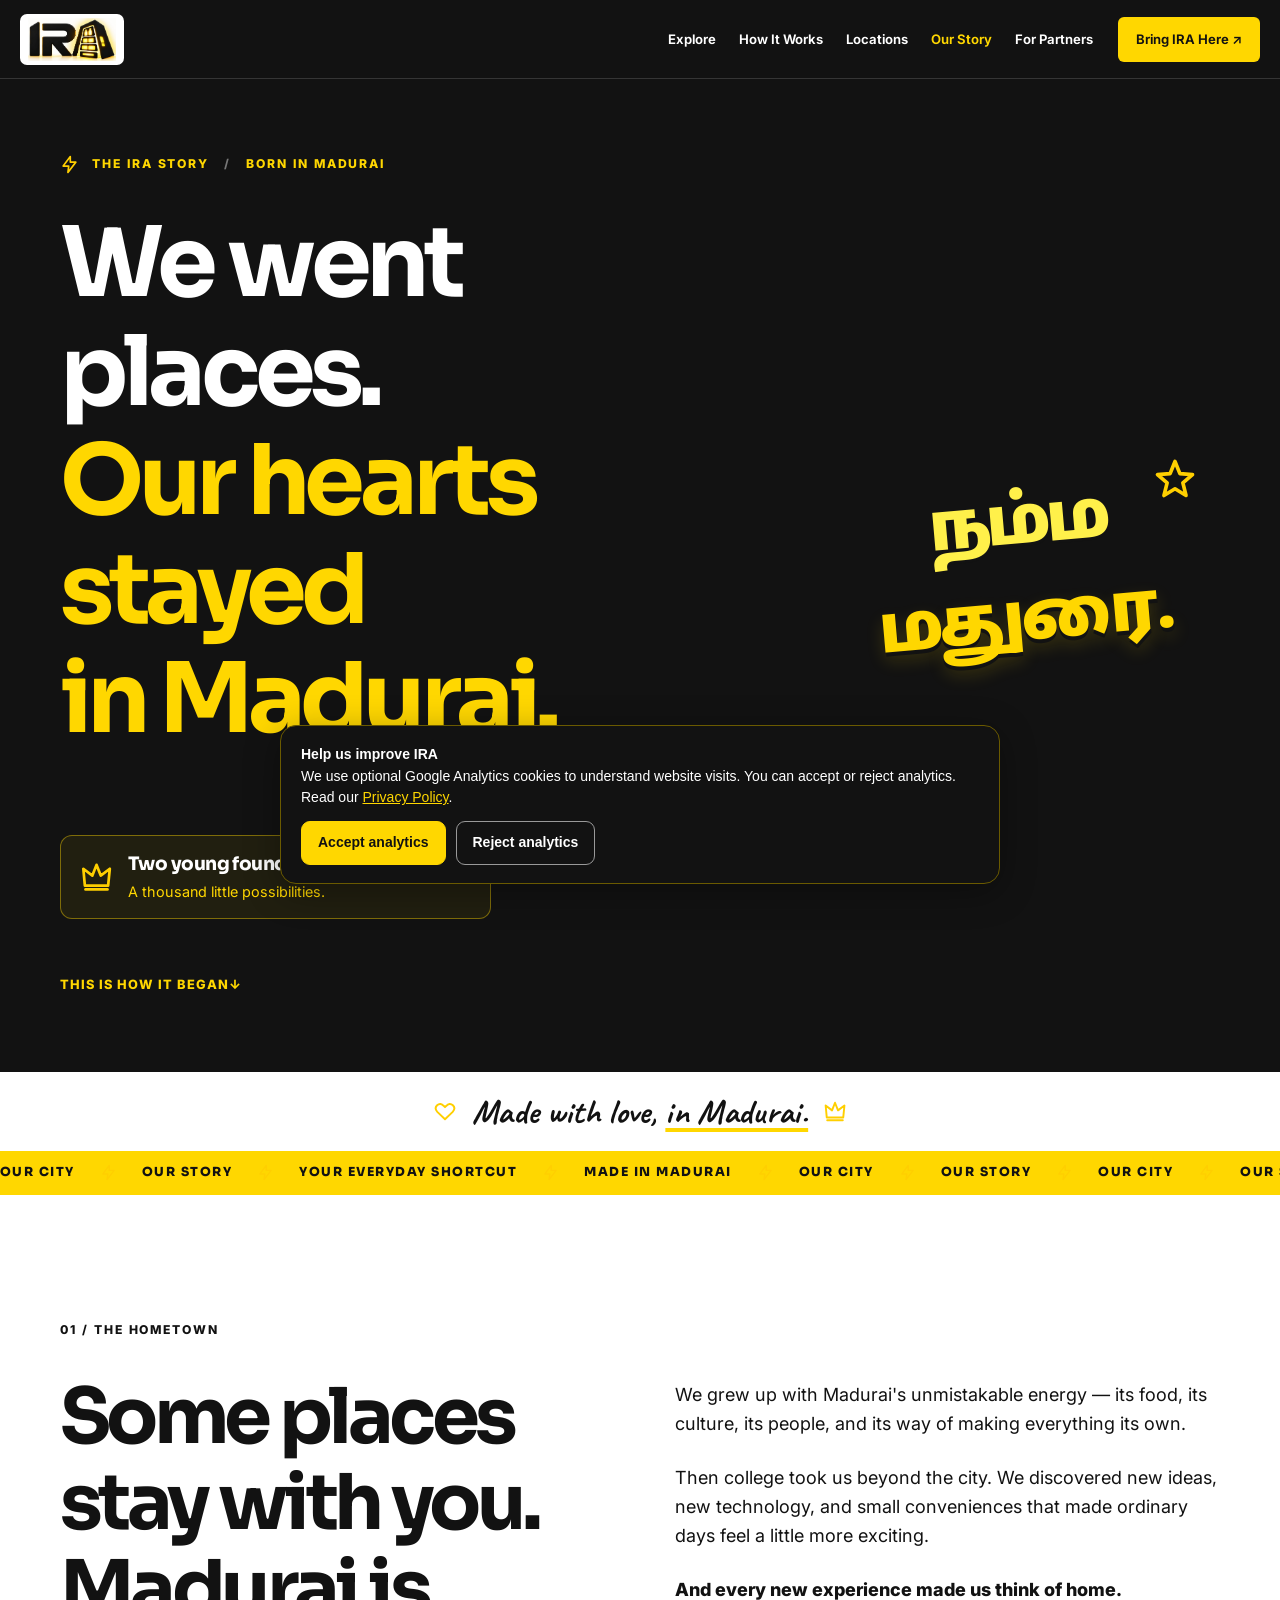
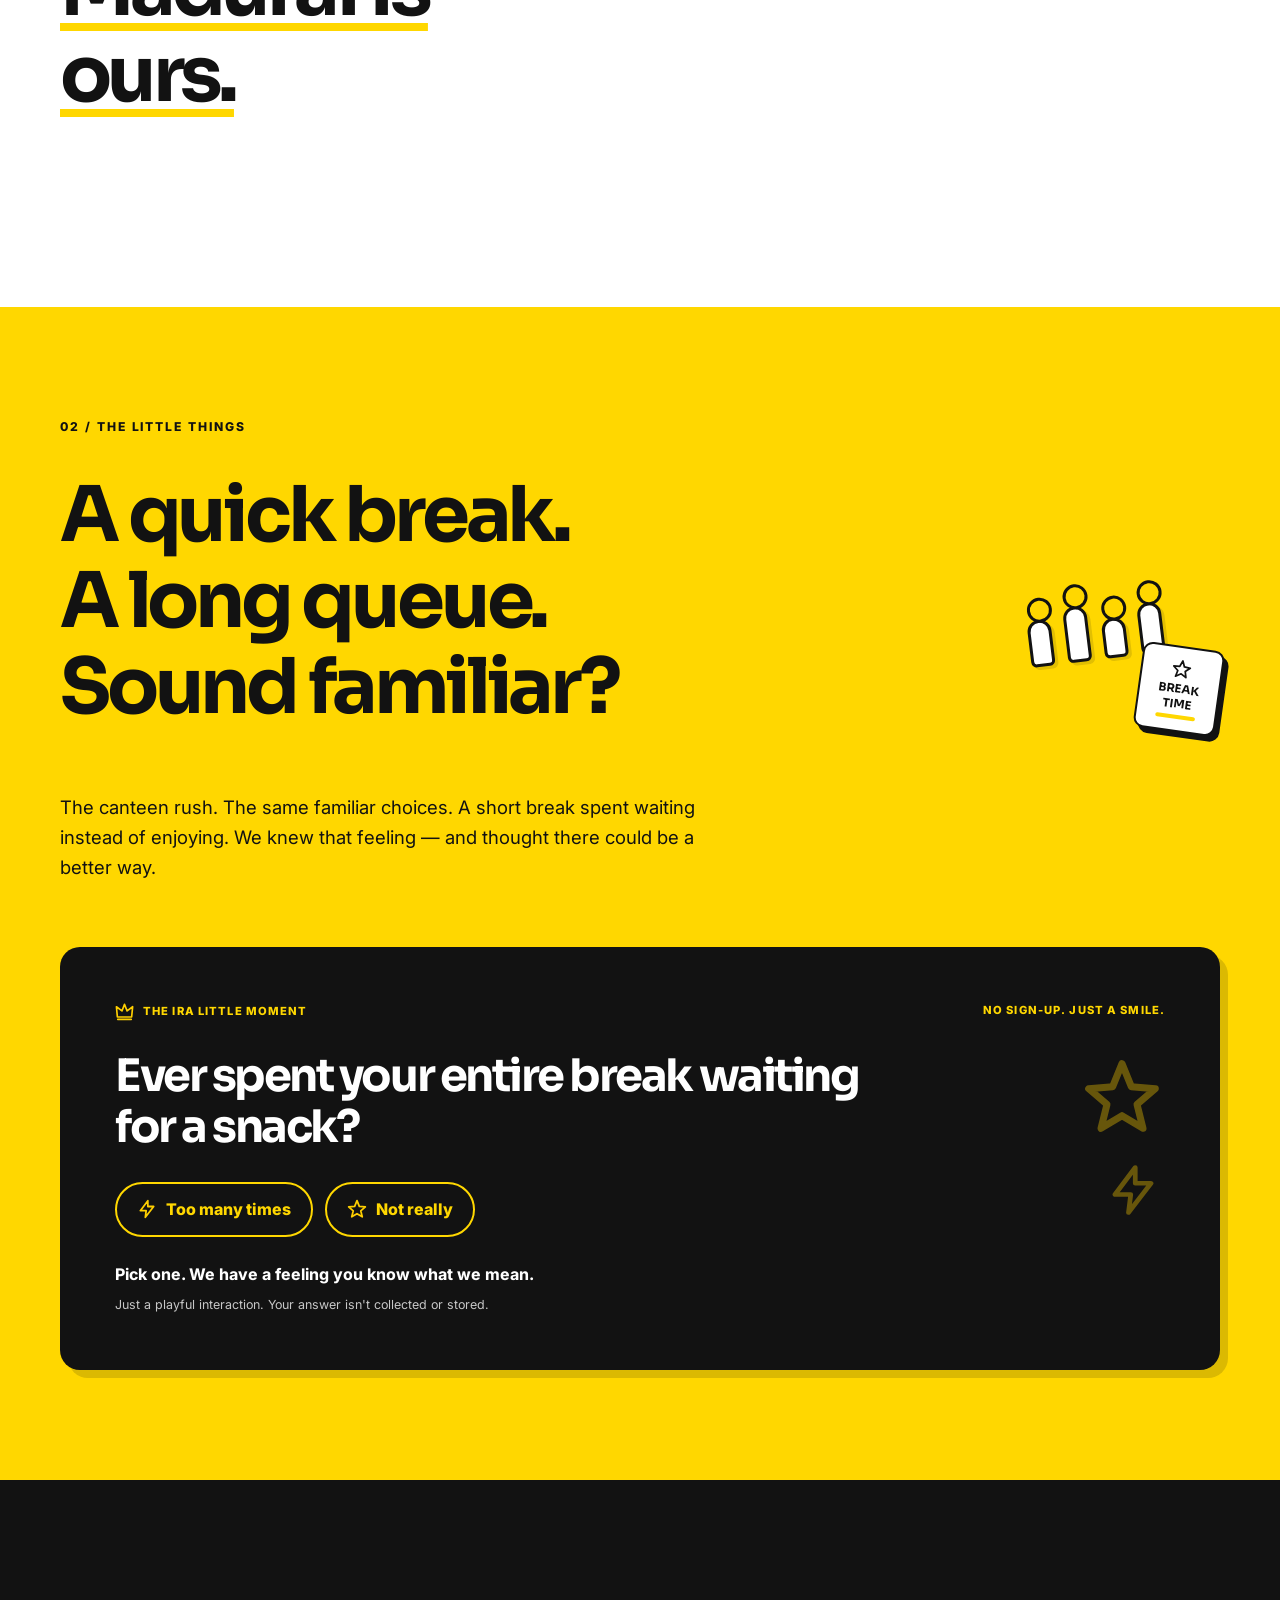
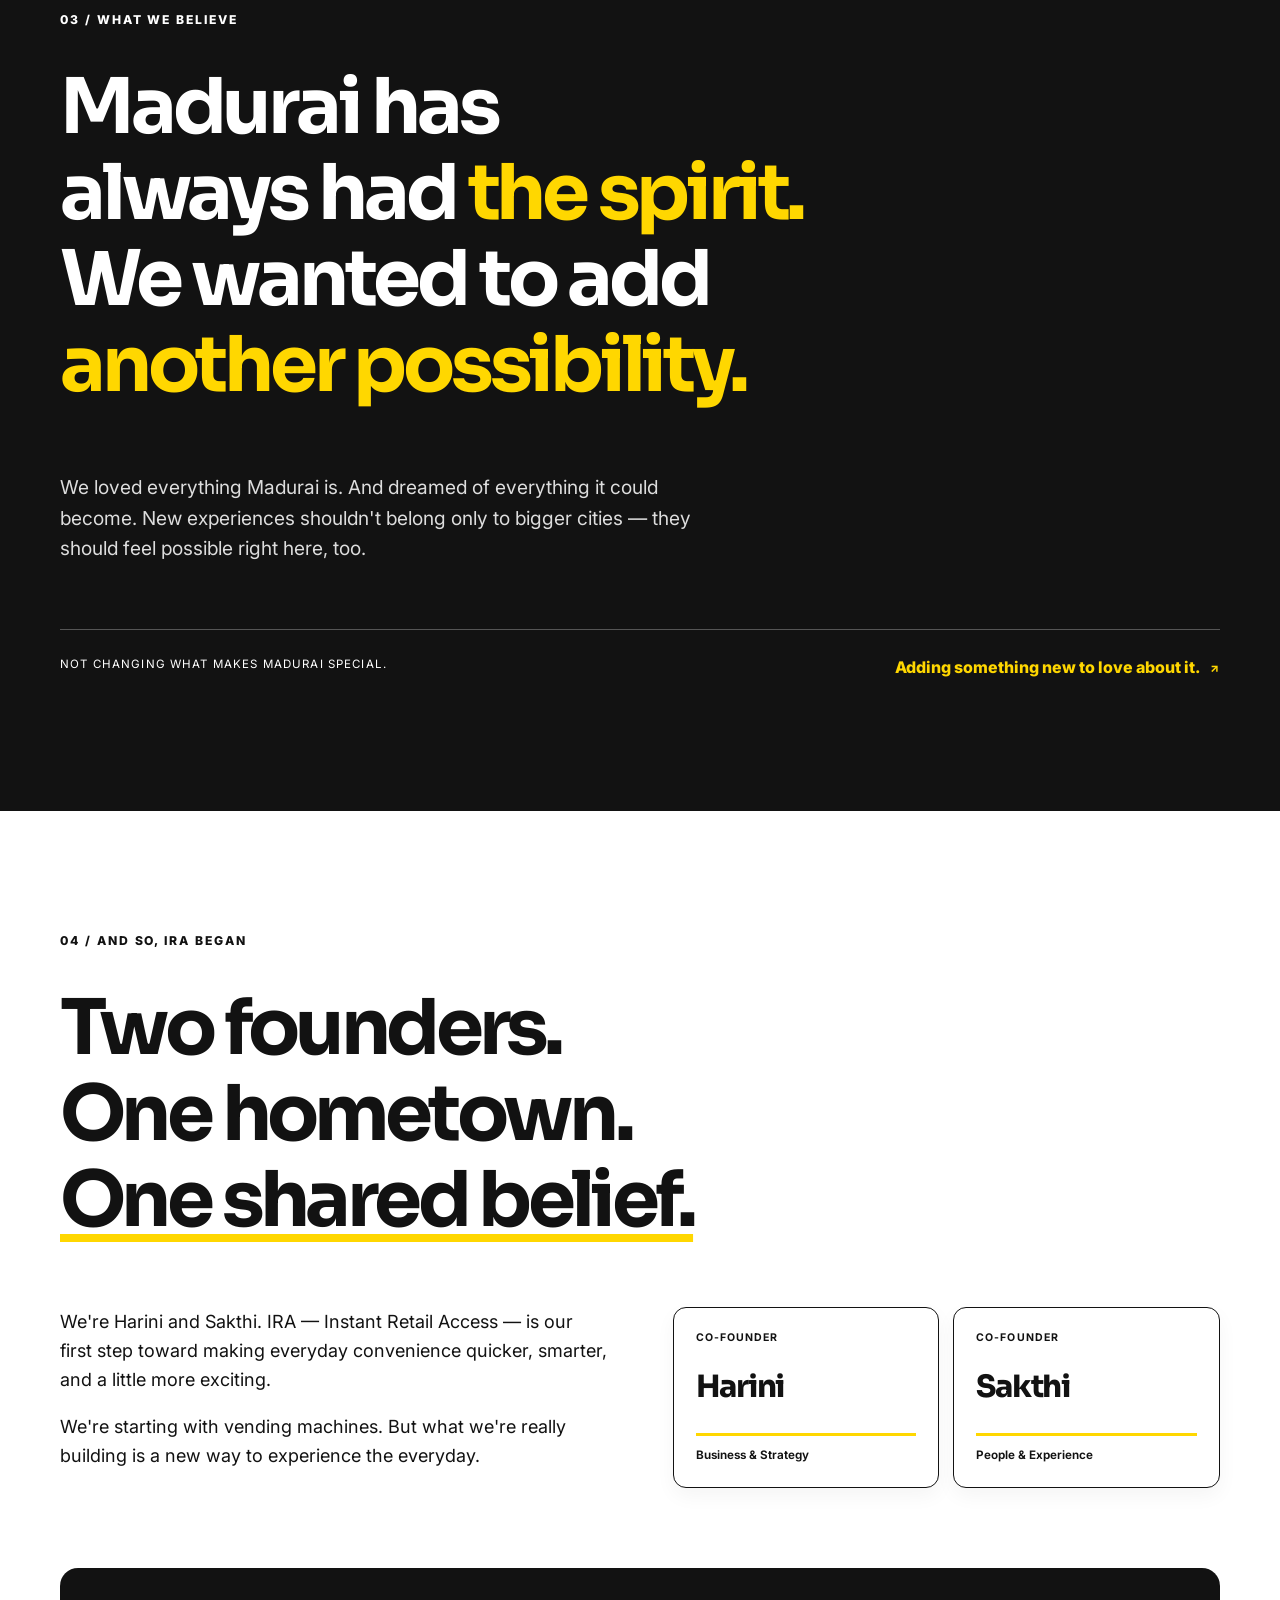
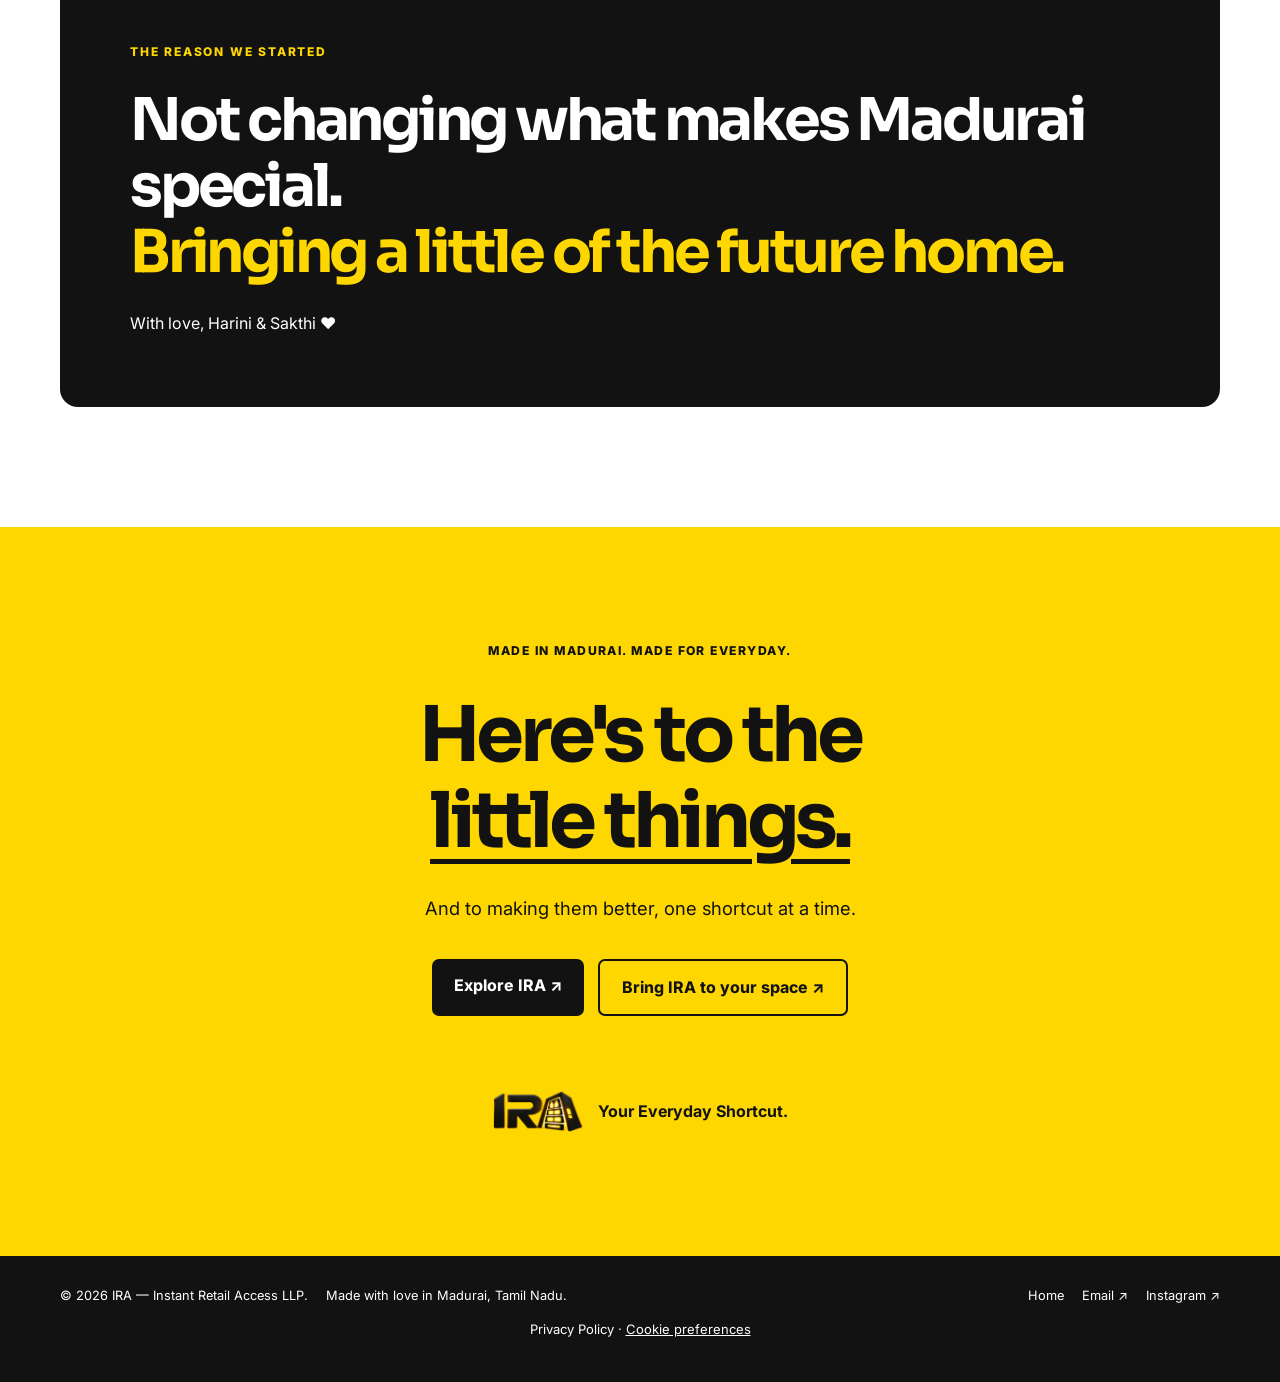
==== commit 0e62b253: "Update about.html" ====
--- a/about.html
+++ b/about.html
@@ -1,4 +1,7 @@
-<!doctype html><html lang="en"><head><meta charset="utf-8"><meta name="viewport" content="width=device-width, initial-scale=1"><meta name="theme-color" content="#121212"><meta name="description" content="Meet Harini and Sakthi, founders of IRA — a Madurai-based smart vending startup bringing convenient snacks, drinks and cashless retail closer to everyday life."><title>About IRA | Madurai Smart Vending Startup &amp; Founders</title><link rel="canonical" href="https://iraretreats.com/about.html"><meta property="og:type" content="website"><meta property="og:site_name" content="IRA — Instant Retail Access"><meta property="og:title" content="Our Story | IRA — Made in Madurai"><meta property="og:description" content="Meet Harini and Sakthi, the founders of IRA, a Madurai-born smart vending startup bringing everyday convenience closer to home."><meta property="og:url" content="https://iraretreats.com/about.html"><meta name="twitter:card" content="summary"><meta name="twitter:title" content="Our Story | IRA — Made in Madurai"><meta name="twitter:description" content="Meet Harini and Sakthi, the founders of IRA, a Madurai-born smart vending startup."><link rel="icon" href="favicon.ico"><link rel="preconnect" href="https://fonts.googleapis.com"><link rel="preconnect" href="https://fonts.gstatic.com" crossorigin><link href="https://fonts.googleapis.com/css2?family=Caveat:wght@600;700&family=Inter:wght@400;500;600;700&family=Noto+Sans+Tamil:wght@700;800;900&family=Sora:wght@400;500;600;700;800&display=swap" rel="stylesheet"><link rel="stylesheet" href="about.css"><link rel="stylesheet" href="about-refinements.css"></head><body>
+<!doctype html><html lang="en"><head>
+
+<meta charset="utf-8"><meta name="viewport" content="width=device-width, initial-scale=1"><meta name="theme-color" content="#121212"><meta name="description" content="Meet Harini and Sakthi, founders of IRA — a Madurai-based smart vending startup bringing convenient snacks, drinks and cashless retail closer to everyday life."><title>About IRA | Madurai Smart Vending Startup &amp; Founders</title><link rel="canonical" href="https://iraretreats.com/about.html"><meta property="og:type" content="website"><meta property="og:site_name" content="IRA — Instant Retail Access"><meta property="og:title" content="Our Story | IRA — Made in Madurai"><meta property="og:description" content="Meet Harini and Sakthi, the founders of IRA, a Madurai-born smart vending startup bringing everyday convenience closer to home."><meta property="og:url" content="https://iraretreats.com/about.html"><meta name="twitter:card" content="summary"><meta name="twitter:title" content="Our Story | IRA — Made in Madurai"><meta name="twitter:description" content="Meet Harini and Sakthi, the founders of IRA, a Madurai-born smart vending startup."><link rel="icon" href="favicon.ico"><link rel="preconnect" href="https://fonts.googleapis.com"><link rel="preconnect" href="https://fonts.gstatic.com" crossorigin><link href="https://fonts.googleapis.com/css2?family=Caveat:wght@600;700&family=Inter:wght@400;500;600;700&family=Noto+Sans+Tamil:wght@700;800;900&family=Sora:wght@400;500;600;700;800&display=swap" rel="stylesheet"><link rel="stylesheet" href="about.css"><link rel="stylesheet" href="about-refinements.css"><style id="ira-privacy-style">.ira-cookie-banner{position:fixed;z-index:99999;bottom:16px;left:16px;right:16px;max-width:720px;margin:auto;padding:18px 20px;background:#121212;color:#fff;border:1px solid #6a5a00;border-radius:16px;box-shadow:0 8px 36px #0005;font:14px/1.55 Arial,sans-serif}.ira-cookie-banner a{color:#FFD700;text-decoration:underline}.ira-cookie-actions{display:flex;flex-wrap:wrap;gap:10px;margin-top:12px}.ira-cookie-actions button{cursor:pointer;border:1px solid #FFD700;padding:10px 16px;border-radius:9px;font-weight:700;background:#FFD700;color:#121212;min-height:44px}.ira-cookie-actions button.ira-reject{background:transparent;color:#fff;border-color:#999}.ira-privacy-choice{cursor:pointer;background:transparent;border:0;text-decoration:underline;color:inherit;font:inherit;padding:0}</style>
+</head><body>
 <a class="skip" href="#main">Skip to story</a>
 <header class="about-header"><nav class="about-nav" aria-label="Main navigation"><a class="about-brand" href="index.html#home" aria-label="IRA home"><img width="514" height="250" src="assets/ira-header-logo.jpg" alt="IRA"></a><button class="about-menu" type="button" aria-label="Toggle navigation" aria-controls="aboutNavLinks" aria-expanded="false">☰</button><div class="about-nav-links" id="aboutNavLinks"><a href="index.html#moments">Explore</a><a href="index.html#how">How It Works</a><a href="index.html#locations">Locations</a><a href="about.html" aria-current="page">Our Story</a><a href="partner.html#partner-experience">For Partners</a></div><a class="about-nav-cta" href="partner.html#partner">Bring IRA Here ↗</a></nav></header>
 <main id="main">
@@ -9,4 +12,35 @@
 <section class="about-belief" id="our-belief" aria-labelledby="belief-title"><div class="about-container belief-inner"><div class="about-label">03 / WHAT WE BELIEVE</div><h2 id="belief-title">Madurai has<br>always had <em>the spirit.</em><br>We wanted to add<br><span>another possibility.</span></h2><p>We loved everything Madurai is. And dreamed of everything it could become. New experiences shouldn't belong only to bigger cities — they should feel possible right here, too.</p><div class="belief-footnote"><span>NOT CHANGING WHAT MAKES MADURAI SPECIAL.</span><a class="belief-explore-link" href="index.html#moments">Adding something new to love about it. <span aria-hidden="true">↗</span></a></div></div></section>
 <section class="about-beginning" id="the-beginning" aria-labelledby="beginning-title"><div class="about-container"><div class="about-label">04 / AND SO, IRA BEGAN</div><h2 id="beginning-title">Two founders.<br>One hometown.<br><span>One shared belief.</span></h2><div class="beginning-grid"><div><p>We're Harini and Sakthi. IRA — Instant Retail Access — is our first step toward making everyday convenience quicker, smarter, and a little more exciting.</p><p>We're starting with vending machines. But what we're really building is a new way to experience the everyday.</p></div><div class="founder-tiles"><article><span>CO-FOUNDER</span><strong>Harini</strong><small>Business &amp; Strategy</small></article><article><span>CO-FOUNDER</span><strong>Sakthi</strong><small>People &amp; Experience</small></article></div></div><div class="about-closer"><span>THE REASON WE STARTED</span><h3>Not changing what makes Madurai special.<br><em>Bringing a little of the future home.</em></h3><p>With love, Harini &amp; Sakthi <span aria-hidden="true">♥</span></p></div></div></section>
 <section class="about-end" aria-labelledby="end-title"><div class="about-container end-inner"><span>MADE IN MADURAI. MADE FOR EVERYDAY.</span><h2 id="end-title">Here's to the<br><em>little things.</em></h2><p>And to making them better, one shortcut at a time.</p><div class="end-actions"><a href="index.html#moments">Explore IRA ↗</a><a href="partner.html#partner">Bring IRA to your space ↗</a></div><div class="end-brand"><img width="760" height="350" src="assets/ira-simple-transparent.webp" alt="IRA"><strong>Your Everyday Shortcut.</strong></div></div></section>
-</main><footer class="about-footer"><div class="about-container"><div><span>© 2026 IRA — Instant Retail Access LLP.</span><span>Made with love in Madurai, Tamil Nadu.</span></div><div><a href="index.html">Home</a><a href="mailto:connect@iraretreats.com">Email ↗</a><a href="https://www.instagram.com/ira.vend/" target="_blank" rel="noopener">Instagram ↗</a></div></div></footer><script src="about.js" defer></script></body></html>
+</main><footer class="about-footer"><div class="about-container"><div><span>© 2026 IRA — Instant Retail Access LLP.</span><span>Made with love in Madurai, Tamil Nadu.</span></div><div><a href="index.html">Home</a><a href="mailto:connect@iraretreats.com">Email ↗</a><a href="https://www.instagram.com/ira.vend/" target="_blank" rel="noopener">Instagram ↗</a></div></div><div style="padding:12px 16px;text-align:center;font-size:13px"><a href="privacy.html">Privacy Policy</a> · <button class="ira-privacy-choice" type="button" onclick="iraOpenPrivacySettings()">Cookie preferences</button></div></footer><script src="about.js" defer></script><script id="ira-analytics-consent">
+(function(){
+  'use strict';
+  var KEY='ira_analytics_consent_v1', ID='G-RZ6GGEMLEH', started=false;
+  function loadAnalytics(){
+    if(started)return; started=true;
+    window.dataLayer=window.dataLayer||[];
+    window.gtag=function(){window.dataLayer.push(arguments);};
+    window.gtag('js',new Date());
+    window.gtag('config',ID);
+    var s=document.createElement('script');s.async=true;s.src='https://www.googletagmanager.com/gtag/js?id='+encodeURIComponent(ID);document.head.appendChild(s);
+    document.addEventListener('click',function(e){
+      var link=e.target.closest&&e.target.closest('a'); if(!link)return;
+      var label=(link.textContent||'').trim().toLowerCase();
+      if(/partner|bring ira|discuss this location/.test(label))window.gtag('event','ira_partner_cta_click',{link_url:link.href});
+    });
+  }
+  function getChoice(){try{return localStorage.getItem(KEY);}catch(e){return null;}}
+  function setChoice(choice){try{localStorage.setItem(KEY,choice);}catch(e){} if(choice==='accepted')loadAnalytics(); var b=document.getElementById('ira-cookie-banner');if(b)b.remove();}
+  function showBanner(){if(document.getElementById('ira-cookie-banner'))return;
+    var b=document.createElement('div');b.id='ira-cookie-banner';b.className='ira-cookie-banner';b.setAttribute('role','dialog');b.setAttribute('aria-label','Analytics cookie preferences');
+    b.innerHTML='<strong>Help us improve IRA</strong><div>We use optional Google Analytics cookies to understand website visits. You can accept or reject analytics. Read our <a href="privacy.html">Privacy Policy</a>.</div><div class="ira-cookie-actions"><button type="button" id="ira-accept-analytics">Accept analytics</button><button type="button" class="ira-reject" id="ira-reject-analytics">Reject analytics</button></div>';
+    document.body.appendChild(b);
+    document.getElementById('ira-accept-analytics').addEventListener('click',function(){setChoice('accepted');});
+    document.getElementById('ira-reject-analytics').addEventListener('click',function(){setChoice('rejected');});
+  }
+  window.iraOpenPrivacySettings=function(){try{localStorage.removeItem(KEY);}catch(e){}showBanner();};
+  function init(){if(getChoice()==='accepted')loadAnalytics();else if(getChoice()!=='rejected')showBanner();}
+  if(document.readyState==='loading')document.addEventListener('DOMContentLoaded',init);else init();
+})();
+</script>
+</body></html>
